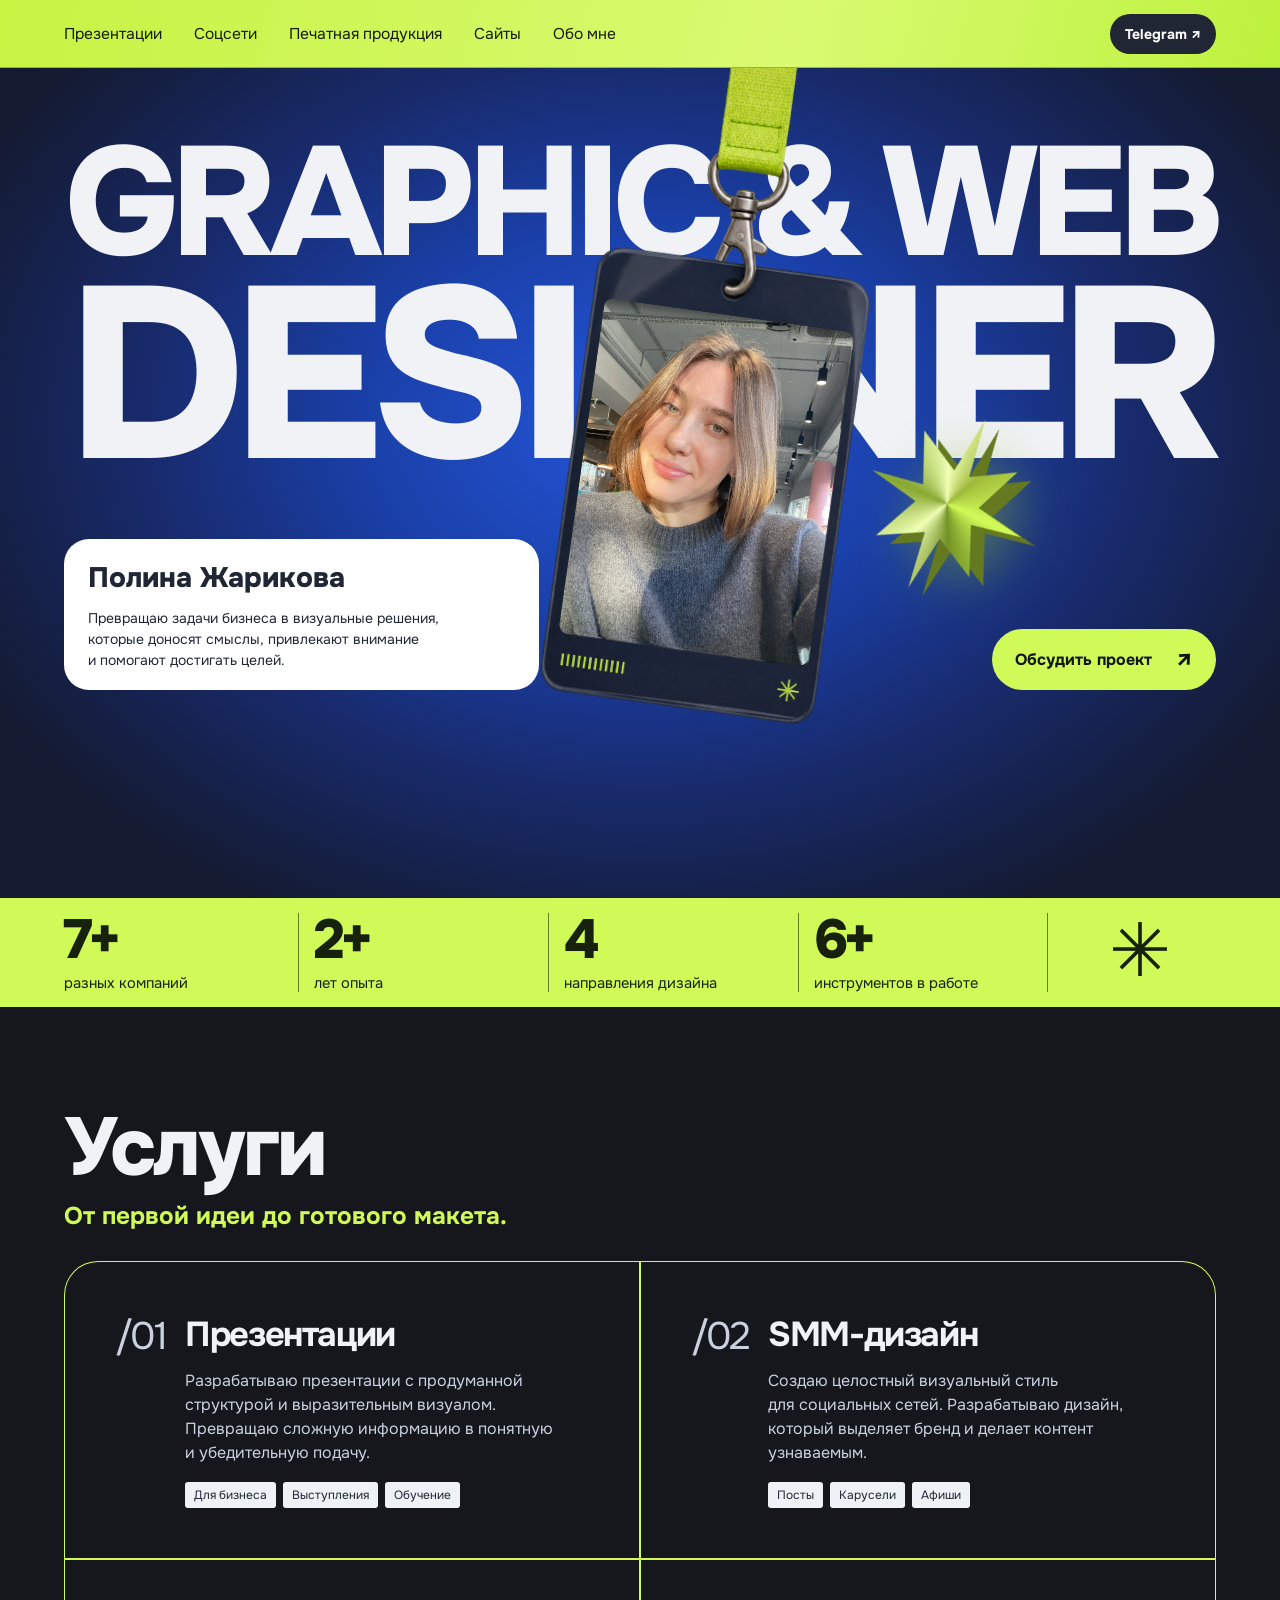
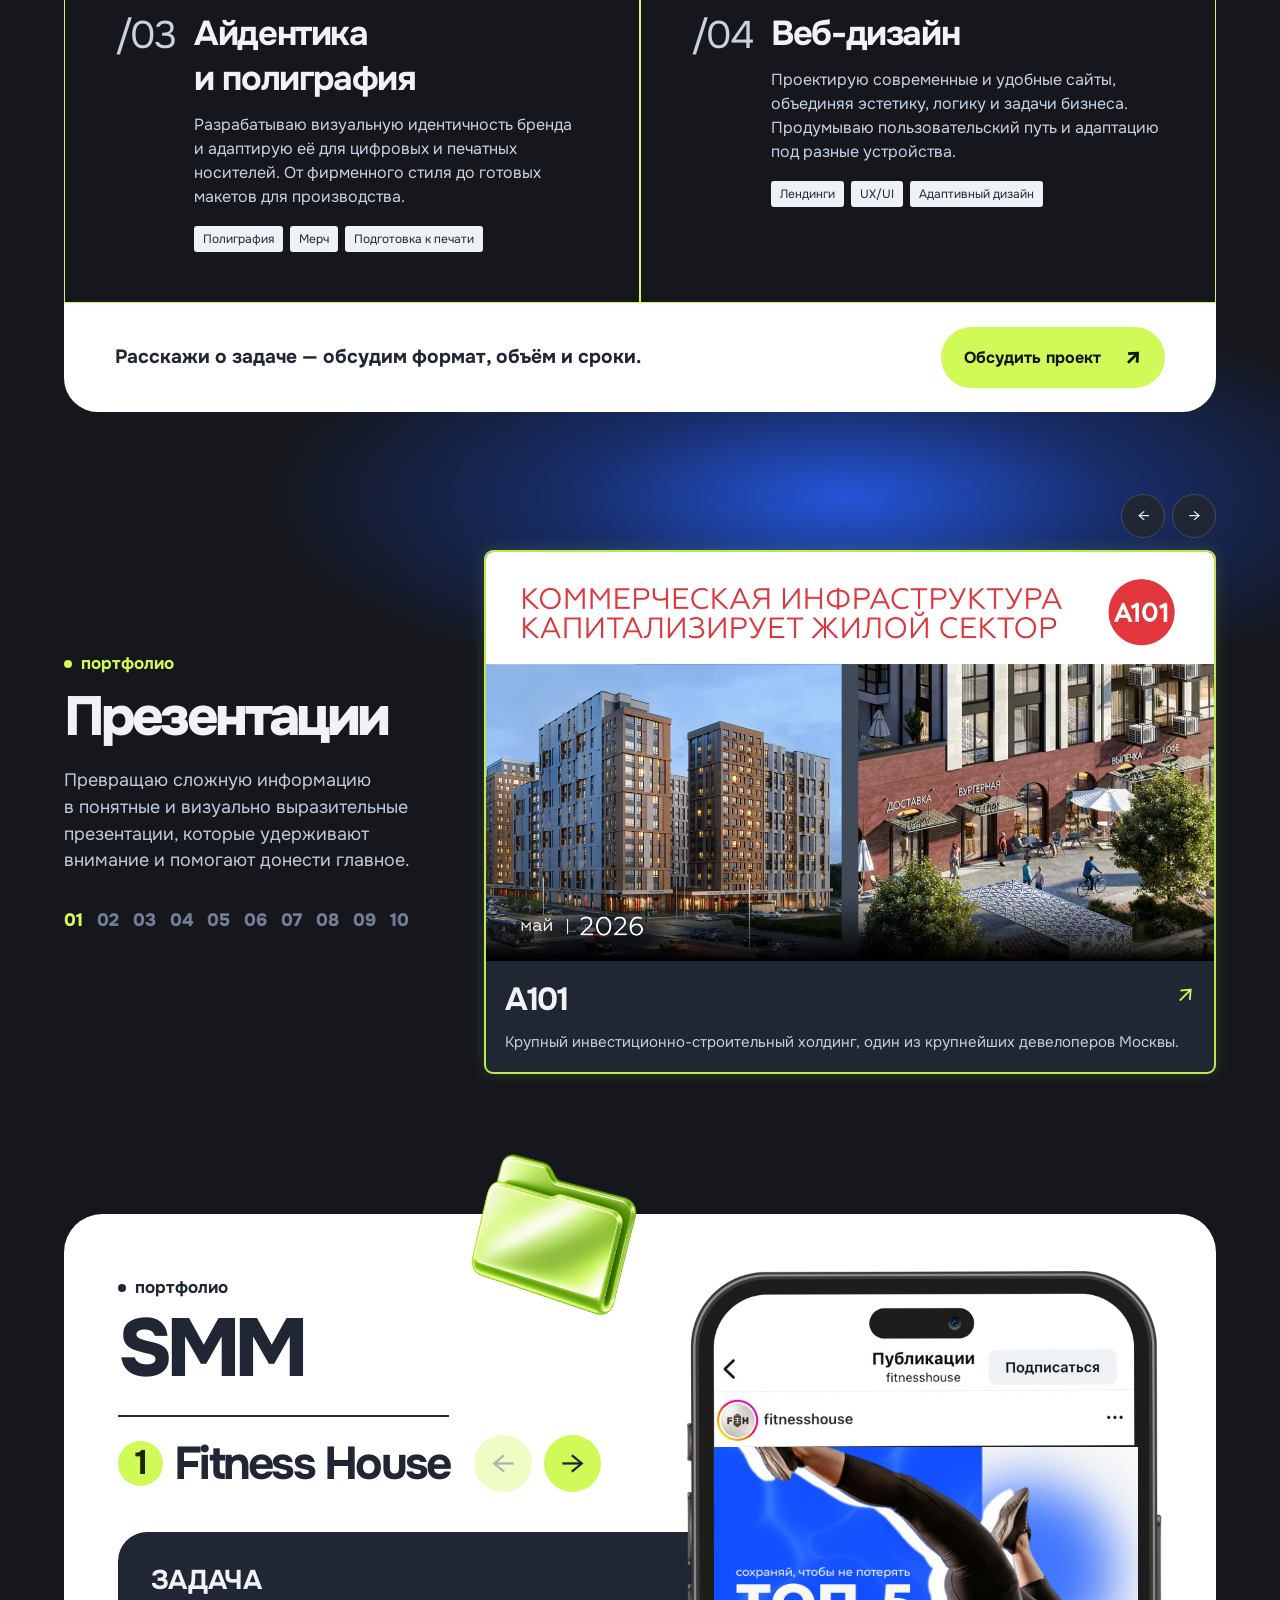
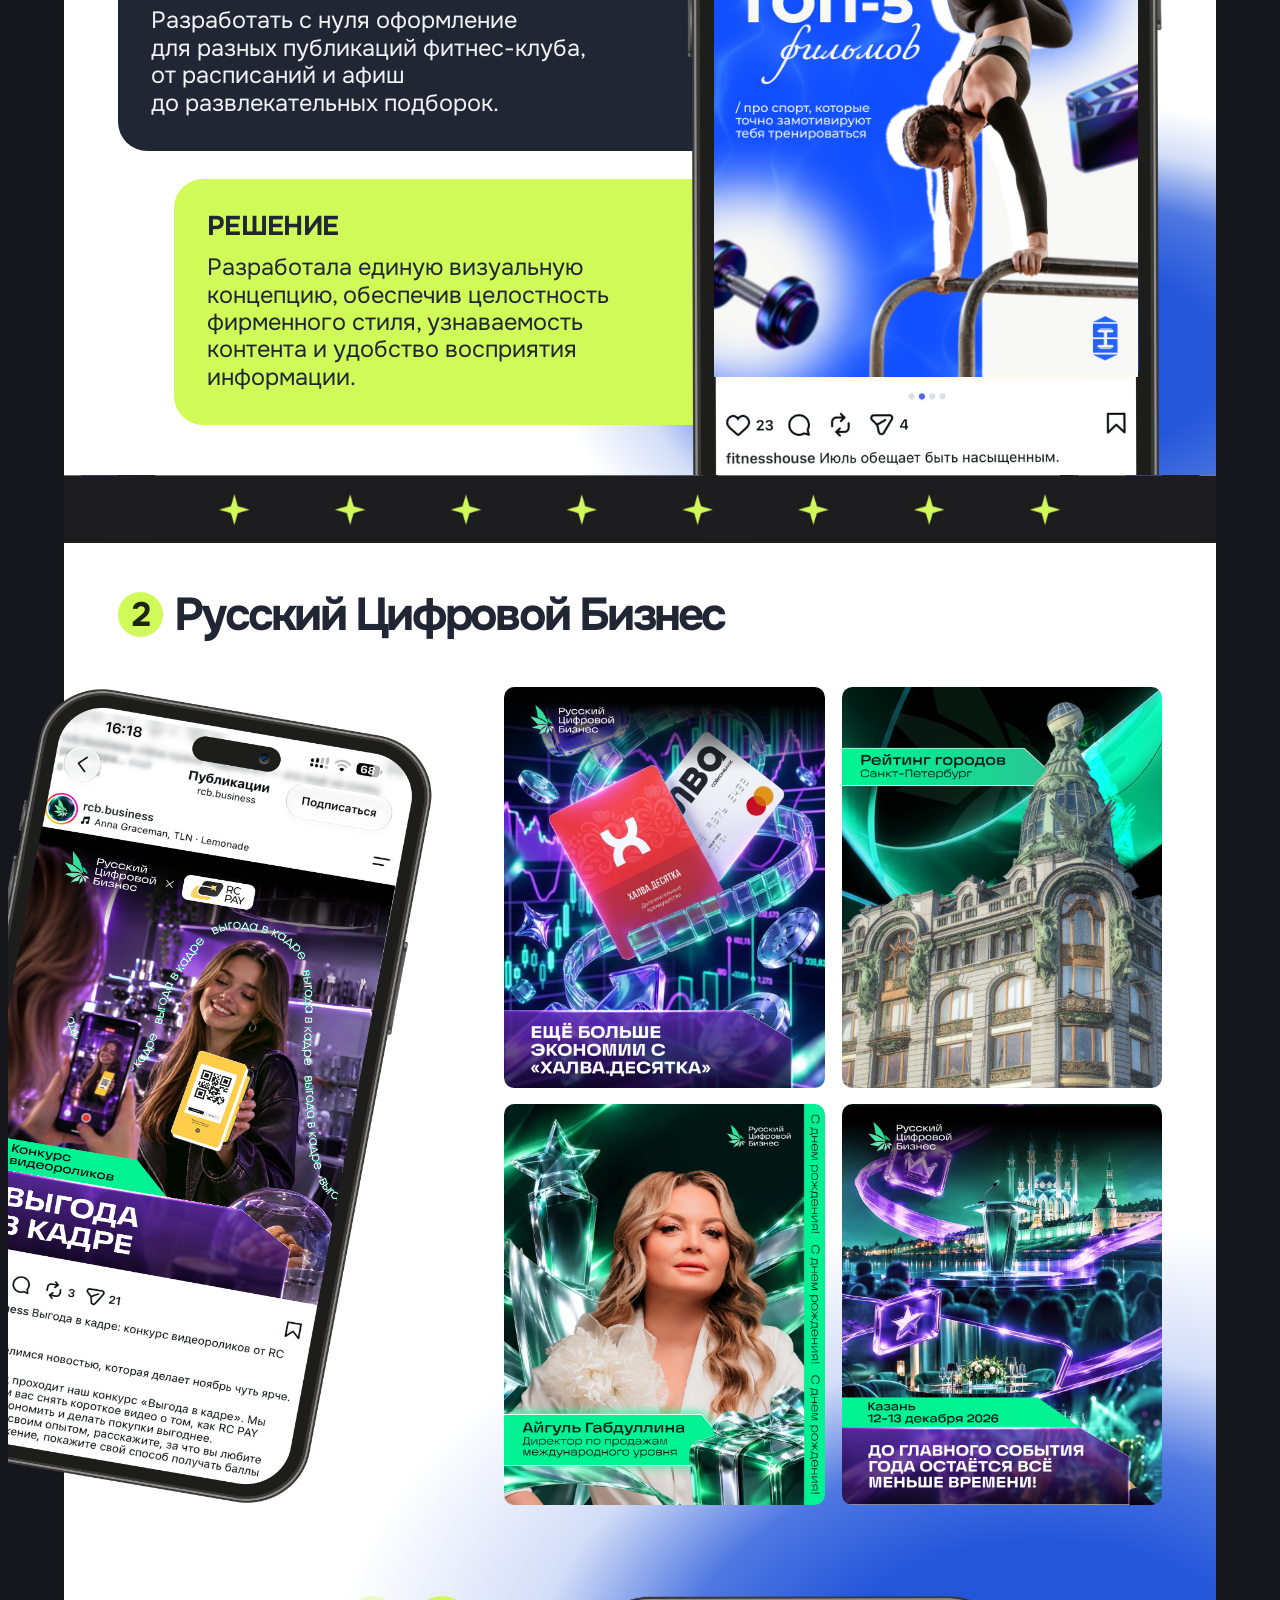
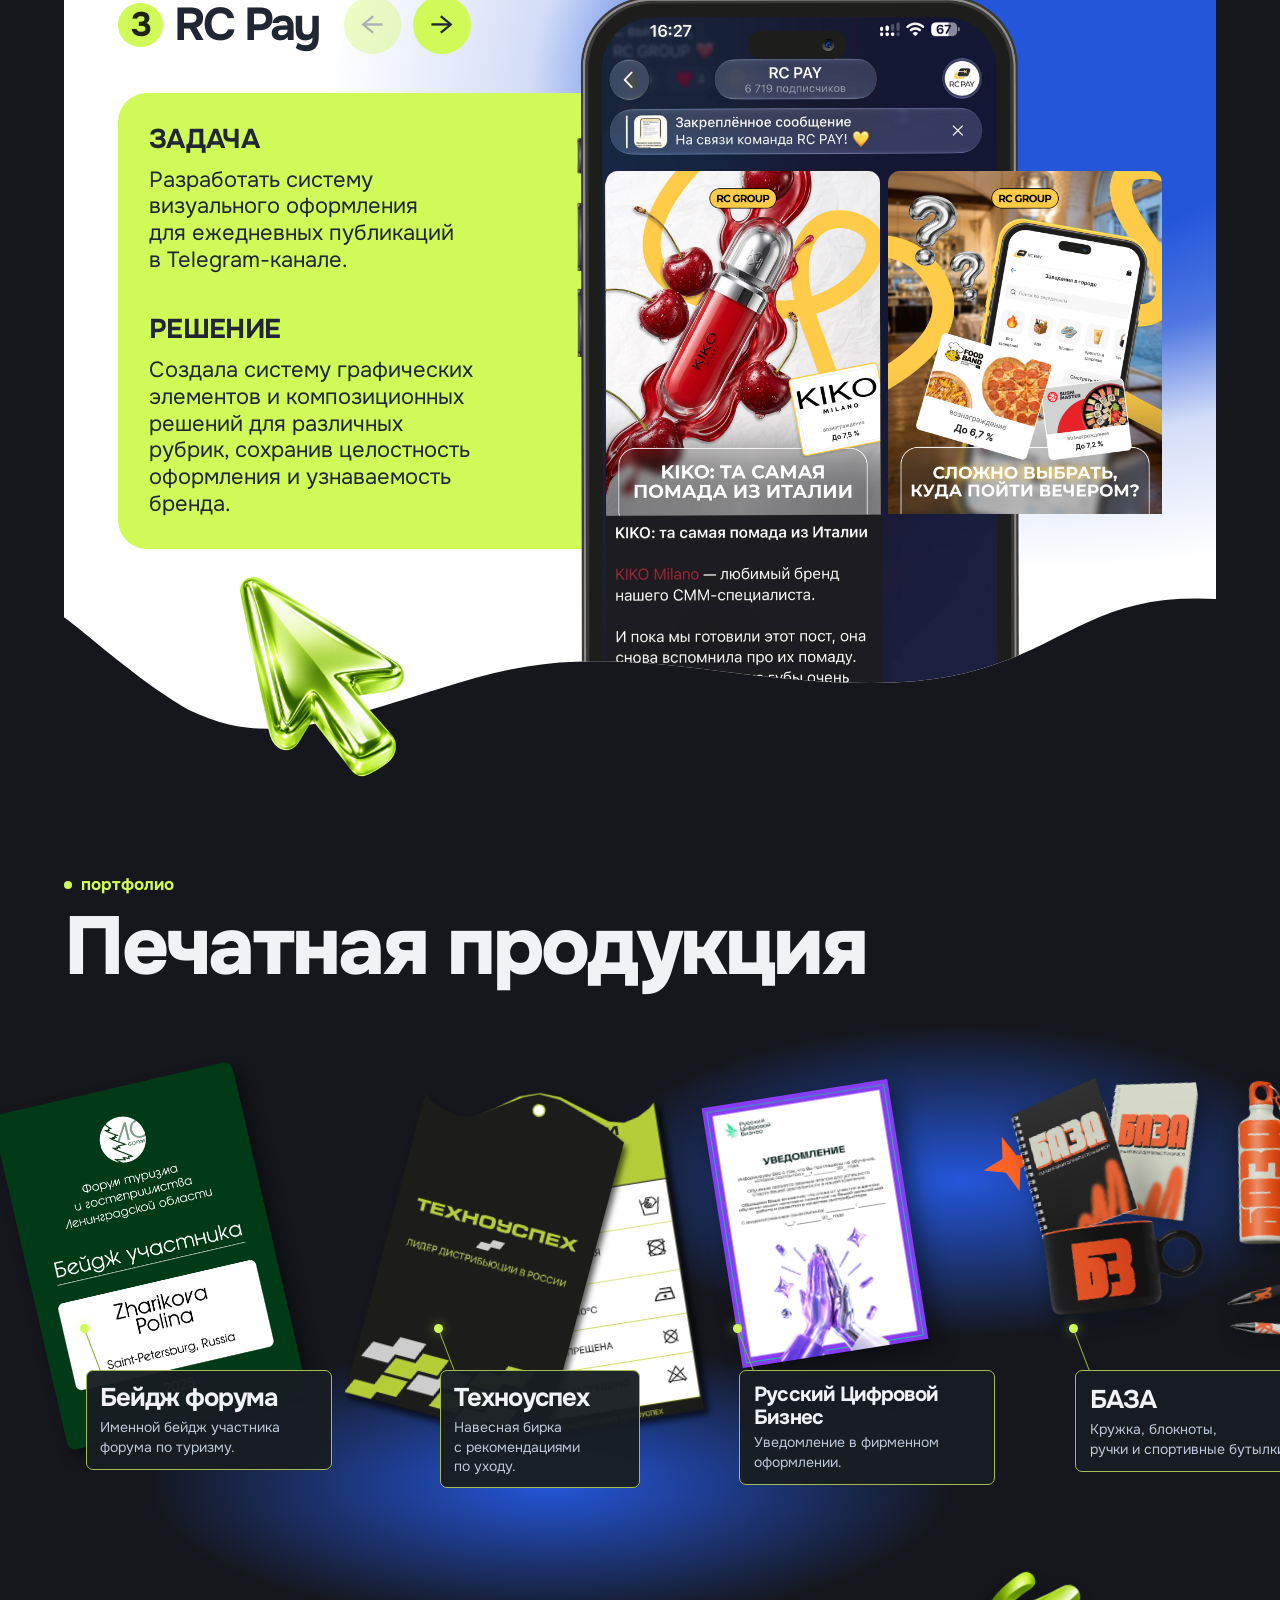
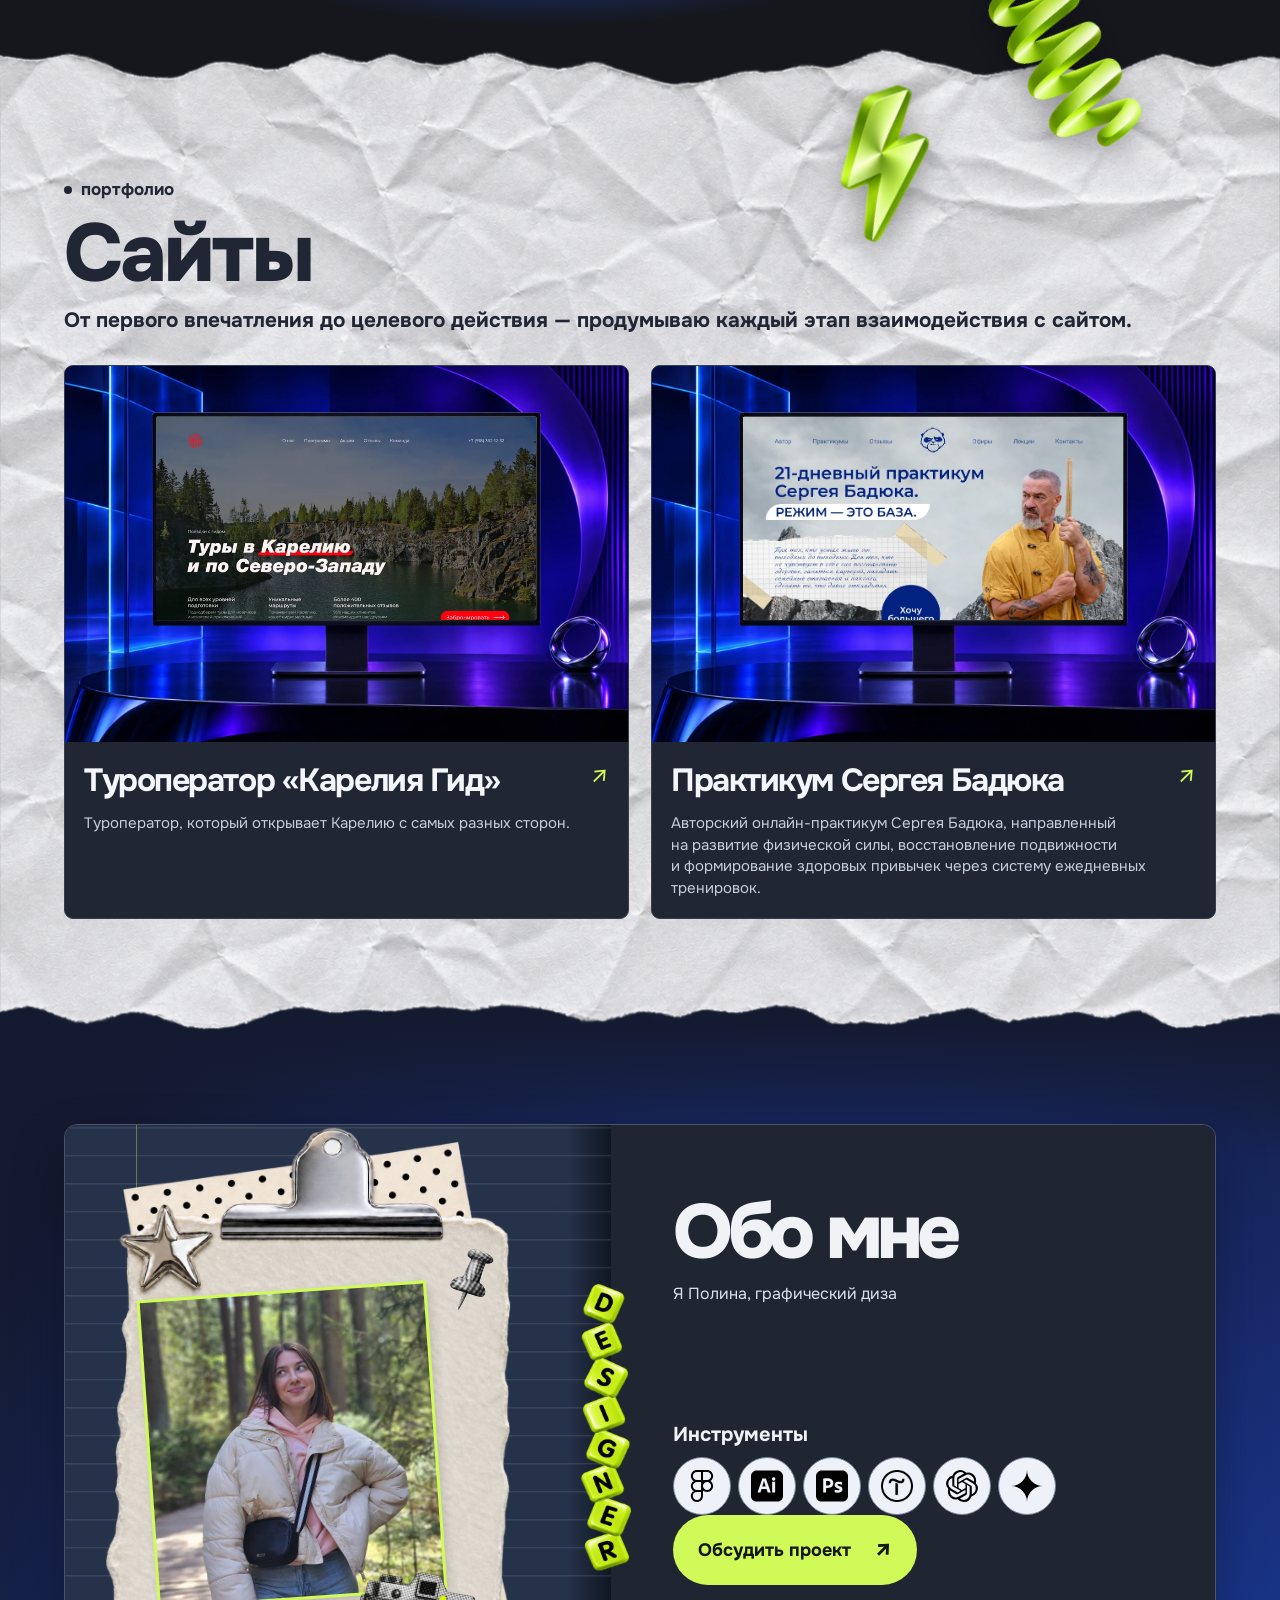
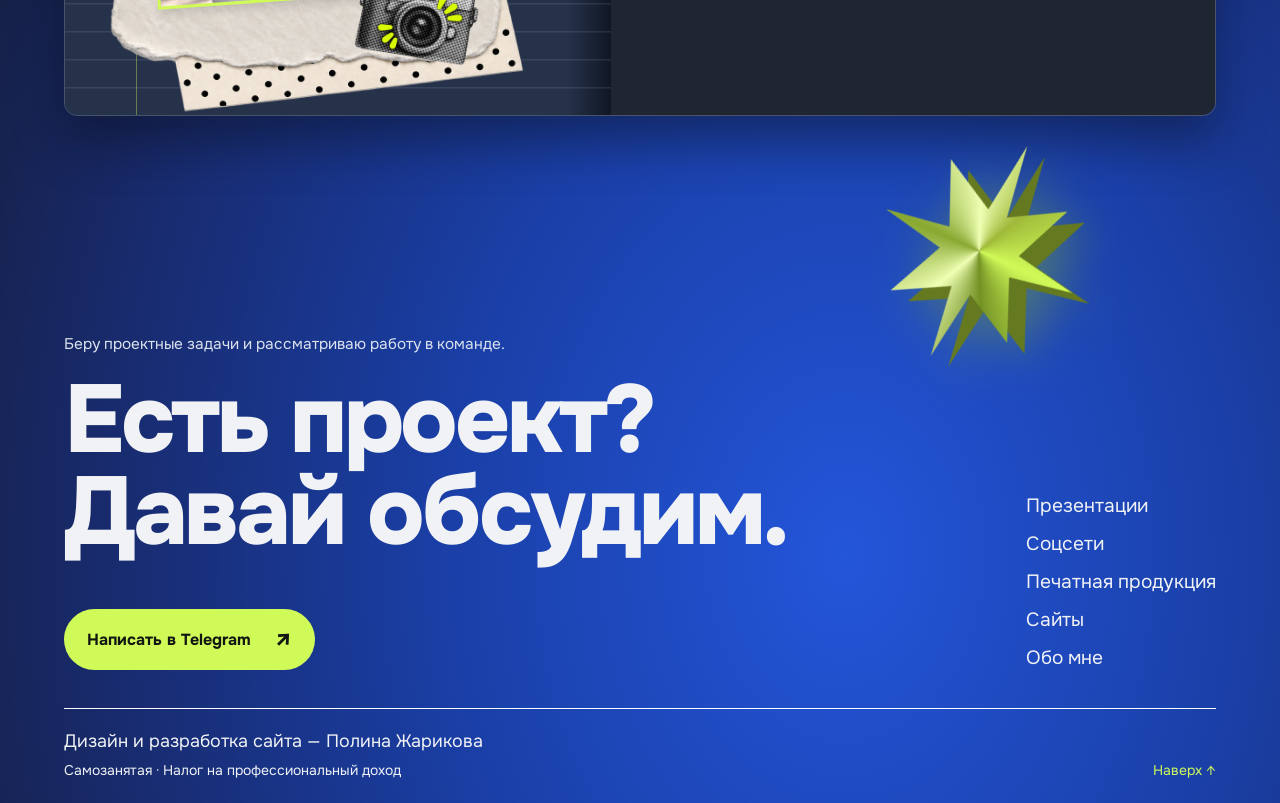
==== index.html @ cbea402a "Первая версия портфолио" ====
<!doctype html>
<html lang="ru">
<head>
<meta charset="utf-8">
<meta name="viewport" content="width=device-width, initial-scale=1">
<meta name="description" content="Полина Жарикова, графический дизайнер. Презентации, графика для соцсетей, печатная продукция и сайты.">
<title>Полина Жарикова — графический дизайнер</title>
<link rel="stylesheet" href="style.css?v=f4fd43a22270">
<script src="portfolio.js?v=bd6a888040c3" defer></script>
</head>
<body>
<header class="header">
  <details class="mobile-nav"><summary aria-label="Открыть меню">Меню</summary><nav aria-label="Разделы на мобильном"><a href="#presentations">Презентации</a><a href="#social">Соцсети</a><a href="#print">Печатная продукция</a><a href="#web">Сайты</a><a href="#about">Обо мне</a></nav></details>
  <nav class="desktop-nav" aria-label="Разделы портфолио"><a href="#presentations">Презентации</a><a href="#social">Соцсети</a><a href="#print">Печатная продукция</a><a href="#web">Сайты</a><a href="#about">Обо мне</a></nav>
  <a class="header-contact" href="https://t.me/pollyyzh">Telegram ↗</a>
</header>
<main id="top">
  <section class="hero" aria-labelledby="name">
    <span class="footer-star hero-star" aria-hidden="true"></span>
    <h1 id="name"><span>GRAPHIC &amp; WEB</span><span>DESIGNER</span></h1>
    <div class="badge-fall" aria-hidden="true"><div class="badge-hover"><div class="badge-swing">
      <div class="id-card id-card-photo"><div class="badge-photo-art"><img class="badge-photo" src="assets/hero-badge-photo-connected.png" alt="" width="977" height="1610" fetchpriority="high"><img class="badge-original-portrait" src="assets/badge-portrait-original.png" alt="" width="707" height="975" fetchpriority="high"></div></div>
    </div></div></div>
    <div class="hero-bottom">
      <div class="hero-description">
        <p class="eyebrow hero-name">Полина Жарикова</p>
        <p>Превращаю задачи бизнеса в визуальные решения,<br> которые доносят смыслы, привлекают внимание<br> и помогают достигать целей.</p>
      </div>
      <a class="contact" href="https://t.me/pollyyzh">Обсудить проект <span aria-hidden="true">↗</span></a>
    </div>
  </section>
  <section class="facts" aria-label="Опыт и направления">
    <div><strong data-count="7" data-suffix="+">7+</strong><span>разных компаний</span></div>
    <div><strong data-count="2" data-suffix="+">2+</strong><span>лет опыта</span></div>
    <div><strong data-count="4">4</strong><span>направления дизайна</span></div>
    <div><strong data-count="6" data-suffix="+">6+</strong><span>инструментов в работе</span></div>
    <span class="facts-star" aria-hidden="true">✳</span>
  </section>
  <div class="services-presentations">
  <section class="services work" id="services" aria-labelledby="services-title">
    <div class="section-heading"><h2 id="services-title">Услуги</h2><p>От первой идеи до готового макета.</p></div>
    <div class="services-grid">
      <a class="service-card" href="#presentations"><span class="service-number">/01</span><div><h3>Презентации</h3><p>Разрабатываю презентации с продуманной структурой и выразительным визуалом. Превращаю сложную информацию в понятную и убедительную подачу.</p><ul><li>Для бизнеса</li><li>Выступления</li><li>Обучение</li></ul></div></a>
      <a class="service-card" href="#social"><span class="service-number">/02</span><div><h3>SMM-дизайн</h3><p>Создаю целостный визуальный стиль для социальных сетей. Разрабатываю дизайн, который выделяет бренд и делает контент узнаваемым.</p><ul><li>Посты</li><li>Карусели</li><li>Афиши</li></ul></div></a>
      <a class="service-card" href="#print"><span class="service-number">/03</span><div><h3>Айдентика и полиграфия</h3><p>Разрабатываю визуальную идентичность бренда и адаптирую её для цифровых и печатных носителей. От фирменного стиля до готовых макетов для производства.</p><ul><li>Полиграфия</li><li>Мерч</li><li>Подготовка к печати</li></ul></div></a>
      <a class="service-card" href="#web"><span class="service-number">/04</span><div><h3>Веб-дизайн</h3><p>Проектирую современные и удобные сайты, объединяя эстетику, логику и задачи бизнеса. Продумываю пользовательский путь и адаптацию под разные устройства.</p><ul><li>Лендинги</li><li>UX/UI</li><li>Адаптивный дизайн</li></ul></div></a>
      <div class="services-contact"><p>Расскажи о задаче — обсудим формат, объём и сроки.</p><a class="contact" href="https://t.me/pollyyzh">Обсудить проект <span aria-hidden="true">↗</span></a></div>
    </div>
  </section>
  <section class="presentation-section" id="presentations" aria-labelledby="presentation-title">
    <div class="presentation-stage">
      <div class="presentation-intro">
        <p class="portfolio-label"><span></span>портфолио</p><h2 id="presentation-title">Презентации</h2>
        <p>Превращаю сложную информацию в понятные и визуально выразительные презентации, которые удерживают внимание и помогают донести главное.</p>
        <div class="presentation-numbers" aria-label="Выбор презентации"></div>
      </div>
      <div class="presentation-gallery">
        <div class="rail-buttons">
          <button type="button" data-direction="-1" aria-label="Предыдущая презентация">←</button>
          <button type="button" data-direction="1" aria-label="Следующая презентация">→</button>
        </div>
        <div class="presentation-viewport">
          <div class="presentation-rail" data-group="presentations"></div>
        </div>
      </div>
    </div>
  </section>
  </div>
  <section class="work" id="social"><div class="smm-sheet"><img class="smm-folder" src="assets/smm-folder-hq.png" alt="" width="1285" height="1224" loading="lazy"><div class="section-heading"><p class="portfolio-label"><span></span>портфолио</p><h2>SMM</h2></div><div class="social-projects" data-group="social"></div></div></section>
  <section class="work" id="print"><div class="section-heading"><p class="portfolio-label"><span></span>портфолио</p><h2>Печатная продукция</h2></div><div class="print-composition" data-group="print"></div></section>
  <section class="work" id="web"><div class="web-ornaments" aria-hidden="true"><img class="web-bolt" src="assets/lime-bolt.png" alt="" loading="lazy"><img class="web-ribbon" src="assets/lime-ribbon.png" alt="" loading="lazy"></div><div class="section-heading"><p class="portfolio-label"><span></span>портфолио</p><h2>Сайты</h2><p>От первого впечатления до целевого действия — продумываю каждый этап взаимодействия с сайтом.</p></div><div class="grid" data-group="web"></div></section>
  <div class="closing">
  <section class="about" id="about">
    <div class="about-spread">
      <div class="about-photo-page about-collage-page">
        <img class="about-collage-decor" src="assets/about-paper-no-pin.png" alt="" loading="lazy">
        <figure class="about-photo">
          <img src="assets/about-forest-original.png" alt="Полина Жарикова" loading="lazy">
        </figure>
        <img class="about-collage-camera" src="assets/about-camera-cutout.png" alt="" loading="lazy">
        <img class="about-collage-pin" src="assets/about-pin-cutout.png" alt="" loading="lazy">
        <img class="about-collage-beads" src="assets/about-collage-decor.png" alt="" loading="lazy">
      </div>
      <div class="about-text-page">
        <h2>Обо мне</h2>
        <p>Я Полина, графический дизайнер. Два года работала в штате и параллельно вела фриланс-проекты. Помогаю компаниям оформлять идеи для выступлений, общения с аудиторией и продвижения продуктов. Сама разрабатываю визуальную концепцию и довожу её до готовых материалов.</p>
        <h3>Инструменты</h3>
        <ul class="tools">
          <li title="Figma"><img src="assets/tools/figma.svg" alt="Figma"></li>
          <li title="Adobe Illustrator"><img src="assets/tools/illustrator.svg" alt="Adobe Illustrator"></li>
          <li title="Adobe Photoshop"><img src="assets/tools/photoshop.svg" alt="Adobe Photoshop"></li>
          <li title="Tilda"><img src="assets/tools/tilda.png" alt="Tilda"></li>
          <li title="ChatGPT"><img src="assets/tools/chatgpt.svg" alt="ChatGPT"></li>
          <li title="Gemini"><img src="assets/tools/gemini.svg" alt="Gemini"></li>
        </ul>
        <a class="contact" href="https://t.me/pollyyzh">Обсудить проект <span aria-hidden="true">↗</span></a>
      </div>
    </div>
  </section>
  <div class="footer-ornament" aria-hidden="true"><span class="footer-star"></span></div>
<footer class="site-footer">
  <div class="footer-main">
    <div>
      <p class="footer-intro">Беру проектные задачи<span class="mobile-newline"> и рассматриваю работу в команде.</span></p>
      <h2>Есть проект?<br>Давай обсудим.</h2>
      <a class="contact" href="https://t.me/pollyyzh">Написать в Telegram <span aria-hidden="true">↗</span></a>
    </div>
    <nav aria-label="Разделы в подвале">
      <a href="#presentations">Презентации</a><a href="#social">Соцсети</a><a href="#print">Печатная продукция</a><a href="#web">Сайты</a><a href="#about">Обо мне</a>
    </nav>
  </div>
  <div class="footer-bottom">
    <div class="footer-credits">
      <p class="footer-identity">Дизайн и разработка сайта —<span class="mobile-newline"> Полина Жарикова</span></p>
      <span>Самозанятая · Налог на профессиональный доход</span>
    </div>
    <a href="#top">Наверх ↑</a>
  </div>
</footer>
  </div>
</main>
<dialog id="project" aria-labelledby="project-title"><div class="dialog-bar"><button class="close" type="button" aria-label="Закрыть кейс" autofocus>×</button></div><article class="project-content"></article></dialog>
</body>
</html>
---- style.css ----
:root{color-scheme:dark;--paper:#15171d;--ink:#f0f2f5;--accent:#d0fa58;--line:#353d50;--edge:clamp(20px,5vw,90px);font-family:Onest,Arial,sans-serif;background:var(--paper);color:var(--ink)}
*{box-sizing:border-box}body{margin:0}a{color:inherit;text-decoration:none}button,summary{font:inherit}button{color:inherit}img{display:block;max-width:100%}html{scroll-behavior:smooth;scroll-padding-top:84px}a:focus-visible,button:focus-visible,summary:focus-visible{outline:3px solid var(--accent);outline-offset:5px}h1,h2,h3,p{margin:0}
.header{position:sticky;top:0;z-index:5;display:flex;align-items:center;justify-content:space-between;gap:20px;padding:12px var(--edge);background:#15171df5;border-bottom:1px solid var(--line);min-height:68px}nav{display:flex;gap:clamp(14px,2.5vw,40px);font-size:14px}nav a:hover,.header-contact:hover{color:var(--accent)}.header-contact{margin-left:auto;font-size:14px;font-weight:700}.mobile-nav{display:none}
.hero{position:relative;isolation:isolate;overflow:hidden;padding:clamp(38px,6vw,96px) var(--edge) 54px;min-height:min(790px,calc(100svh - 68px));display:flex;flex-direction:column;justify-content:center;background:radial-gradient(ellipse at 73% 41%,#293e6b 0%,#1d2b49 31%,transparent 65%),var(--paper)}
.eyebrow{display:flex;align-items:center;gap:9px;font-size:14px;font-weight:700;margin-bottom:20px}.eyebrow span{width:8px;height:8px;border-radius:50%;background:var(--accent)}
h1{font-size:clamp(68px,15.1vw,250px);line-height:.83;letter-spacing:-.095em;font-weight:900}h1 span{display:block}
.hero-bottom{position:relative;z-index:2;margin-top:32px;display:flex;align-items:center;gap:24px;flex-wrap:wrap}.hero-bottom p{font-size:clamp(15px,1.5vw,21px);line-height:1.45}.contact{display:inline-flex;align-items:center;justify-content:center;gap:24px;width:max-content;max-width:100%;padding:16px 23px;border-radius:100px;background:var(--accent);color:#121611;font-weight:750;min-height:54px;transition:background .2s,transform .2s}.contact span{font-size:23px;transition:transform .25s}.contact:hover{background:#e4ff8e;transform:translateY(-2px)}.contact:hover span{transform:translate(3px,-3px)}.down{position:absolute;bottom:24px;right:var(--edge);font-size:25px}
.badge-fall{position:absolute;z-index:1;top:0;left:65%;width:clamp(160px,23vw,320px);pointer-events:none;animation:drop 1.05s cubic-bezier(.3,.03,.7,1) both}.badge-swing{height:100%;transform-origin:53% 0;transform:rotate(8deg);animation:swing 2.4s .88s ease-out both}.strap{position:relative;margin:auto;width:16%;height:clamp(95px,16vw,235px);margin-top:-35px;background:repeating-linear-gradient(90deg,#abc83d 0 2px,#d0fa58 2px 4px);box-shadow:4px 6px 13px #05070d81}.clip{width:12%;height:28px;margin:-5px auto -11px;position:relative;z-index:1;border:5px solid #c2c8d3;border-radius:9px;background:#3a4151;box-shadow:inset 0 0 0 2px #697486}.id-card{background:#252f43;border:1px solid #55637a;border-radius:13px;padding:10px 11px 9px;box-shadow:0 22px 55px #05070da6}.id-card img{width:100%;height:auto;aspect-ratio:1/1.08;object-fit:cover;object-position:50% 39%;border-radius:5px}
@keyframes drop{0%{transform:translateY(-110%)}78%{transform:translateY(12px)}100%{transform:translateY(0)}}@keyframes swing{0%{transform:rotate(15deg)}26%{transform:rotate(-12deg)}51%{transform:rotate(13deg)}77%{transform:rotate(5deg)}100%{transform:rotate(8deg)}}
.work,.about{padding:clamp(47px,8vw,105px) var(--edge);border-top:1px solid var(--line)}.section-heading{display:flex;align-items:end;justify-content:space-between;gap:14px;margin-bottom:30px}.section-heading p{font-size:15px;color:#bdc7da;padding-bottom:5px}h2{font-size:clamp(36px,6.4vw,98px);line-height:.96;letter-spacing:-.075em}.grid{display:grid;grid-template-columns:repeat(2,minmax(0,1fr));gap:22px}.print-grid{grid-template-columns:repeat(3,minmax(0,1fr))}
.card{display:block;text-align:left;padding:0;overflow:hidden;background:#202632;border:1px solid var(--line);border-radius:9px;cursor:pointer;width:100%;transition:transform .22s,box-shadow .22s}.card:hover{transform:translateY(-5px);box-shadow:0 12px 24px #05070d70}.cover{height:auto;aspect-ratio:1.72;background:#29354a;display:grid;place-items:center;overflow:hidden}.cover>img{width:100%;height:100%;object-fit:cover}.card-copy{padding:18px 19px;display:grid;grid-template-columns:1fr auto;gap:9px}.card-copy strong{font-size:clamp(19px,2.5vw,34px);letter-spacing:-.045em}.card-copy p{grid-column:1/-1;line-height:1.45;font-size:15px;color:#c5cede}.arrow{font-size:25px;color:var(--accent)}
.cover.mock{position:relative;display:flex;justify-content:center;align-items:center;background:radial-gradient(ellipse at 60% 20%,#44516b,#252e40);gap:5%;padding:7%;isolation:isolate}.mock img{height:auto;min-height:0;box-shadow:1px 10px 18px #090e19a0}.cover.mock.badge img{width:32%;border-radius:7px;transform:rotate(-9deg)}.mock.badge::before{content:'';position:absolute;background:#173d34;width:5%;height:42%;left:48%;top:-8%;transform:rotate(17deg);box-shadow:3px 6px 11px #03070d80}.mock.cards img{width:48%;transform:rotate(-9deg)}.mock.cards img+img{transform:rotate(8deg) translateY(18%)}.mock.tag img{width:78%;transform:rotate(-5deg);border-radius:7px}
dialog{border:1px solid var(--line);border-radius:16px;width:min(1070px,calc(100% - 32px));max-height:calc(100dvh - 32px);padding:0;margin:auto;background:var(--paper);color:var(--ink);overscroll-behavior:contain}dialog::backdrop{background:#080a13cf;backdrop-filter:blur(6px)}body:has(dialog[open]){overflow:hidden}.dialog-bar{display:flex;justify-content:end;position:sticky;top:0;z-index:2;padding:9px 12px;pointer-events:none}.close{border:1px solid var(--line);background:#263045;border-radius:50%;width:46px;height:46px;font-size:29px;cursor:pointer;pointer-events:auto}.project-content{padding:0 clamp(17px,5vw,65px) 45px}.project-content h2{margin-bottom:20px}.project-content .type{font-size:14px;margin-bottom:12px;color:var(--accent);font-weight:bold}.project-content h3{margin:15px 0 6px}.project-content p{font-size:17px;line-height:1.55;max-width:68ch}.gallery{display:grid;grid-template-columns:1fr 1fr;gap:12px;margin:25px 0}.gallery img{width:100%;object-fit:contain;background:#1b2333}.gallery img:first-child:last-child{grid-column:1/-1}.gallery .mock,.gallery .device-stage{grid-column:1/-1}
@media(max-width:800px){.desktop-nav{display:none}.mobile-nav{display:block}.mobile-nav summary{cursor:pointer;padding:8px}.mobile-nav nav{position:absolute;inset:100% 0 auto;flex-direction:column;gap:0;background:var(--paper);border-bottom:1px solid var(--line);padding:8px var(--edge)}.mobile-nav a{padding:11px 0}.badge-fall{left:68%}.print-grid{grid-template-columns:repeat(2,minmax(0,1fr))}}
@media(max-width:560px){.hero{min-height:610px;justify-content:start;padding-top:48px}.eyebrow{margin-bottom:18px}h1{font-size:clamp(54px,14.8vw,83px);letter-spacing:-.082em}.badge-fall{top:70px;left:auto;right:3%;width:137px}.strap{height:130px}.hero-bottom{margin-top:165px;gap:12px}.down{bottom:13px}.section-heading{align-items:start;flex-direction:column}.grid,.print-grid{grid-template-columns:1fr}.gallery{grid-template-columns:1fr}.header{min-height:60px}dialog{width:100%;max-width:100%;max-height:100dvh;border-radius:0}}
@media(prefers-reduced-motion:reduce){*,*::before,*::after{animation:none!important;transition:none!important;scroll-behavior:auto!important}}



.case-brief {
  display: grid;
  grid-template-columns: 1fr 1.25fr;
  gap: 14px;
}
.case-panel {
  padding: clamp(16px, 3vw, 28px);
  background: #20283b;
  border: 1px solid #37435a;
  border-radius: 12px;
}
.case-panel.solution {
  background: #232b29;
  border-top-color: var(--accent);
}
.project-content .case-panel h3 {
  display: inline-block;
  margin: 0 0 12px;
  padding: 5px 10px;
  border-radius: 4px;
  background: #333f59;
  font-size: 14px;
}
.project-content .solution h3 {
  background: var(--accent);
  color: #121611;
}
.project-content .case-panel p {
  color: #e3e8f1;
}

/* Let each device reserve its own slot and clip only its own screen. */
.device-stage {
  display: grid;
  grid-template-columns: minmax(0, 3.8fr) minmax(0, 1fr);
  align-items: end;
  gap: 4%;
  padding: 8%;
  background: radial-gradient(ellipse at top left, #445778, #222b3f 75%);
}
.device-frame {
  position: relative;
  min-width: 0;
  overflow: hidden;
  padding: clamp(3px, .65vw, 8px);
  background: #10141c;
  border: 1px solid #7786a2;
  border-radius: clamp(5px, 1vw, 14px);
  box-shadow: 0 8px 22px #080b14a0;
}
.desktop-frame { aspect-ratio: 1.55; }
.phone-frame { aspect-ratio: .51; }
.device-frame img {
  display: block;
  width: 100%;
  height: 100%;
  object-fit: cover;
  object-position: top center;
  border-radius: 3px;
}

.about {
  background: radial-gradient(ellipse at center, #243047, #161a23 78%);
}
.about-spread {
  display: grid;
  grid-template-columns: minmax(0, .95fr) minmax(0, 1.05fr);
  max-width: 1120px;
  margin: auto;
  border: 1px solid #49536a;
  border-radius: 13px;
  overflow: hidden;
  box-shadow: 0 25px 50px #080b1470;
}
.about-photo-page {
  position: relative;
  display: grid;
  justify-items: center;
  align-content: center;
  gap: 24px;
  padding: clamp(25px, 7vw, 88px);
  background:
    repeating-linear-gradient(0deg, transparent 0 26px, #c1cce11f 27px 28px),
    linear-gradient(90deg, #26324a 92%, #101723);
}
.about-photo-page::before {
  position: absolute;
  content: '';
  inset: 0 auto 0 13%;
  border-left: 1px solid #d0fa5860;
}
.about-photo {
  position: relative;
  width: min(100%, 270px);
  margin: 0;
  padding: 9px 9px 13px;
  transform: rotate(-7deg);
  background: #e9edf1;
  color: #15171d;
  box-shadow: 8px 14px 25px #080b1470;
}
.about-photo::before {
  position: absolute;
  content: '';
  width: 32%;
  height: 19px;
  top: -8px;
  left: 34%;
  background: #d0fa58c9;
  transform: rotate(10deg);
}
.about-photo img {
  width: 100%;
  aspect-ratio: 1;
  object-fit: cover;
}
.about-photo figcaption {
  padding-top: 8px;
  font-weight: 700;
}
.about-note {
  z-index: 1;
  padding: 12px 20px;
  transform: rotate(4deg);
  background: var(--accent);
  color: #15171d;
  font: italic 700 clamp(14px, 2vw, 20px)/1.2 Georgia, serif;
}
.about-text-page {
  padding: clamp(26px, 5vw, 72px);
  background: #202532;
}
.about-text-page h2 {font-size:clamp(42px, 6vw, 87px)}
.about-text-page p {margin:16px 0;line-height:1.55;color:#dce3ef}
.about-text-page h3 {font-size:inherit}
.tools {
  display: flex;
  flex-wrap: wrap;
  gap: 7px;
  margin: 10px 0 0;
  padding: 0;
  list-style: none;
}
.tools li {
  padding: 5px 10px;
  border: 1px solid #525f76;
  border-radius: 4px;
  font-size: 14px;
}
@media(max-width:650px) {
  .about-spread,.case-brief {grid-template-columns:1fr}
  .about-photo-page {padding:27px;gap:18px}
  .about-photo {width:min(67%, 220px)}
}
.phone-frame img {
  object-fit: contain;
  object-position: top center;
}

.hero {
  --title-top: clamp(48px, 5.5vw, 90px);
  --title-size: clamp(54px, 17.2vw, 265px);
  min-height: max(560px, min(830px, calc(100svh - 68px)));
  justify-content: start;
  padding-top: var(--title-top);
  background: radial-gradient(ellipse at 50% 48%, #2c4169 0%, #1d2b49 36%, transparent 75%), var(--paper);
}
.hero .eyebrow { margin-bottom: 14px; }
.hero h1 {
  font: 900 var(--title-size)/.80 Onest, Arial, sans-serif;
  text-align: center;
  text-transform: uppercase;
  letter-spacing: -.09em;
}
.hero h1 span { display: block; }
.hero .badge-fall {
  left: 50%;
  right: auto;
  top: 0;
  translate: -50% 0;
  width: clamp(158px, 22.5vw, 325px);
}
.hero .strap { height: calc(var(--title-top) + var(--title-size) * .91); }
.id-card { padding: 13px 9px 6px; }
.id-details {
  display: flex;
  justify-content: space-between;
  align-items: center;
  gap: 10px;
  padding: 3px 4px;
  color: var(--accent);
}
.id-stripes {
  width: 26%;
  height: 10px;
  background: repeating-linear-gradient(90deg, currentColor 0 2px, transparent 2px 5px);
}
.id-spark { font-size: clamp(18px, 2.1vw, 30px); line-height: 1; }
.hero .hero-bottom {
  margin-top: clamp(42px, 5vw, 82px);
  justify-content: space-between;
}
.hero-bottom p { max-width: 34ch; }
@media(max-width:650px) {
  .hero { --title-top: 55px; --title-size: clamp(44px, 16.7vw, 106px); min-height: 540px; }
  .hero .strap { height: calc(var(--title-top) + var(--title-size) * 1.91); }
  .hero .hero-bottom { margin-top: 184px; gap: 16px; }
}

.cover.mock.cards,
.cover.mock.tag,
.cover.mock.badge {
  aspect-ratio: 1.5;
  background-position: center;
  background-size: cover;
}
.cover.mock.cards { background-image: url('assets/stationery-scene.webp'); }
.cover.mock.cards img {
  position: absolute;
  width: 43%;
  top: 27%;
  left: 13%;
  transform: rotate(-12deg) skewX(-4deg);
  box-shadow: 1px 2px 0 #d8cbd2, 6px 11px 14px #291c30aa;
}
.cover.mock.cards img+img {
  left: 42%;
  top: 50%;
  transform: rotate(11deg) skewX(-4deg);
}
.cover.mock.tag { background-image: url('assets/apparel-scene.webp'); }
.cover.mock.tag .tag-face {
  position: absolute;
  top: 48%;
  left: 47%;
  width: 13%;
  aspect-ratio: .6;
  transform: rotate(-7deg);
  filter: drop-shadow(4px 5px 3px #000a);
}
.cover.mock.tag img {
  width: 100%;
  height: 100%;
  max-width: none;
  object-fit: cover;
  object-position: left;
  transform: none;
  border-radius: 0;
  clip-path: polygon(0 7%, 4% 9%, 10% 11%, 18% 12%, 25% 11%, 32% 8%, 38% 5%, 45% 2%, 54% 0, 65% 0, 77% 2%, 90% 4%, 100% 7%, 100% 100%, 0 100%);
}
.cover.mock.badge { background-image: url('assets/attendee-scene.webp'); }
.mock.badge::before { content: none; }
.cover.mock.badge img {
  position: absolute;
  top: 59%;
  left: 43%;
  width: 14%;
  border-radius: 3%;
  transform: rotate(2deg);
  box-shadow: 3px 5px 10px #0008;
}

.presentation-section {
  position: relative;
  scroll-margin-top: 0;
  border-top: 1px solid var(--line);
  background: radial-gradient(ellipse at 25% 25%, #26344f, #171b25 75%);
}
.presentation-stage {
  display: grid;
  grid-template-columns: minmax(0, 40%) minmax(0, 60%);
  align-items: center;
  min-height: 520px;
  padding-left: var(--edge);
}
.rail-buttons { display: flex; gap: 7px; margin-top: 4px; }
.rail-buttons button {
  width: 44px;
  height: 44px;
  border: 1px solid #809b32;
  border-radius: 50%;
  background: var(--accent);
  color: #1b2310;
  cursor: pointer;
}
.rail-buttons button:hover { background: #e4ff8e; }
.presentation-viewport {
  overflow-x: auto;
  padding: 12px 0;
  scrollbar-width: thin;
  scrollbar-color: #63718d #1b2334;
}
.presentation-rail {
  display: flex;
  align-items: stretch;
  gap: 20px;
  width: max-content;
  padding-right: var(--edge);
}
.presentation-rail .card {
  flex: 0 0 clamp(280px, 38vw, 560px);
  width: clamp(280px, 38vw, 560px);
  scroll-snap-align: start;
}
@media(min-width:901px) and (min-height:650px) and (prefers-reduced-motion:no-preference) {
  .presentation-section { min-height: calc(100svh - var(--sticky-top, 68px) + var(--rail-travel, 0px)); }
  .presentation-stage {
    position: sticky;
    top: var(--sticky-top, 68px);
    min-height: calc(100svh - var(--sticky-top, 68px));
  }
  .presentation-viewport { overflow-x: hidden; }
}
@media(max-width:900px) {
  .presentation-stage { grid-template-columns: 1fr; gap: 28px; padding: 49px 0 32px var(--edge); }
  .presentation-rail .card { flex-basis: min(78vw, 440px); width: min(78vw, 440px); }
}

.social-project + .social-project {
  margin-top: clamp(45px, 7vw, 90px);
  padding-top: 30px;
  border-top: 1px solid var(--line);
}
.social-project h3 {
  margin-bottom: 12px;
  font-size: clamp(25px, 4vw, 56px);
  letter-spacing: -.06em;
}
.social-brief {margin: 0 0 20px}
.social-brief summary {width: max-content; padding: 7px 0; color: var(--accent); cursor: pointer}
.social-brief .case-brief {margin-top: 12px}
.social-brief h4 {margin: 0 0 8px}
.social-brief p {line-height: 1.5}
.social-wall {
  display: grid;
  grid-template-columns: repeat(4, minmax(0, 1fr));
  align-items: start;
  gap: clamp(8px, 1.4vw, 20px);
}
.social-wall img {
  width: 100%;
  height: auto;
  border-radius: 6px;
}
.site-footer {
  padding: clamp(33px, 7vw, 90px) var(--edge) 24px;
  border-top: 1px solid var(--line);
  background: radial-gradient(ellipse at bottom left, #273656, #171c29 72%);
}
.footer-main {
  display: flex;
  justify-content: space-between;
  align-items: end;
  gap: 28px;
  padding-bottom: 38px;
}
.footer-main h2 {font-size: clamp(39px, 7.5vw, 105px)}
.footer-main p {margin: 17px 0; color: #dce3ef}
.footer-main nav {flex-direction: column; gap: 13px}
.footer-bottom {
  display: flex;
  justify-content: space-between;
  gap: 15px;
  padding-top: 20px;
  border-top: 1px solid var(--line);
  font-size: 14px;
}
.footer-bottom a {white-space: nowrap; color: var(--accent)}
@media(max-width:720px) {
  .social-wall {grid-template-columns: repeat(2, minmax(0, 1fr))}
  .footer-main {flex-direction: column; align-items: start}
  .footer-main nav {flex-direction: row; flex-wrap: wrap}
}

.header nav {font-size: clamp(15px, 1.22vw, 18px)}
.header nav a, .footer-main nav a {
  transition: color .2s, text-shadow .2s;
}
.header nav a:is(:hover, :focus-visible),
.footer-main nav a:is(:hover, :focus-visible) {
  color: var(--accent);
  text-shadow: 0 0 12px #d0fa585c;
}
.presentation-section {
  background:
    radial-gradient(circle, #8093ab44 1px, transparent 1.4px) 0 0 / 12px 12px,
    radial-gradient(ellipse at 28% 35%, #222935, #15171d 77%);
}
.film-series {
  margin-top: 26px;
  padding: clamp(14px, 2vw, 27px);
  background: #1c2433;
  border: 1px solid var(--line);
  border-radius: 13px;
}
.film-heading {
  display: flex;
  justify-content: space-between;
  align-items: center;
  gap: 10px;
  margin-bottom: 15px;
}
.film-heading > div:first-child {display:flex;align-items:center;gap:12px}
.film-heading h4 {margin: 0; font-size: clamp(18px, 3vw, 32px)}
.dumbbell {
  position: relative;
  width: 28px;
  height: 3px;
  background: var(--accent);
  transform: rotate(-20deg);
}
.dumbbell::before,.dumbbell::after {
  content: '';
  position: absolute;
  top: -5px;
  width: 5px;
  height: 13px;
  border-radius: 2px;
  background: var(--accent);
}
.dumbbell::before {left: 4px}
.dumbbell::after {right: 4px}
.film-rail {
  position: relative;
  display: flex;
  gap: 13px;
  overflow-x: auto;
  scroll-snap-type: x mandatory;
  scrollbar-width: thin;
  scrollbar-color: #64734f #242d3f;
  padding-bottom: 8px;
}
.film-rail img {
  flex: 0 0 auto;
  width: clamp(166px, 22vw, 320px);
  height: auto;
  object-fit: contain;
  align-self: start;
  border-radius: 6px;
  scroll-snap-align: start;
}
.footer-main {position:relative; isolation:isolate}
.footer-star {
  --silhouette: polygon(50% 0%,61% 32%,90% 10%,69% 40%,100% 50%,69% 61%,90% 90%,61% 69%,50% 100%,39% 69%,10% 90%,31% 61%,0% 50%,31% 40%,10% 10%,39% 32%);
  position: absolute;
  z-index: -1;
  top: 10%;
  right: 24%;
  width: clamp(90px, 15vw, 210px);
  aspect-ratio: 1;
  transform: rotate(-17deg) skewY(-7deg);
  filter: drop-shadow(8px 13px 22px #8cb52765);
  pointer-events: none;
}
.footer-star::before,.footer-star::after {
  content: '';
  position: absolute;
  inset: 0;
  clip-path: var(--silhouette);
}
.footer-star::before {background:#657a20;transform:translate(7%,9%)}
.footer-star::after {
  background: conic-gradient(from 20deg, #efffb4, #9fb939 15%, #d0fa58 32%, #739124 49%, #efffb4 65%, #88a831 82%, #efffb4);
}
@media(max-width:900px) {
}
@media(max-width:720px) {
  .footer-star {top: 5%; right: 3%; opacity: .66}
}

.header {
  color: #151b0b;
  background: linear-gradient(105deg, #c1ee3e, #e1ff86 58%, #b9ef39);
  border-bottom-color: #91b930;
}
.header nav a:is(:hover, :focus-visible), .header-contact:is(:hover, :focus-visible) {
  color: #263b0b;
  text-shadow: 0 0 12px #f8ffd5, 0 0 5px #f8ffd5;
  text-decoration: underline;
  text-underline-offset: 5px;
}
.header a:focus-visible, .header summary:focus-visible {outline-color: #334f0e}
.mobile-nav nav {background: #d8fa78}
.badge-hover {transform-origin: 50% 0}
@media (hover:hover) and (prefers-reduced-motion: no-preference) {
  .badge-fall.settled .id-card {pointer-events: auto}
  .badge-fall.settled:has(.id-card:hover) .badge-hover {
    animation: badge-hover-swing 1.65s ease-in-out both;
  }
}
@keyframes badge-hover-swing {
  0%, 100% {transform:rotate(0)}
  22% {transform:rotate(-5deg)}
  52% {transform:rotate(4deg)}
  77% {transform:rotate(-2deg)}
}
.presentation-rail .card {
  border: 2px solid #b8eb4b;
  box-shadow: 0 0 16px #b8eb4b29;
}
.presentation-viewport {padding-block: 16px}
.footer-main nav {font-size: clamp(16px, 1.5vw, 22px)}
.footer-star {top: -4%; right: 19%; width: clamp(103px, 17vw, 245px)}
@media(max-width:900px) {
}
@media(max-width:720px) {
  .footer-star {top:-3%;right:1%}
}

.header .header-contact {
  display: inline-flex;
  align-items: center;
  min-height: 40px;
  padding: 7px 15px;
  border-radius: 6px;
  background: #1744ed;
  color: #fff;
}
.header .header-contact:is(:hover,:focus-visible) {
  background: #102db9;
  color: #fff;
  text-shadow: none;
  text-decoration: none;
}
.hero-description {display: grid; gap: 8px}
.hero .hero-description .eyebrow {
  margin-bottom: 0;
  color: var(--accent);
  font-size: 14px;
}
.presentation-rail .card {
  display: flex;
  flex-direction: column;
  justify-content: start;
}
.presentation-rail .card .cover {
  display: block;
  flex: none;
  width: 100%;
  aspect-ratio: 16 / 9;
}
.presentation-rail .card .cover img {display: block; object-position: center top}
.presentation-rail .card .card-copy {width: 100%}

#social {
  color: #1d260c;
  background: radial-gradient(ellipse at 75% 15%, #efffc1, transparent 55%), #d0fa58;
}
#social .social-project + .social-project {border-color: #8aab31}
#social .social-brief summary {
  padding: 12px 20px;
  min-height: 48px;
  border-radius: 7px;
  color: #f6ffe5;
  background: #26331a;
  font-weight: 750;
}
#social .social-brief summary:hover {background: #40552b}
#social .case-panel {color: #eef5e9}
#social .film-series {
  color: #f6ffe5;
  background: #202a22;
  border-color: #596b43;
}

.print-composition {
  display: grid;
  grid-template-columns: 1fr 1.34fr .83fr;
  align-items: start;
  gap: clamp(12px, 4vw, 70px);
  padding: 12px 0 38px;
}
.print-piece {
  min-width: 0;
  width: 100%;
  display: block;
  padding: 0;
  text-align: left;
  border: 0;
  background: transparent;
  cursor: pointer;
}
.print-cards {margin-top: 65px}
.print-tag {margin-top: 20px}
.print-piece .cover.mock{
  display: block;
  aspect-ratio: 1.25;
  width: 100%;
  padding: 0;
  overflow: visible;
  background: none;
}
.print-piece .mock img{background: none}
.print-piece .mock.badge img{
  top: 8%;
  left: 25%;
  width: 49%;
  transform: rotate(-13deg);
  box-shadow: 6px 10px 15px #0007;
}
.print-piece .mock.cards img{left: 6%;top: 19%;width: 59%}
.print-piece .mock.cards img+img{left: 39%;top: 43%}
.print-piece .mock.tag .tag-face{
  top: 11%;
  left: 29%;
  width: 44%;
  transform: rotate(15deg);
}
.print-callout {
  position: relative;
  margin: 11px 0 0 14%;
  padding-left: 18px;
  border-left: 1px solid #8bad41;
}
.print-callout::before {
  position: absolute;
  content: '';
  bottom: 100%;
  left: -1px;
  height: 24px;
  border-left: 1px solid #8bad41;
}
.print-callout::after {
  position: absolute;
  content: '';
  bottom: calc(100% + 20px);
  left: -5px;
  width: 9px;
  height: 9px;
  border-radius: 50%;
  background: var(--accent);
  box-shadow: 0 0 12px #d0fa587c;
}
.print-callout strong {font-size: clamp(18px, 2.2vw, 32px);letter-spacing: -.045em}
.print-callout p {margin-top: 7px; font-size: 14px; line-height: 1.4; color: #bdc7da}
.print-piece:hover .print-callout strong {color: var(--accent)}
.device-stage {
  background:
    radial-gradient(ellipse at 20% 6%, #b7e54a, transparent 55%),
    radial-gradient(ellipse at 83% 72%, #4b8b5e, transparent 60%),
    linear-gradient(135deg, #4b7944, #173b2f 62%, #80b744);
}
.closing {
  background: radial-gradient(ellipse at 75% 58%, #3c5d42, transparent 44%),
    linear-gradient(160deg, #151a24 5%, #293d38 59%, #182330 100%);
}
.closing .about,
.closing .site-footer {background: transparent}
.closing .site-footer {border-top: none;padding-top: 14px}
.closing .about {padding-bottom: clamp(30px, 4vw, 62px)}
.footer-ornament {
  position: relative;
  min-height: clamp(88px, 12vw, 178px);
}
.footer-ornament .footer-star {
  z-index: 0;
  top: -8%;
  right: 16%;
  width: clamp(94px, 15vw, 213px);
}
@media(max-width:700px) {
  .print-composition {grid-template-columns: 1fr 1fr; gap: 23px 13px}
  .print-cards {margin-top: 32px}
  .print-tag {grid-column: 1 / -1; width: 54%; margin: 0 auto}
  .print-callout {margin-left: 6%; padding-left: 10px}
  .print-callout p {font-size: 13px}
}

.header {
  background: linear-gradient(105deg, #c7f343, #d9fa71 62%, #bdf23d);
}
.header .header-contact {
  border-radius: 100px;
  background: #181f17;
}
.header .header-contact:is(:hover,:focus-visible) {background: #303c26}
.header nav a {position: relative}
.header nav a:is(:hover,:focus-visible) {
  color: #263b0b;
  text-shadow: none;
  text-decoration: none;
}
.header nav a::after {
  position: absolute;
  inset: auto 0 -5px;
  height: 2px;
  background: #243714;
  content: '';
  transform: scaleX(0);
  transform-origin: left;
  transition: transform .18s ease;
}
.header nav a:is(:hover,:focus-visible)::after {transform: scaleX(1)}
.mobile-nav a::after {bottom: 5px}
.hero {
  background:
    radial-gradient(ellipse at 50% 43%, #2456da 0%, #1a3fa7 31%, #182a6b 55%, #141a30 83%);
}
.presentation-section {
  background:
    radial-gradient(circle, #6e8cdb42 1px, transparent 1.4px) 0 0 / 12px 12px,
    linear-gradient(125deg, #1b2a55, #171a2c 80%);
}
.presentation-stage {padding-block: 25px}
#social {background: #fff;color: #191f17}
#social .social-project + .social-project {border-color: #ceddc6}
#social .case-panel,
#social .film-series {
  color: #17301f;
  background: #e5f4df;
  border-color: #bddbb4;
}
#social .case-panel.solution {background: #d1edc7}
#social .case-panel p {color: #233923}
#social .film-rail {scrollbar-color: #658f59 #e5f4df}
#social .dumbbell, #social .dumbbell::before, #social .dumbbell::after {background: #36723f}
.device-stage {background: linear-gradient(142deg, #ddfa94, #98ce49 47%, #489565 92%)}
.closing {
  background: radial-gradient(ellipse at 78% 54%, #23456e, transparent 59%),
    linear-gradient(160deg, #171f38 5%, #172d4c 61%, #17223b 100%);
}
.print-composition {row-gap: clamp(25px, 5vw, 84px)}
.print-piece:nth-child(3n+2) {margin-top: clamp(24px, 5vw, 65px)}
.print-piece:nth-child(3n+3) {margin-top: clamp(8px, 2vw, 28px)}
.print-piece .mock.tag .tag-face{top: 3%}
.mock.paper img {
  position: absolute;
  top: 2%;
  left: 28%;
  width: 46%;
  height: 91%;
  object-fit: contain;
  border-radius: 2px;
  transform: rotate(-9deg);
  filter: drop-shadow(7px 9px 11px #0007);
  box-shadow: none;
}
.print-piece:nth-child(even) .mock.paper img {transform: rotate(8deg)}
.mock.merch img {
  position: absolute;
  top: 0;
  left: 0;
  width: 100%;
  height: auto;
  transform: translateY(-41%);
}
@media(max-width:700px) {
  .hero {background: radial-gradient(ellipse at 53% 40%, #2459db, #1a3a98 46%, #151e40 89%)}
  .print-tag {grid-column: auto; width: 100%; margin-inline: 0}
}


#social {position: relative; isolation: isolate;}
#social .section-heading {padding-right: clamp(65px, 18vw, 275px)}
.project-index {
  display: inline-grid;
  place-items: center;
  width: 1.32em;
  height: 1.32em;
  margin-right: .12em;
  border-radius: 50%;
  background: var(--accent);
  color: #1d260c;
  font-size: .74em;
  vertical-align: .125em;
}
#social .case-brief {
  grid-template-columns: minmax(0, 1fr);
  gap: 32px;
  max-width: 770px;
  margin-bottom: 28px;
}
#social .case-panel {
  position: relative;
  color: #1c290b;
  background: linear-gradient(105deg, #c7f343, #d9fa71 62%, #bdf23d);
  border-color: #a8d136;
}
#social .case-panel.solution {background: #d0fa58}
#social .case-panel h4 {
  font-size: clamp(22px, 2.5vw, 36px);
  font-weight: 850;
  letter-spacing: -.035em;
}
#social .film-series {background: #d0fa58; border-color:#abd738; color:#1c290b}
#social .social-project + .social-project {border-color:#bce74a}
#social .film-rail {scrollbar-color: #536f1f #e5fcaa}
#social .dumbbell, #social .dumbbell::before, #social .dumbbell::after {background:#354911}
.print-composition {
  grid-template-columns: 1fr 1.12fr 1fr;
  gap: clamp(16px, 2.8vw, 42px) clamp(10px, 1.5vw, 23px);
}
.print-piece {position: relative}
.print-piece .cover.mock {aspect-ratio: 1.45}
.print-piece .mock.badge img {width: 64%; left: 19%; top: 2%}
.print-piece .mock.cards img {width: 72%; left: 0; top: 9%}
.print-piece .mock.cards img+img {left: 30%; top: 39%}
.print-piece .mock.tag .tag-face {width: 55%;top: 0%;left: 23%}
.print-piece .mock.paper img {width: 62%; height: 112%; left: 18%; top: -4%}
.print-piece .mock.merch img {
  width: 116%;
  max-width: none;
  left: -8%;
  transform: translateY(-45%);
}
.print-piece:nth-child(3n+2) {margin-top: clamp(12px, 2.3vw, 40px)}
.print-piece:nth-child(3n+3) {margin-top: clamp(4px, 1.3vw, 24px)}
.print-callout {
  z-index: 1;
  width: max-content;
  max-width: 92%;
  margin: -13px 0 0 5%;
  padding: 10px 13px;
  border: 1px solid #a3bb53;
  border-radius: 7px;
  background: #181e23f5;
}
.print-callout::before {left: 13px}
.print-callout::after {left: 9px}
.print-callout strong {font-size: clamp(16px, 2vw, 29px)}
.print-callout p {margin-top: 4px}
.device-stage {
  position: relative;
  display: block;
  padding: 0;
  overflow: hidden;
  background: #b5c9b2;
}
.desk-photo {width: 100%; height: auto; display: block}
.desk-screen {
  position: absolute;
  top: var(--screen-top);
  left: var(--screen-left);
  width: var(--screen-width);
  height: var(--screen-height);
  overflow: hidden;
  background: #191c22;
}
.desk-screen img {
  width: 100%;
  height: 100%;
  object-fit: cover;
  object-position: center top;
  display: block;
}
@media(max-width:900px) {
}
@media(max-width:700px) {
  .print-composition {grid-template-columns: repeat(2,minmax(0,1fr));gap:26px 8px}
  .print-callout {max-width:98%;margin-left:1%;padding:8px}
  .print-callout p {font-size:12px}
}

.device-stage { --screen-left: 16.21094%; --screen-top: 13.47656%; --screen-width: 67.51302%; --screen-height: 54.10156%; }


.presentation-sticker {
  position: relative;
  width: min(100%, 465px);
  margin: 0;
  padding-right: clamp(16px, 3vw, 48px);
}
.presentation-sticker img {
  width: 100%;
  height: auto;
  filter: drop-shadow(0 18px 22px #080f246e);
}
.presentation-sticker h2 {
  position: absolute;
  inset: 27% 15% auto 14%;
  color: #172754;
  font: italic 400 clamp(22px, 3.5vw, 56px)/1.04 "Comic Sans MS", cursive;
  letter-spacing: -.07em;
  transform: rotate(-8deg);
}
.presentation-gallery {min-width: 0}
.presentation-gallery > .rail-buttons {
  margin: 0 var(--edge) 0 0;
  justify-content: end;
}
#social .social-brief {
  position: relative;
  margin-bottom: 28px;
}
#social .case-brief {
  width: 62%;
  max-width: none;
  grid-auto-rows: 1fr;
  margin-bottom: 0;
}
#social .case-panel,
#social .case-panel.solution {
  background: #202634;
  color: #f4f6fc;
  border-color: #3d4760;
}
#social .case-panel p {color: #e1e6f2}
.case-route {
  position: absolute;
  top: -16px;
  left: calc(62% - 4px);
  width: 38%;
  height: calc(100% + 32px);
  overflow: visible;
  pointer-events: none;
}
.fitness-promo {
  display: grid;
  grid-template-columns: minmax(0, 3fr) minmax(0, 1.4fr);
  align-items: center;
  gap: 12px;
}
.fitness-promo .film-series {margin-top: 0}
.fitness-promo .film-rail img {width: clamp(158px, 37vw, 560px)}
.fitness-props {
  position: relative;
  align-self: stretch;
  min-height: 200px;
}
.fitness-props img {
  position: absolute;
  width: 66%;
  height: auto;
  filter: drop-shadow(0 10px 18px #2b50d141);
}
.fitness-props img:first-child {
  left: 4%;
  top: 39%;
  transform: rotate(-10deg);
}
.fitness-props img:last-child {
  right: 0;
  top: 15%;
  width: 55%;
  transform: rotate(13deg);
}
.print-piece .print-callout {margin-top: 16px}
.print-callout::before,
.print-callout::after {
  transform: rotate(32deg);
}
.print-callout::before {
  left: 13px;
  height: 24px;
  rotate: -32deg;
  transform: none;
  transform-origin: bottom center;
}
.print-callout::after {
  left: -4px;
  bottom: calc(100% + 17px);
  transform: none;
}
.closing {
  background: radial-gradient(ellipse at 66% 82%, #2456da 0%, #1a3fa7 33%, #182a6b 63%, #141a30 89%);
}
@media(max-width:900px) {
  .presentation-sticker {width: min(370px, 86%); padding-right: 0}
  .presentation-sticker h2 {font-size:clamp(24px, 6.8vw, 45px)}
}
@media(max-width:700px) {
  #social .case-brief {width: 78%; gap: 26px}
  .case-route {left: calc(78% - 2px); width: 22%; top: -13px; height: calc(100% + 26px)}
  .fitness-promo {grid-template-columns: minmax(0,1fr) minmax(50px, 22%);gap:8px}
  .fitness-props img {width: 100%}
  .fitness-props img:last-child {width: 85%; top: 22%}
}

.presentation-sticker {
  width: min(100%, 550px);
  padding-right: clamp(8px, 1.5vw, 24px);
}
.presentation-sticker h2 {font-size: clamp(22px, 3.8vw, 64px)}
.presentation-gallery .rail-buttons button,
#social .rail-buttons button {
  border-color: #414c5d;
  background: #202634;
  color: #f4f6fc;
}
.presentation-gallery .rail-buttons button:hover,
#social .rail-buttons button:hover {background: #384458}

#social .social-brief .case-brief {
  width: 100%;
  display: grid;
  grid-template-columns: minmax(0,1fr) minmax(70px,.48fr) minmax(0,1fr);
  gap: 0;
  grid-auto-rows: auto;
  align-items: start;
}
#social .case-panel {z-index: 1}
#social .case-panel.solution {grid-column: 3; margin-top: clamp(24px, 5vw, 68px)}
.case-route {
  top: 0;
  left: 37%;
  width: 26%;
  height: 100%;
}
#social .social-project + .social-project {
  border-top: 4px solid #b9e83a;
  padding-top: clamp(30px, 4vw, 52px);
}
.fitness-promo {
  position: relative;
  display: block;
}
.fitness-promo h4 {margin: 0 0 15px; font-size: clamp(18px, 3vw, 32px)}
.fitness-promo-images {display:flex; gap:13px; align-items:start}
.fitness-promo-images img {
  width: clamp(120px, 22vw, 320px);
  max-width: 41%;
  height: auto;
  border-radius: 6px;
}
.fitness-props {
  position: absolute;
  inset: 17% 3% 8% auto;
  width: min(34%, 380px);
  min-height: 0;
  pointer-events: none;
}
.fitness-props img:first-child {top: 44%}
.fitness-props img:last-child {top: 6%}

.print-business {
  display: grid;
  grid-template-columns: repeat(3,minmax(0,1fr));
  align-items: start;
  grid-column: 1/-1;
  gap: clamp(10px, 2vw, 29px);
}
.print-composition .print-business .print-piece {margin: 0}
.print-piece .print-callout {--callout-stem: 45px}
.print-piece .print-callout::before {height: var(--callout-stem); rotate: -21deg}
.print-piece .print-callout::after {
  left: calc(9px - var(--callout-stem) * .36);
  bottom: calc(100% + var(--callout-stem) * .93 - 4px);
}
.print-piece .print-callout {margin-left: 20%}
.print-piece .mock.merch img{
  width: 42%;
  height: auto;
  max-width: 100%;
  left: auto;
  top: auto;
  transform: none;
  filter: drop-shadow(3px 7px 9px #0005);
  box-shadow: none;
}
.footer-ornament {min-height:clamp(120px, 16vw, 224px)}
.footer-ornament .footer-star {right: auto; left: 27%; width: clamp(138px, 21vw, 300px)}

.tools li {
  display: grid;
  place-items: center;
  width: 52px;
  height: 52px;
  padding: 12px;
  border: 1px solid #77869d;
  border-radius: 50%;
  background: #eef2f8;
}
.tools img {width: 100%; height: 100%; object-fit: contain}

@media(max-width:900px) {
  .presentation-sticker {width:min(425px, calc(100% - var(--edge)));padding-right:0}
  .presentation-sticker h2 {font-size:clamp(25px, 7.3vw, 51px)}
}
@media(max-width:700px) {
  #social .social-brief .case-brief {
    grid-template-columns: minmax(0,1fr) minmax(0, .2fr) minmax(0,1fr);
  }
  #social .case-panel {padding:12px}
  #social .case-panel p {font-size:14px;line-height:1.4}
  #social .case-panel h4 {font-size:clamp(16px,5vw,24px)}
  .case-route {left: 40%;width:20%}
  .fitness-props {right:1%;width:27%}
  .print-business {gap:8px}
  .print-business .print-callout {margin-left:3%;max-width:100%}
  .print-business .print-callout strong {font-size:14px}
  .print-business .print-callout p {font-size:11px}
  .print-piece .print-callout {--callout-stem: 30px}
  .footer-ornament .footer-star {left: 13%}
}
.print-piece .cover.mock.merch img:nth-child(n){position:absolute}
.print-piece .cover.mock.merch img:nth-child(1){top:0;left:5%;width:49%;transform:rotate(-9deg)}
.print-piece .cover.mock.merch img:nth-child(2){top:52%;left:11%;width:42%;transform:rotate(4deg)}
.print-piece .cover.mock.merch img:nth-child(3){top:70%;right:0;width:40%;transform:rotate(-7deg)}
.print-piece .cover.mock.merch img:nth-child(4){top:4%;right:2%;width:37%;transform:rotate(8deg)}
.print-tag .print-callout,
.print-paper .print-callout {margin-left: 35%;max-width: 65%}
@media(max-width:700px) {
  .print-tag .print-callout,
  .print-paper .print-callout {margin-left: 25%;max-width: 75%}
}
@media(max-width:700px) {
  .print-business .print-callout {width:auto; overflow-wrap:anywhere}
  .fitness-promo .fitness-props {overflow: hidden}
}
.print-piece .print-callout {
  max-width: 80%;
  overflow-wrap: anywhere;
}
.print-tag .print-callout, .print-paper .print-callout {max-width: 65%}
@media(max-width:700px) {
  .print-tag .print-callout, .print-paper .print-callout {max-width: 75%}
  .print-business .print-callout {max-width: 97%}
}

:root {--heading-gap: 12px}
.section-heading {
  flex-direction: column;
  align-items: start;
  gap: var(--heading-gap);
}
.section-heading p {padding-bottom: 0}
.project-content .type,
#social .case-panel h4 {margin-bottom: var(--heading-gap)}
.card-copy {row-gap: var(--heading-gap)}
.about-text-page p, .footer-main p {margin-top: var(--heading-gap)}
.print-piece {
  margin-inline: 0;
  margin-bottom: 0;
  cursor: default;
}
.print-piece .print-callout {
  transition: background .2s, color .2s, border-color .2s;
}
.print-piece:hover .print-callout strong {color: inherit}
.print-piece .print-callout:hover {
  background: var(--accent);
  border-color: var(--accent);
  color: #18200e;
}
.print-piece .print-callout:hover p {color: #293318}
.header .header-contact {background: #202634}
.header .header-contact:is(:hover, :focus-visible) {
  background: #fff;
  color: #202634;
}
.presentation-sticker {
  margin-left: calc(-1 * var(--edge) - 18px);
}
.footer-ornament {min-height: clamp(88px, 12vw, 178px)}
.footer-ornament .footer-star {
  left: auto;
  right: 16%;
  top: -8%;
  width: clamp(94px, 15vw, 213px);
}
@media(max-width:700px) {
  .presentation-sticker {margin-left: calc(-1 * var(--edge) - 7px)}
  .presentation-sticker h2 {inset-inline-start: 19%}
}

@font-face {
  font-family: Caveat;
  src: url("assets/caveat.ttf") format("truetype");
  font-style: normal;
  font-weight: 400 700;
  font-display: swap;
}
.hero h1 {
  width: max-content;
  max-width: 100%;
  margin-inline: auto;
  text-align: left;
}
.hero .badge-fall {left: 57%}
.presentation-sticker img {
  filter: grayscale(1) brightness(1.29) drop-shadow(0 18px 22px #080f246e);
}
.sticker-ruling {
  position: absolute;
  inset: 20% 14% 17% 9%;
  transform: rotate(-7deg);
  background: repeating-linear-gradient(transparent 0 24px, #7083a347 24px 25px);
  pointer-events: none;
}
.presentation-sticker h2 {
  font-family: Caveat, "Comic Sans MS", cursive;
  font-style: normal;
  font-weight: 650;
  font-size: clamp(28px, 4.45vw, 72px);
  letter-spacing: -.045em;
}
.social-title {
  position: relative;
  display: flex;
  align-items: center;
  gap: .22em;
  min-height: 1.25em;
}
.fitness-title-icon {
  position: absolute;
  top: 46%;
  left: 73%;
  width: clamp(53px, 8vw, 112px);
  transform: translateY(-65%) rotate(15deg);
  filter: drop-shadow(0 8px 12px #2857c14d);
}
.case-route defs path {vector-effect: non-scaling-stroke}
.case-route use {
  fill: none;
  stroke-linecap: round;
  vector-effect: non-scaling-stroke;
}
.case-route .route-depth {
  stroke: #192962;
  stroke-width: 11px;
  transform: translateY(1.4px);
  filter: drop-shadow(0 3px 4px #1f337971);
}
.case-route .route-tube {stroke-width: 9px}
.case-route .route-shine {
  stroke: #d7f6ff;
  stroke-width: 1.6px;
  transform: translateY(-1.5px);
  opacity: .78;
}
.presentation-gallery .rail-buttons button:is(:hover,:focus-visible),
#social .rail-buttons button:is(:hover,:focus-visible) {
  background: #fff;
  color: #202634;
}
.print-merch::before,
.print-cyber::after {
  content: '';
  position: absolute;
  display: block;
  pointer-events: none;
}
.print-merch::before {
  top: 15%;
  left: -4%;
  width: 15%;
  aspect-ratio: 1;
  background: #ff6326;
  clip-path: polygon(47% 0,62% 38%,100% 49%,62% 62%,49% 100%,36% 62%,0 47%,37% 37%);
  transform: rotate(-17deg);
}
.print-cyber::after {
  top: 12%;
  right: 0;
  width: 17%;
  aspect-ratio: 1;
  border: 2px solid #e254e9;
  box-shadow: inset 0 0 9px #d449df77, 0 0 16px #d449df72;
  transform: rotate(24deg) skew(-9deg);
}
#web .section-heading p {
  color: var(--accent);
  font-size: clamp(17px, 1.65vw, 25px);
  font-weight: 650;
}
@media(min-width:701px) {
  .print-composition {grid-template-columns: repeat(6, minmax(0, 1fr))}
  .print-composition > .print-piece {grid-column: span 2}
  .print-composition > .print-merch {grid-column: 2 / span 2}
  .print-composition > .print-cyber {grid-column: 4 / span 2}
}
@media(max-width:700px) {
  .presentation-sticker h2 {font-size: clamp(29px, 8.6vw, 54px)}
  .fitness-title-icon {left: 80%; top: 20%}
  .case-route .route-depth {stroke-width: 7px}
  .case-route .route-tube {stroke-width: 5px}
  .case-route .route-shine {stroke-width: 1px}
  .print-merch::before {left: 0}
}

.hero h1 {position: relative; z-index: 0}
.hero h1 span:first-child {transform:translateX(-.06em)}
.hero .hero-star {
  z-index: 0;
  top: calc(var(--title-top) + var(--title-size) * .19);
  right: clamp(22px, 7vw, 120px);
  width: clamp(81px, 14.2vw, 207px);
  opacity: 1;
}
.presentation-sticker {z-index: 2; pointer-events: none}
.fitness-title-icon {
  top: 33%;
  width: clamp(85px, 13.2vw, 185px);
}
.print-piece .mock.tag .tag-back {
  top: 1%;
  left: 46%;
  transform: rotate(-9deg);
}
.mock.tag .tag-back img {
  object-position: right;
  clip-path: polygon(0 7%,10% 4%,23% 2%,35% 0,46% 0,55% 2%,62% 5%,68% 8%,75% 11%,82% 12%,90% 11%,96% 9%,100% 7%,100% 100%,0 100%);
}
@media(min-width:901px) {
  .presentation-gallery {--sticker-overlap: clamp(105px, 15vw, 241px)}
  .presentation-viewport {margin-left: calc(-1 * var(--sticker-overlap))}
  .presentation-rail {padding-left: var(--sticker-overlap)}
}
@media(max-width:900px) {
  .presentation-stage {gap: 4px}
  .presentation-gallery > .rail-buttons {margin-bottom: 14px}
}
@media(max-width:700px) {
  .hero .hero-star {
    top: calc(var(--title-top) - 10px);
    right: 7%;
    width: clamp(43px, 13vw, 83px);
  }
  .fitness-title-icon {
    left: auto;
    right: 0;
    top: 0;
    width: clamp(66px, 16vw, 112px);
  }
  .print-piece .mock.tag .tag-back {left: 42%}
}

.hero {--title-size: clamp(44px, 12.5vw, 190px)}
.hero h1 {width:100%;margin:0;font-size:var(--title-size);letter-spacing:-.07em}
.hero h1 span:first-child {transform:none}
.hero h1 span:last-child {font-size:1.42em}
.hero .strap {height:calc(var(--title-top) + var(--title-size) * 1.04)}
.hero .badge-fall {left:62%;width:clamp(155px,23vw,325px)}
.hero .hero-bottom {margin-top:clamp(70px,9vw,138px)}
.hero .hero-description .hero-name {font-size:clamp(21px,2.5vw,36px);font-weight:800;color:#f5f7ff}
.hero .hero-star {right:5%;top:35%;width:clamp(70px,13vw,185px)}

.facts {display:grid;grid-template-columns:repeat(4,minmax(0,1fr)) .65fr;padding:28px var(--edge);background:#d0fa58;color:#18200e;gap:20px;align-items:center}
.facts>div {display:grid;gap:6px;border-right:1px solid #628029;padding-right:12px}
.facts strong {font-size:clamp(38px,6vw,88px);letter-spacing:-.08em;line-height:1}
.facts span {font-size:clamp(12px,1.3vw,18px)}
.facts .facts-star {font-size:clamp(55px,8vw,119px);line-height:1;justify-self:center}
.services {background:#15171d}
.services-grid {display:grid;grid-template-columns:1fr 1fr;border:1px solid #3c4352}
.services-grid article {display:flex;gap:20px;padding:clamp(22px,4vw,55px);border-bottom:1px solid #3c4352}
.services-grid article:nth-child(odd) {border-right:1px solid #3c4352}
.service-number {font-size:clamp(25px,3vw,46px);letter-spacing:-.07em;color:#8f9aae}
.services h3 {font-size:clamp(22px,2.7vw,38px);letter-spacing:-.04em;margin-bottom:12px}
.services article p {line-height:1.5;max-width:38ch;color:#c9d1df}
.services ul {display:flex;flex-wrap:wrap;gap:7px;list-style:none;padding:0;margin:17px 0 0}
.services li {padding:5px 9px;background:#eef2f7;color:#202634;font-size:12px;border-radius:3px}
.services-contact {grid-column:1/-1;display:flex;justify-content:space-between;align-items:center;gap:20px;padding:24px clamp(22px,4vw,55px)}
.services-contact p {max-width:38ch;line-height:1.5}

.presentation-section {min-height:0;background:#11151e}
.presentation-stage {grid-template-columns:minmax(0,.73fr) minmax(0,1.5fr);gap:clamp(25px,5vw,78px);padding:70px var(--edge);min-height:600px}
.presentation-intro h2 {font-size:clamp(32px,4.8vw,76px);line-height:.98;letter-spacing:-.065em}
.presentation-intro p {font-size:clamp(14px,1.4vw,20px);color:#c2cad8;line-height:1.5;margin:22px 0 28px;max-width:30ch}
.presentation-numbers {display:flex;gap:8px 14px;flex-wrap:wrap}
.presentation-numbers button {border:0;padding:7px 0;background:none;color:#727e95;font-size:18px;font-weight:750;cursor:pointer}
.presentation-numbers button[aria-pressed="true"] {color:#d0fa58}
.presentation-gallery {min-width:0}
.presentation-gallery>.rail-buttons {margin:0 0 12px;justify-content:end}
.presentation-viewport {overflow:visible!important;margin:0!important;padding:0}
.presentation-rail {display:grid;width:100%;padding:0;gap:0;isolation:isolate}
.presentation-rail .card {grid-area:1/1;width:100%;max-width:100%;opacity:0;visibility:hidden;pointer-events:none;transition:opacity .36s ease,visibility .36s;align-self:start}
.presentation-rail .card.is-active {opacity:1;visibility:visible;pointer-events:auto}
.presentation-rail .card:hover {transform:none}
@media(min-width:901px) and (min-height:650px) and (prefers-reduced-motion:no-preference) {
 .presentation-section {min-height:calc(100svh - var(--sticky-top,68px) + var(--presentation-distance,2870px))}
 .presentation-stage {position:sticky;top:var(--sticky-top,68px);min-height:calc(100svh - var(--sticky-top,68px))}
}
#web {position:relative;isolation:isolate;background:transparent;color:#202634;margin-block:25px}
#web::before {content:'';position:absolute;inset:0 8px;z-index:-1;background-color:#f0f0ec;background-image:linear-gradient(31deg,transparent 47%,#a7aaa329 49%,#fff9 50%,transparent 53%),linear-gradient(137deg,transparent 43%,#969b9530 48%,#fff9 50%,transparent 54%),linear-gradient(79deg,transparent 65%,#a1a49c33 69%,#fff9 70%,transparent 73%);background-size:290px 370px,430px 390px,370px 460px;clip-path:polygon(0 1%,8% 0,19% 1%,28% .2%,40% 1%,51% .1%,62% 1%,76% 0,90% 1%,100% .3%,99.5% 98.5%,87% 99.4%,75% 98.8%,62% 100%,49% 99%,36% 99.9%,22% 99%,10% 100%,0 99%);box-shadow:0 10px 24px #0004}
#web .section-heading p {color:#354e13}
@media(max-width:900px) {
 .presentation-stage {grid-template-columns:1fr;gap:26px;padding:50px var(--edge)}
 .presentation-intro p {max-width:49ch;margin:15px 0}
 .presentation-intro h2 {font-size:clamp(36px,7vw,65px)}
}
@media(max-width:600px) {
 .hero {--title-size:clamp(30px,11.5vw,69px);min-height:600px}
 .hero .hero-bottom {margin-top:205px}
 .hero .strap {height:calc(var(--title-top) + var(--title-size) * 1.55)}
 .hero .badge-fall {left:64%;width:155px}
 .hero .hero-star {top:23%;right:6%;width:58px}
 .facts {grid-template-columns:1fr 1fr;gap:22px;padding-block:28px}
 .facts .facts-star {display:none}
 .services-grid {grid-template-columns:1fr}
 .services-grid article:nth-child(odd) {border-right:0}
 .services-contact {flex-direction:column;align-items:start}
 .services-grid article {gap:16px}
}
@media(min-width:601px) {
 .hero {--title-size:clamp(55px,10.8vw,170px)}
 .hero h1 span {white-space:nowrap}
 .hero .hero-bottom {margin-top:clamp(65px,7vw,106px)}
}
@media(max-width:600px) {
 .hero h1 span:first-child {font-size:.91em;white-space:nowrap}
}

.hero h1 {display:grid;gap:2px;width:100%;text-align:center;letter-spacing:-.055em;line-height:.82}
.hero h1 > span, .hero h1 > span:first-child, .hero h1 > span:last-child {
 display:block;width:100%;font-size:inherit;transform:none;white-space:nowrap;
}
.hero h1 > span > span {display:inline-block;width:max-content;font-size:100px;line-height:.86;white-space:nowrap;letter-spacing:-.055em}
.hero-bottom {align-items:center}
.hero-description {background:#fff;border-radius:12px;padding:17px 22px;gap:9px;color:#202634;max-width:470px}
.hero .hero-description .hero-name {color:#5e8218;font-size:clamp(21px,2.2vw,32px);font-weight:800}
.hero .hero-description .hero-name span {background:#9bc92c;flex-shrink:0}
.hero-bottom .hero-description > p:last-child {font-size:15px;line-height:1.5;max-width:44ch}
.facts {padding-block:15px;gap:15px}
.facts strong {font-size:clamp(31px,4.3vw,65px)}
.facts .facts-star {font-size:clamp(42px,5.8vw,82px)}
.facts span {font-size:clamp(12px,1.15vw,16px)}
.services .section-heading p {font-size:clamp(18px,1.9vw,27px);font-weight:650;color:var(--accent)}
.services-grid article {transition:background .22s,color .22s}
.services-grid article:hover {background:var(--accent);color:#202634}
.services-grid article:hover p,.services-grid article:hover .service-number {color:#34451b}
.services-grid article:hover li {background:#202634;color:#fff}
.presentation-section {min-height:0!important}
.presentation-stage {position:relative!important;top:auto!important;min-height:0!important;padding-block:70px}
#web {color:#f2f4fa}
#web::before {
 background:#17191c url('assets/dark-paper.png') center / cover;
 background-blend-mode:normal;
}
#web .section-heading p {color:var(--accent)}
#web .card-copy {background:#202634;color:#f4f6fc}
#web .card-copy strong {color:#f4f6fc}
#web .card-copy p {color:#c5cede}
@media(max-width:600px) {
 .hero-description {padding:15px 17px}
 .hero .hero-bottom {gap:18px;margin-top:195px;align-items:start}
 .facts {padding-block:17px;gap:17px}
 .presentation-stage {padding-block:45px}
}

.hero .hero-star {
  top: calc(var(--title-top) + var(--title-size) * 2.42);
  right: 22%;
  z-index: 0;
  width: clamp(85px, 12vw, 175px);
}
.hero .hero-bottom {align-items:flex-start}
.hero .hero-description .hero-name,
.hero .hero-description .hero-name span {color:var(--accent)}
.hero .hero-description .hero-name span {background:var(--accent)}
.hero .hero-description .hero-name {
  text-shadow: 0 1px 0 #38550955;
  background:#202634;
  border-radius:6px;
  padding:7px 10px;
  width:max-content;
  max-width:100%;
}
#services h2,#print h2,#web h2,.footer-main h2 {letter-spacing:-.035em}
#web {z-index:1;margin-block:35px}
#web::before {
  inset:-26px -3px;
  background-size: 610px auto;
  background-repeat:repeat;
  clip-path:polygon(0 1%,2% 2%,4% 0,6% 1.7%,9% .5%,12% 2%,15% .3%,19% 1.6%,23% 0,27% 1%,31% .2%,35% 2%,39% .6%,43% 1.8%,48% .3%,52% 1.4%,57% 0,62% 1.6%,67% .3%,72% 2%,78% .4%,83% 1.5%,89% .2%,94% 1.7%,98% .4%,100% 1.2%,100% 98.6%,97% 99.5%,93% 98%,89% 100%,84% 98.6%,79% 99.8%,73% 98.1%,68% 99.5%,62% 98%,56% 99.8%,50% 98.5%,44% 100%,38% 98.2%,32% 99.7%,26% 98.5%,20% 100%,14% 98.4%,8% 99.7%,3% 98%,0 99.5%);
}
#web .section-heading p {max-width:58ch;line-height:1.45}
.print-notice .print-callout {
  width:max-content;
  max-width:none;
  margin-left:13%;
  padding:12px 15px;
}
.print-notice .print-callout strong {display:block;font-size:clamp(17px,2.1vw,30px);line-height:1.12}
.print-notice .print-callout p {white-space:nowrap;font-size:clamp(11px,1.04vw,15px)}
.services-contact p {color:var(--accent);font-size:clamp(19px,1.9vw,28px);font-weight:650}
.contact:hover {background:var(--accent);transform:none}
.contact:hover span {transform:translateY(-5px)}
@media(max-width:700px) {
 .hero .hero-star {top:calc(var(--title-top) + var(--title-size) * 4.3);right:20%;width:73px}
 .print-notice .print-callout {margin-left:0;max-width:100%}
 .print-notice .print-callout strong {font-size:16px}
 .print-notice .print-callout p {font-size:10px;white-space:normal}
 #web::before {background-size:420px auto}
}
.hero .hero-description .hero-name {background:transparent;padding:0;text-shadow:0 1px 1px #61832188}
#web::before {inset-inline:0}

.hero .hero-bottom {align-items:flex-end}
.hero-description {border-radius:25px}
.hero .hero-description .hero-name {color:#202634;text-shadow:none}
.hero .hero-star {right:32%;top:calc(var(--title-top) + var(--title-size) * 2.5)}
.services-grid {border:2px solid var(--accent)}
.services-grid .service-card {
 display:flex;gap:20px;padding:clamp(22px,4vw,55px);
 border-bottom:2px solid var(--accent);
 transition:background .22s,color .22s;
}
.services-grid .service-card:nth-child(odd) {border-right:2px solid var(--accent)}
.services-grid .service-card:hover {background:var(--accent);color:#202634}
.services-grid .service-card p {line-height:1.5;max-width:38ch;color:#c9d1df}
.services-grid .service-card:hover p,.services-grid .service-card:hover .service-number {color:#34451b}
.services-grid .service-card:hover li {background:#202634;color:#fff}
.services-contact {align-items:center}
.services-contact p {font-size:clamp(16px,1.5vw,23px);max-width:none;white-space:nowrap}
#web {margin-bottom:0;padding-bottom:clamp(60px,8vw,115px)}
#web::before {inset-block:-8px -39px}
.closing {position:relative}
.web-gallery {grid-template-columns:minmax(0,1fr);gap:25px}
.web-gallery img {height:auto;max-height:none;width:100%}
.print-business {grid-template-columns:repeat(4,minmax(0,1fr))}
@media(min-width:701px) {
 .print-composition > .print-merch {grid-column:1 / span 2}
 .print-composition > .print-paper:not(.print-notice) {grid-column:3 / span 2}
}
.print-piece .mock.paper img.giveaway {
 width:55%;height:96%;left:53%;top:8%;
 transform:rotate(12deg);z-index:1;
}
.print-piece .mock.paper:has(.giveaway) img:first-child {left:2%;width:55%;transform:rotate(-9deg)}
@media(max-width:900px) {
 .services-contact p {white-space:normal}
 .print-business {grid-template-columns:repeat(2,minmax(0,1fr));gap:32px 15px}
}
@media(max-width:600px) {
 .hero .hero-bottom {align-items:flex-start}
 .hero .hero-star {right:30%;top:calc(var(--title-top) + var(--title-size) * 4.2)}
 .services-grid .service-card:nth-child(odd) {border-right:0}
 .services-grid .service-card {gap:16px}
 .services-contact {align-items:start}
}

.hero .hero-star {top:calc(var(--title-top) + var(--title-size) * 2.92)}
.hero .hero-bottom {margin-top:clamp(35px,4.4vw,68px)}
.services-contact {background:#fff;color:#202634}
.services-contact p {color:#202634}
.portfolio-label {
 display:flex;align-items:center;gap:8px;
 font-size:14px!important;font-weight:700;letter-spacing:0!important;
 color:var(--accent);line-height:1.2;
}
.portfolio-label span {width:7px;height:7px;border-radius:50%;background:currentColor;flex-shrink:0}
.presentation-intro .portfolio-label {margin:0 0 14px;color:var(--accent)}
#social .portfolio-label {color:#202634}
#web .section-heading .portfolio-label {color:#202634;background:#d0fa58;padding:5px 9px;border-radius:4px;width:max-content}
.presentation-intro h2 {font-size:clamp(32px,4.3vw,66px)}
.print-business {grid-template-columns:repeat(3,minmax(0,1fr))}
.print-composition > .print-zhdo {grid-column:5 / span 2}
.print-composition > .print-zhdo .cover {aspect-ratio:1.45}
.print-composition > .print-zhdo {margin-top:20px}
.print-piece .badge-lanyard {
 position:absolute;top:3%;left:17%;width:64%;aspect-ratio:.714;
 transform:rotate(-13deg);
}
.print-piece .mock.badge .badge-lanyard img {position:relative;top:0;left:0;width:100%;height:auto;transform:none}
.folded-lanyard {
 position:absolute;z-index:2;bottom:calc(100% - 9px);left:45%;
 width:30%;height:32%;
 border:7px solid #71869b;border-radius:60% 42% 15% 45%;
 transform:rotate(26deg);box-shadow:inset 1px 1px 2px #fff8,2px 3px 3px #0005;
}
.folded-lanyard::after {content:'';position:absolute;width:45%;height:54%;border:5px solid #a4b4c6;border-radius:50%;top:11%;left:-32%;transform:rotate(-32deg)}
.badge-hole {position:absolute;top:5px;left:45%;width:17%;height:5px;background:#101b17;border-radius:4px;z-index:1;box-shadow:0 0 0 1px #d0dbd599}
#web {border-top:0}
#web::before {inset-block:-12px -20px;box-shadow:none}
.phone-flow {
 position:relative;
 width:min(330px,72%);
 margin:28px auto 0;
 padding:19px 12px 0;
}
.phone-flow > img {position:relative;z-index:1;display:block;width:100%;height:auto;border-radius:15px 15px 0 0}
.phone-outline {
 position:absolute;top:0;left:0;right:0;
 aspect-ratio:.49;
 background:#151a22;
 border:2px solid #9aa5b9;
 border-radius:35px;
 box-shadow:0 15px 35px #0007;
}
.phone-outline::before {
 content:'';position:absolute;left:34%;top:5px;width:32%;height:12px;background:#05080c;border-radius:0 0 12px 12px;z-index:3;
}
@media(max-width:900px) {
 .print-business {grid-template-columns:repeat(3,minmax(0,1fr));gap:18px 10px}
}
@media(max-width:700px) {
 .hero .hero-star {top:calc(var(--title-top) + var(--title-size) * 4.8)}
 .hero .hero-bottom {margin-top:160px}
 .print-composition > .print-zhdo {grid-column:auto}
 .print-business {grid-template-columns:repeat(3,minmax(0,1fr))}
 .print-business .print-callout {padding:6px}
 .print-business .print-callout p {font-size:10px}
 .phone-flow {width:min(290px,85%);padding-inline:10px}
}

.hero .hero-description .hero-name span {background:#202634}
.hero-description {max-width:420px;padding:16px 20px}
.hero-bottom .hero-description > p:last-child {max-width:none;font-size:14px;line-height:1.5}
.hero h1 > span > span {position:relative}
.hero h1 > span > span::after {
 content:attr(data-glow-text);
 position:absolute;inset:0;
 color:transparent;
 background:linear-gradient(105deg,transparent 39%,#f3fbff 47%,#fff 49%,#a3dcff 51%,transparent 59%);
 background-size:380% 100%;
 background-position:115% 0;
 background-clip:text;
 -webkit-background-clip:text;
 filter:drop-shadow(0 0 7px #b9deff);
 pointer-events:none;
 animation:title-glint 8s ease-in-out infinite;
}
.hero h1 > span:last-child > span::after {animation-delay:2.1s}
@keyframes title-glint {
 0%,64% {opacity:0;background-position:115% 0}
 68% {opacity:1}
 86% {opacity:1;background-position:-15% 0}
 91%,100% {opacity:0;background-position:-15% 0}
}
.portfolio-label {font-size:17px!important;gap:9px}
.portfolio-label span {width:8px;height:8px}
#print .section-heading .portfolio-label {color:var(--accent)}
#web .section-heading .portfolio-label {background:none;padding:0;color:var(--accent);border-radius:0}
.services-grid {border:0}
.services-grid .service-card {border:2px solid var(--accent)}
.services-grid .service-card:nth-child(even) {border-left:0}
.services-grid .service-card:nth-child(n+3) {border-top:0}
.services-contact {border:0}
.services-presentations {
 background:radial-gradient(ellipse 60% 270px at 66% 62%,#2456da 0%,#1a3fa78a 36%,transparent 75%),#15171d;
}
.services-presentations .services,
.services-presentations .presentation-section {background:transparent;border:0}
.services-presentations .presentation-stage {padding-top:42px}
.services-presentations .services {padding-bottom:40px}
.print-piece .badge-lanyard {top:3%}
.badge-hole {top:5%;left:46%;width:8%;height:7px;border-radius:50%;background:#111c17;box-shadow:0 0 0 2px #e4e9d87a}
@media(max-width:600px) {
 .services-grid .service-card:nth-child(even) {border-left:2px solid var(--accent)}
 .services-grid .service-card:not(:first-child) {border-top:0}
 .hero-description {padding:15px 16px}
 .hero-bottom .hero-description > p:last-child {font-size:12px}
 .services-presentations {background:radial-gradient(ellipse 95% 220px at 55% 74%,#2456da88,transparent 80%),#15171d}
}
@media(prefers-reduced-motion:reduce) {
 .hero h1 > span > span::after {animation:none;opacity:0}
}

.hero-description {width:475px;max-width:100%;padding:19px 24px}
.hero-bottom .hero-description > p:last-child {max-width:46ch;font-size:14px}
.services-grid {border-radius:34px;overflow:hidden}
.hero h1 > span > span::after {content:none;animation:none}
.letter-flare {
 position:absolute;top:0;
 font:inherit;letter-spacing:inherit;
 color:transparent;
 background:radial-gradient(ellipse at 45% 38%,#fff 0%,#bcefff 17%,#71caffb0 33%,transparent 58%);
 background-clip:text;-webkit-background-clip:text;
 filter:drop-shadow(0 0 5px #85dfff);
 pointer-events:none;
 opacity:0;
 animation:local-flare 9.5s ease-in-out infinite;
 animation-delay:var(--flare-delay);
}
@keyframes local-flare {
 0%,57%,83%,100% {opacity:0}
 64% {opacity:.9}
 71% {opacity:.28}
 76% {opacity:1}
}
#print {
 background:
  radial-gradient(ellipse 32% 20% at 75% 47%,#2456da,transparent 90%),
  radial-gradient(ellipse 35% 18% at 43% 82%,#2456da,transparent 90%),
  #15171d;
}
.print-piece .mock.tag img {
 clip-path:polygon(1.5% 11%,6% 13%,12% 14%,19% 15%,26% 14%,33% 11%,40% 8%,47% 5%,54% 3%,64% 3%,76% 5%,88% 7%,98.5% 10%,98.5% 99%,1.5% 99%);
}
.print-piece .mock.tag .tag-back img {
 clip-path:polygon(1.5% 10%,11% 7%,24% 5%,35% 3%,45% 3%,54% 5%,61% 8%,68% 11%,75% 14%,82% 15%,89% 14%,95% 12%,98.5% 10%,98.5% 99%,1.5% 99%);
}
@media(max-width:600px) {
 .hero-description {padding:17px 20px}
}
@media(prefers-reduced-motion:reduce) {
 .letter-flare {animation:none;opacity:0}
}

@font-face {font-family:Gogol;src:url('assets/gogol.ttf') format('truetype');font-weight:400;font-style:normal;font-display:swap}
.services-grid {border:0;border-radius:34px;overflow:visible}
.services-grid .service-card {border:0;outline:none;box-shadow:inset 0 0 0 1px var(--accent)}
.services-grid .service-card:nth-child(odd),
.services-grid .service-card:nth-child(even),
.services-grid .service-card:nth-child(n+3) {border:0}
.services-grid .service-card:nth-child(1) {border-top-left-radius:34px}
.services-grid .service-card:nth-child(2) {border-top-right-radius:34px}
.services-grid .service-card:nth-child(3) {border-bottom-left-radius:0}
.services-grid .service-card:nth-child(2),
.services-grid .service-card:nth-child(3) {background:var(--accent);color:#202634}
.services-grid .service-card:nth-child(2) p,
.services-grid .service-card:nth-child(3) p,
.services-grid .service-card:nth-child(2) .service-number,
.services-grid .service-card:nth-child(3) .service-number {color:#34451b}
.services-grid .service-card:nth-child(2):hover,
.services-grid .service-card:nth-child(3):hover {background:#202634;color:#fff}
.services-grid .service-card:nth-child(2):hover p,
.services-grid .service-card:nth-child(3):hover p,
.services-grid .service-card:nth-child(2):hover .service-number,
.services-grid .service-card:nth-child(3):hover .service-number {color:#d5dce8}
.services-contact {border-radius:0 0 34px 34px}
#web .card {display:flex;flex-direction:column;justify-content:start}
#web .device-stage {width:100%;flex:none}
#web .desk-photo {display:block;width:100%;height:auto}
#web .card-copy {width:100%}
#web .section-heading > p:not(.portfolio-label) {max-width:none;font-size:clamp(16px,1.62vw,24px);white-space:nowrap}
.about-photo {width:min(100%,305px)}
.about-photo-page {padding:clamp(25px,5vw,65px)}
.about-note {font:400 clamp(24px,3vw,42px)/1.08 Gogol,Caveat,cursive}
.about-photo::before {transform:translateY(-23px) rotate(10deg) scale(.8);opacity:0;transform-origin:left;transition:transform .8s ease,opacity .35s}
.about-entered .about-photo::before {opacity:1;transform:translateY(0) rotate(10deg) scale(1)}
.typing-paragraph {position:relative}
.typing-space {visibility:hidden}
.typing-visible {position:absolute;inset:0}
.footer-identity {padding:0 0 24px}
.footer-identity strong {font-size:clamp(22px,2.2vw,33px)}
.footer-identity p {margin-top:10px;color:#c5cede;font-size:clamp(17px,1.6vw,24px)}
.web-ornaments {position:absolute;top:-100px;right:10%;width:330px;height:260px;pointer-events:none;z-index:2}
.web-ornaments img {position:absolute;object-fit:contain;filter:drop-shadow(0 10px 15px #0005)}
.web-bolt {width:125px;left:0;top:90px;transform:rotate(-9deg)}
.web-ribbon {width:175px;right:0;top:0;transform:rotate(12deg)}
@media(max-width:700px) {
 #web .section-heading > p:not(.portfolio-label) {white-space:normal}
 .web-ornaments {width:160px;height:140px;right:7%;top:-65px}
 .web-bolt {width:62px;top:55px}
 .web-ribbon {width:92px}
 .services-grid .service-card:nth-child(1) {border-radius:34px 34px 0 0}
 .services-grid .service-card:nth-child(2) {border-radius:0}
}
@media(prefers-reduced-motion:reduce) {.about-photo::before {opacity:1;transform:rotate(10deg)}}

.services-grid .service-card:nth-child(n) {
  background:#15171d;
  color:#f0f2f5;
}
.services-grid .service-card:nth-child(n) p,
.services-grid .service-card:nth-child(n) .service-number {
  color:#c9d1df;
}
.services-grid .service-card:nth-child(n):hover,
.services-grid .service-card:nth-child(n):focus-visible {
  background:var(--accent);
  color:#202634;
}
.services-grid .service-card:nth-child(n):hover p,
.services-grid .service-card:nth-child(n):hover .service-number,
.services-grid .service-card:nth-child(n):focus-visible p,
.services-grid .service-card:nth-child(n):focus-visible .service-number {
  color:#34451b;
}
.about-note {
  font:500 clamp(18px,1.9vw,27px)/1.35 Onest,Arial,sans-serif;
  letter-spacing:-.015em;
  padding:13px 18px;
}
.footer-identity {padding-bottom:16px}
.footer-identity strong {
  font-size:clamp(18px,1.8vw,27px);
  font-weight:650;
}

/* SMM: an inset white sheet on the existing dark page. */
#social {
  color:#202634;
  background:var(--paper);
  overflow-x:clip;
  overflow-y:visible;
  border-top:0;
  padding-bottom:clamp(20px,2vw,32px);
}
.smm-sheet {
  --smm-wave-height:clamp(90px,13vw,180px);
  --smm-inset:clamp(20px,4.2vw,70px);
  --smm-sheet-outline:polygon(0 0,100% 0,100.0000% calc(100% - var(--smm-wave-height) * 0.89091),98.4138% calc(100% - var(--smm-wave-height) * 0.89462),96.9457% calc(100% - var(--smm-wave-height) * 0.89244),95.5838% calc(100% - var(--smm-wave-height) * 0.88489),94.3158% calc(100% - var(--smm-wave-height) * 0.87247),93.1299% calc(100% - var(--smm-wave-height) * 0.85570),92.0139% calc(100% - var(--smm-wave-height) * 0.83509),90.9557% calc(100% - var(--smm-wave-height) * 0.81113),89.9434% calc(100% - var(--smm-wave-height) * 0.78434),88.9648% calc(100% - var(--smm-wave-height) * 0.75524),88.0080% calc(100% - var(--smm-wave-height) * 0.72432),87.0607% calc(100% - var(--smm-wave-height) * 0.69210),86.1111% calc(100% - var(--smm-wave-height) * 0.65909),85.1470% calc(100% - var(--smm-wave-height) * 0.62580),84.1564% calc(100% - var(--smm-wave-height) * 0.59272),83.1272% calc(100% - var(--smm-wave-height) * 0.56039),82.0473% calc(100% - var(--smm-wave-height) * 0.52929),80.9048% calc(100% - var(--smm-wave-height) * 0.49995),79.6875% calc(100% - var(--smm-wave-height) * 0.47287),78.3834% calc(100% - var(--smm-wave-height) * 0.44856),76.9805% calc(100% - var(--smm-wave-height) * 0.42753),75.4666% calc(100% - var(--smm-wave-height) * 0.41028),73.8297% calc(100% - var(--smm-wave-height) * 0.39733),72.0579% calc(100% - var(--smm-wave-height) * 0.38919),70.1389% calc(100% - var(--smm-wave-height) * 0.38636),68.5108% calc(100% - var(--smm-wave-height) * 0.38773),66.9229% calc(100% - var(--smm-wave-height) * 0.39159),65.3720% calc(100% - var(--smm-wave-height) * 0.39761),63.8551% calc(100% - var(--smm-wave-height) * 0.40545),62.3690% calc(100% - var(--smm-wave-height) * 0.41476),60.9104% calc(100% - var(--smm-wave-height) * 0.42521),59.4762% calc(100% - var(--smm-wave-height) * 0.43645),58.0633% calc(100% - var(--smm-wave-height) * 0.44815),56.6684% calc(100% - var(--smm-wave-height) * 0.45995),55.2885% calc(100% - var(--smm-wave-height) * 0.47153),53.9203% calc(100% - var(--smm-wave-height) * 0.48253),52.5608% calc(100% - var(--smm-wave-height) * 0.49261),51.2066% calc(100% - var(--smm-wave-height) * 0.50145),49.8547% calc(100% - var(--smm-wave-height) * 0.50868),48.5019% calc(100% - var(--smm-wave-height) * 0.51398),47.1451% calc(100% - var(--smm-wave-height) * 0.51700),45.7810% calc(100% - var(--smm-wave-height) * 0.51740),44.4065% calc(100% - var(--smm-wave-height) * 0.51484),43.0184% calc(100% - var(--smm-wave-height) * 0.50898),41.6136% calc(100% - var(--smm-wave-height) * 0.49947),40.1889% calc(100% - var(--smm-wave-height) * 0.48598),38.7412% calc(100% - var(--smm-wave-height) * 0.46816),37.2672% calc(100% - var(--smm-wave-height) * 0.44568),35.7639% calc(100% - var(--smm-wave-height) * 0.41818),34.2785% calc(100% - var(--smm-wave-height) * 0.38779),32.8583% calc(100% - var(--smm-wave-height) * 0.35809),31.4996% calc(100% - var(--smm-wave-height) * 0.32925),30.1987% calc(100% - var(--smm-wave-height) * 0.30145),28.9521% calc(100% - var(--smm-wave-height) * 0.27486),27.7561% calc(100% - var(--smm-wave-height) * 0.24964),26.6071% calc(100% - var(--smm-wave-height) * 0.22598),25.5015% calc(100% - var(--smm-wave-height) * 0.20404),24.4358% calc(100% - var(--smm-wave-height) * 0.18399),23.4062% calc(100% - var(--smm-wave-height) * 0.16601),22.4091% calc(100% - var(--smm-wave-height) * 0.15027),21.4410% calc(100% - var(--smm-wave-height) * 0.13693),20.4982% calc(100% - var(--smm-wave-height) * 0.12618),19.5771% calc(100% - var(--smm-wave-height) * 0.11817),18.6740% calc(100% - var(--smm-wave-height) * 0.11309),17.7855% calc(100% - var(--smm-wave-height) * 0.11111),16.9078% calc(100% - var(--smm-wave-height) * 0.11239),16.0373% calc(100% - var(--smm-wave-height) * 0.11712),15.1705% calc(100% - var(--smm-wave-height) * 0.12545),14.3036% calc(100% - var(--smm-wave-height) * 0.13756),13.4332% calc(100% - var(--smm-wave-height) * 0.15363),12.5555% calc(100% - var(--smm-wave-height) * 0.17382),11.6669% calc(100% - var(--smm-wave-height) * 0.19831),10.7639% calc(100% - var(--smm-wave-height) * 0.22727),10.2033% calc(100% - var(--smm-wave-height) * 0.25034),9.6503% calc(100% - var(--smm-wave-height) * 0.27403),9.1051% calc(100% - var(--smm-wave-height) * 0.29827),8.5680% calc(100% - var(--smm-wave-height) * 0.32296),8.0394% calc(100% - var(--smm-wave-height) * 0.34802),7.5195% calc(100% - var(--smm-wave-height) * 0.37337),7.0087% calc(100% - var(--smm-wave-height) * 0.39891),6.5072% calc(100% - var(--smm-wave-height) * 0.42458),6.0154% calc(100% - var(--smm-wave-height) * 0.45028),5.5335% calc(100% - var(--smm-wave-height) * 0.47592),5.0618% calc(100% - var(--smm-wave-height) * 0.50142),4.6007% calc(100% - var(--smm-wave-height) * 0.52670),4.1504% calc(100% - var(--smm-wave-height) * 0.55168),3.7113% calc(100% - var(--smm-wave-height) * 0.57626),3.2837% calc(100% - var(--smm-wave-height) * 0.60036),2.8678% calc(100% - var(--smm-wave-height) * 0.62391),2.4640% calc(100% - var(--smm-wave-height) * 0.64680),2.0725% calc(100% - var(--smm-wave-height) * 0.66896),1.6937% calc(100% - var(--smm-wave-height) * 0.69031),1.3278% calc(100% - var(--smm-wave-height) * 0.71075),0.9752% calc(100% - var(--smm-wave-height) * 0.73021),0.6362% calc(100% - var(--smm-wave-height) * 0.74860),0.3110% calc(100% - var(--smm-wave-height) * 0.76583),0.0000% calc(100% - var(--smm-wave-height) * 0.78182));
  position:relative;
  container-type:inline-size;
  padding:clamp(32px,5vw,70px) var(--smm-inset) 0;
  background:transparent;
  isolation:isolate;
  overflow:visible;
  -webkit-mask-image:none;
  mask-image:none;
}
/* CSS clipping also works when index.html is opened directly from disk. */
.smm-sheet::before {
  content:'';position:absolute;inset:0;z-index:-1;background:#fff;
  border-radius:clamp(22px,3vw,42px) clamp(22px,3vw,42px) 0 0;
  clip-path:var(--smm-sheet-outline);
  pointer-events:none;
}
#social .section-heading {padding-right:0;margin-bottom:clamp(36px,4.4cqi,56px)}
#social .social-projects,#social .smm-case {position:relative}
#social .smm-title {
  display:flex;align-items:center;gap:.25em;
  font-size:clamp(26px,4.4cqi,56px);letter-spacing:-.06em;line-height:1.08;
  margin:0 0 clamp(28px,5cqi,68px);
}
#social .smm-title .project-index {flex:none;margin:0;vertical-align:baseline}
.smm-controls {display:flex;gap:12px;justify-content:flex-end}
.smm-controls button {
  display:grid;place-items:center;flex:none;
  width:clamp(44px,5.5cqi,68px);height:clamp(44px,5.5cqi,68px);
  padding:0;border:0;border-radius:50%;background:var(--accent);color:#202634;
  font-size:clamp(24px,3cqi,38px);cursor:pointer;
  transition:background .2s,opacity .2s;
}
.smm-controls button:is(:hover,:focus-visible):not(:disabled) {background:#202634;color:#fff}
.smm-controls button:disabled {opacity:.35;cursor:default}
.smm-folder {position:absolute;z-index:3;top:-6cqi;left:35%;width:clamp(90px,17cqi,200px);height:auto;pointer-events:none}
.smm-case-heading {display:flex;align-items:center;gap:clamp(18px,2.4cqi,30px);margin-bottom:clamp(28px,3.8cqi,48px)}
#social .smm-case-heading .smm-title {margin:0;flex:none}
.smm-case-heading .smm-controls {position:static;flex:none}
.smm-fitness .smm-case-heading {max-width:54%}
.smm-fitness::before {
  content:'';position:absolute;top:-24px;left:0;width:35.5%;height:2px;background:#202634;
}
.smm-fitness-composition {position:relative;aspect-ratio:1/.52;isolation:isolate;clip-path:inset(-40cqi calc(-1 * var(--smm-inset)) 0)}
.smm-fitness-composition::before {
  content:'';position:absolute;inset:20% -10% -4% 20%;z-index:-1;
  background:radial-gradient(ellipse 62% 70% at 75% 70%,#2456da 0%,#2456da 32%,#2456dacc 52%,#2456da33 68%,transparent 82%);
}
.smm-brief {position:relative;z-index:1}
.smm-brief h4 {font-size:clamp(20px,2.6cqi,34px);line-height:1.1;margin:0 0 12px;letter-spacing:-.025em}
.smm-brief p {font-size:clamp(16px,2.25cqi,29px);line-height:1.17;margin:0}
.smm-fitness .smm-brief {width:67%;padding-top:0}
.smm-fitness .smm-brief section {padding:clamp(22px,3.2cqi,44px);border-radius:clamp(20px,2.8cqi,38px)}
.smm-fitness .smm-task {background:#202634;color:#f0f2f5;padding-right:29%!important}
.smm-fitness .smm-solution {margin:28px 0 0 8%;background:var(--accent);color:#202634;padding-right:22%!important}
.smm-fitness-phone {position:absolute;right:0;top:-25cqi;width:45.5%;z-index:2}
.smm-phone-source {width:100%;height:auto}
.smm-fitness-screen {position:absolute;top:21.65%;left:5.6%;width:89.2%;aspect-ratio:4/5;overflow:hidden;background:#fff}
.smm-fitness-screen img {display:block;width:100%;height:100%;object-fit:contain;background:#fff}
.smm-digital {padding-top:clamp(82px,11cqi,150px);margin-top:0}
.smm-digital::before {
  content:'';display:block;position:absolute;top:0;
  left:calc(-1 * clamp(20px,4.2vw,70px));right:calc(-1 * clamp(20px,4.2vw,70px));
  height:clamp(44px,6.5cqi,88px);
  background:#202634 url('assets/smm-separator.png') center / auto 100% repeat-x;
}
.smm-digital-composition {display:grid;grid-template-columns:34% minmax(0,1fr);align-items:center;gap:3%;position:relative}
.smm-digital-phone {display:block;aspect-ratio:648/1236;position:relative;z-index:2;width:calc(105% + var(--edge));max-width:none;height:auto;margin-left:calc(8px - var(--edge) - var(--smm-inset))}
.smm-digital-frame {position:absolute;inset:0;display:block;width:100%;height:100%}
.smm-digital-grid {display:grid;grid-template-columns:repeat(2,minmax(0,1fr));gap:clamp(12px,1.6cqi,24px);align-self:center}
.smm-digital-grid img {
  display:block;width:100%;height:auto;aspect-ratio:4/5;object-fit:contain;
  border-radius:clamp(8px,1cqi,15px);transition:transform .22s,box-shadow .22s;
}
@media(hover:hover) {.smm-digital-grid img:hover {transform:translateY(-5px);box-shadow:0 12px 24px #05070d40}}
.smm-rc {
  margin-top:clamp(50px,8cqi,110px);
  margin-inline:calc(-1 * var(--smm-inset));
  padding-inline:var(--smm-inset);
  clip-path:var(--smm-sheet-outline);
}
.smm-rc-composition {
  position:relative;display:grid;grid-template-columns:44% 56%;grid-template-rows:auto 1fr;row-gap:clamp(28px,3.8cqi,48px);align-items:start;isolation:isolate;
}

.smm-rc .smm-brief {
  grid-column:1;grid-row:2;width:116%;
  padding:clamp(22px,3cqi,44px);padding-right:calc(19% + clamp(50px,7.2cqi,90px));
  background:var(--accent);border-radius:clamp(20px,2.8cqi,38px);
}
.smm-rc .smm-brief p {font-size:clamp(16px,2.1cqi,27px);line-height:1.22}
.smm-rc .smm-solution {margin-top:clamp(26px,4cqi,55px)}
.smm-rc .smm-case-heading {grid-column:1;grid-row:1;margin-bottom:0}
.smm-rc-arrow {position:absolute;left:15%;bottom:-35px;width:clamp(100px,17cqi,210px);height:auto;z-index:3;pointer-events:none}
.smm-rc-slider {
  position:relative;grid-column:2;grid-row:1 / span 2;container-type:inline-size;z-index:2;
  width:100%;aspect-ratio:1/1.284;
}

.smm-rc-phone {position:absolute;left:0;top:0;width:76%}
.smm-rc-device {display:block;width:100%;height:auto}
/* These coordinates match the post in the supplied 1583 × 2674 phone PNG. */
.smm-rc-original-cover {
  position:absolute;top:23.34%;left:6.45%;width:61.7%;aspect-ratio:4/5;
  background:#181d36;border-radius:clamp(8px,2cqi,20px) clamp(8px,2cqi,20px) 0 0;
}
.smm-rc-window {
  position:absolute;top:29.965cqi;left:4.902cqi;width:95.098cqi;
  overflow:hidden;
}
.smm-rc-track {
  display:flex;gap:1.314cqi;align-items:start;
  transform:translateX(calc(var(--smm-index,0) * -48.206cqi));
  transition:transform .45s cubic-bezier(.22,.68,.25,1);
}
.smm-rc-track img {
  display:block;flex:0 0 46.892cqi;width:46.892cqi;max-width:none;height:auto;
  aspect-ratio:4/5;object-fit:contain;
  border-radius:clamp(8px,2cqi,20px) clamp(8px,2cqi,20px) 0 0;
}
.smm-status {position:absolute;width:1px;height:1px;overflow:hidden;clip-path:inset(50%);white-space:nowrap}
#social + #print {border-top:0}
@media(max-width:900px) {
 .smm-sheet {--smm-wave-height:clamp(85px,18vw,135px)}
 #social .section-heading {margin-bottom:44px}
 .smm-folder {top:-35px;left:42%;width:90px}
 .smm-case-heading {flex-wrap:wrap;gap:14px}
 .smm-fitness .smm-case-heading {max-width:100%}
 #social .smm-title {font-size:clamp(24px,6vw,38px);gap:8px;margin-bottom:28px}
 .smm-fitness::before {top:-24px;width:55%}
 .smm-fitness-composition {display:flex;flex-direction:column;align-items:center;aspect-ratio:auto}
 .smm-fitness .smm-brief {width:100%;padding-top:0}
 .smm-fitness .smm-task {padding:23px!important;margin-right:5%}
 .smm-fitness .smm-solution {padding:23px!important;margin-top:18px}
 .smm-brief p {font-size:clamp(16px,2.8vw,20px);line-height:1.3}
 .smm-brief h4 {font-size:23px}
 .smm-fitness-phone {position:relative;top:auto;right:auto;width:min(88%,340px);margin-top:28px;margin-bottom:-12px}
 .smm-fitness-composition::before {inset:30% -25% 0}
 .smm-digital-composition {grid-template-columns:31% minmax(0,1fr);gap:3%}
 .smm-digital-phone {width:calc(125% + var(--edge));margin-left:calc(8px - var(--edge) - var(--smm-inset))}
 .smm-digital-grid {gap:9px}
 #social .smm-digital .smm-case-heading .smm-title {flex:1;min-width:0}
 .smm-rc {margin-top:48px}
 .smm-rc-composition {display:flex;flex-direction:column;gap:28px;align-items:stretch}
 .smm-rc .smm-brief {width:100%;padding:23px}
 .smm-rc .smm-brief p {font-size:clamp(16px,2.8vw,20px);line-height:1.3}
 .smm-rc .smm-solution {margin-top:25px}
 .smm-rc-arrow {left:12%;bottom:0;width:85px}
 .smm-rc-slider {width:100%;margin-top:0;aspect-ratio:1/1.284}
 .smm-rc-phone {top:0}
 .smm-rc-window {top:29.965cqi}
}
@media(prefers-reduced-motion:reduce) {
 .smm-digital-grid img,.smm-rc-track,.smm-controls button {transition:none}
}

/* Footer arrangement from the supplied reference. */
.site-footer .footer-intro {margin:0 0 clamp(14px,1.4vw,22px);font-size:clamp(15px,1.2vw,18px);line-height:1.4}
.site-footer .footer-main h2 {margin-bottom:clamp(28px,4vw,60px)}
.site-footer .footer-bottom {align-items:end}
.site-footer .footer-identity {margin:0 0 8px;padding:0;font-size:clamp(16px,1.4vw,22px);font-weight:300;line-height:1.35}
.footer-credits {min-width:0}
@media(max-width:720px) {
 .site-footer .footer-main {gap:28px}
 .site-footer .footer-bottom {align-items:end;font-size:12px}
 .site-footer .footer-identity {font-size:16px}
 .site-footer .footer-main h2 {margin-bottom:28px}
}

/* Keep the RC Pay glow on the continuous sheet, beneath every case. */
.smm-sheet::before {
 background:radial-gradient(ellipse 62% clamp(315px,37cqi,495px) at 85% calc(100% - clamp(434px,51cqi,683px)),#2456da 0%,#2456da 32%,#2456dacc 52%,#2456da33 72%,transparent 100%),#fff;
}
.site-footer .footer-bottom {border-top-color:#fff}

/* Preserve the crumpled paper texture and silhouette with a light surface. */
#web {color:#202634}
#web::before {filter:invert(1) grayscale(1) brightness(1.08)}
#web .section-heading p,#web .section-heading .portfolio-label {color:#202634}
#web .section-heading .portfolio-label span {background:#202634}

/* Hero badge: vertical pass, woven lime strap and metal swivel clasp. */
.hero .badge-fall {width:clamp(145px,20vw,285px)}
.hero .strap {
 width:24%;height:calc(var(--title-top) + var(--title-size) * 1.04 - 55px);
 z-index:2;border-inline:1px solid #a9c747;
 background:repeating-linear-gradient(25deg,#ffffff16 0 1px,transparent 1px 3px),repeating-linear-gradient(95deg,#94b42d 0 1px,#d0fa58 1px 3px,#b6dc45 3px 4px);
 box-shadow:inset 3px 0 4px #f0ff9b66,inset -3px 0 4px #657b2866,4px 7px 12px #03070e70;
}
.hero .strap::after {content:'';position:absolute;inset:auto 3px 12px;height:23px;border-block:2px solid #8da935;box-shadow:0 1px 0 #e6ff8877}
.badge-clasp {position:relative;z-index:3;display:block;width:30%;height:auto;margin:-7px auto -30px;filter:drop-shadow(2px 3px 2px #0008)}
.hero .id-card {
 position:relative;padding:clamp(32px,3.8vw,52px) 10px 12px;border-radius:clamp(14px,1.8vw,25px);
 background:linear-gradient(125deg,#ffffff18,transparent 40%,#101b4140),#242d42;
 border:1px solid #9ba8c16b;box-shadow:inset 1px 1px 2px #ffffff55,inset -2px -2px 3px #0c122877,0 18px 32px #060b204d;
}
.hero .id-card::before {content:'';position:absolute;top:16px;left:calc(50% - 9px);width:18px;height:18px;border-radius:50%;background:#101722;box-shadow:0 0 0 2px #a5afb44d,inset 1px 2px 3px #0009}
.hero .id-card img {aspect-ratio:3/4.1;object-fit:cover;object-position:50% 39%;border-radius:8px}
.hero .id-details {padding:12px 5px 2px}
@media(max-width:700px) {
 .hero .badge-fall {width:145px}
 .hero .strap {height:calc(var(--title-top) + var(--title-size) * 1.55 - 65px)}
 .badge-clasp {margin-bottom:-20px}
 .hero .id-card {padding:30px 7px 8px}
 .hero .id-card::before {top:10px;width:12px;height:12px;left:calc(50% - 6px)}
 .hero .id-details {padding:8px 3px 0}
}

/* The complete pass, textile strap and hardware are one photographic PNG. */
.hero .id-card-photo {padding:0;border:0;border-radius:0;background:none;box-shadow:none}
.hero .id-card-photo::before {content:none}
.hero .id-card-photo .badge-photo {display:block;width:157%;max-width:none;height:auto;aspect-ratio:auto;margin-left:-28.5%;object-fit:contain;border-radius:0}
@media(max-width:700px) {
 .hero .id-card-photo {transform:translateY(-30px)}
}

/* Original portrait stays a separate, unaltered image over the printed area. */
.hero .badge-fall {top:-32px}
.hero .hero-star {right:20%;top:calc(var(--title-top) + var(--title-size) * 2.92 - 115px)}
.hero .badge-photo-art {position:relative;display:block;width:157%;margin-left:-28.5%}
.hero .id-card-photo .badge-photo {width:100%;margin-left:0}
.hero .id-card-photo .badge-original-portrait {
 position:absolute;left:21.1%;top:39.81%;width:58.25%;height:47.4%;max-width:none;
 aspect-ratio:auto;object-fit:cover;object-position:center;border-radius:3.3% / 2.5%;
}
@media(max-width:700px) {
 .hero .badge-fall {top:-14px}
 .hero .hero-star {right:12%;top:calc(var(--title-top) + var(--title-size) * 4.8 - 35px)}
}

/* Hero composition refinements: foreground star and a slightly larger pass. */
.hero .hero-star {z-index:3;pointer-events:none}
.hero .badge-fall {left:60%;width:clamp(155px,21.5vw,305px)}
@media(max-width:700px) {
 .hero .badge-fall {left:61%;width:153px;top:-30px}
}

/* User-supplied POLINA badge with a photographic lime strap. */
.hero .neon-badge-lanyard {position:relative;z-index:2;width:24%;height:clamp(115px,12vw,170px);margin:0 auto -4px;background:url('assets/hero-badge-photo-connected.png') center top / 651% 520% no-repeat}
.hero .id-card-neon .badge-neon-image {display:block;width:133%;max-width:none;height:auto;aspect-ratio:auto;margin-left:-16.5%;border-radius:0}
@media(max-width:700px) {
 .hero .neon-badge-lanyard {height:70px}
 .hero .id-card-neon {transform:translateY(0)}
}

/* Onest: the three requested weights, served locally. */
@font-face {font-family:Onest;src:url('assets/fonts/Onest-Regular.ttf') format('truetype');font-style:normal;font-weight:400;font-display:swap}
@font-face {font-family:Onest;src:url('assets/fonts/Onest-Bold.ttf') format('truetype');font-style:normal;font-weight:700;font-display:swap}
@font-face {font-family:Onest;src:url('assets/fonts/Onest-ExtraBold.ttf') format('truetype');font-style:normal;font-weight:800;font-display:swap}
:root {font-family:Onest,Arial,sans-serif;font-weight:400}
.hero h1,h2,.facts strong {font-weight:800}
h3,h4,.card-copy strong,.print-callout strong,.hero .hero-name {font-weight:700}
p,li,nav,.site-footer .footer-identity,.about-note {font-weight:400}
.portfolio-label,.eyebrow,.contact,.header-contact,
.services .section-heading p,.services-contact p {font-weight:700}

/* Match the SMM rule to the complete Fitness House heading width. */
.smm-fitness::before {content:none}
.smm-fitness .smm-title {position:relative}
.smm-fitness .smm-title::before {content:'';position:absolute;left:0;top:-24px;width:100%;height:2px;background:#202634}

/* About collage: original portrait over tactile paper, editable handwriting. */
.about-collage-page {display:block;aspect-ratio:1199/1312;padding:0;align-self:center;isolation:isolate}
.about-collage-decor,.about-collage-camera {position:absolute;inset:0;width:100%;height:100%;object-fit:fill;pointer-events:none}
.about-collage-decor {z-index:0}
.about-collage-camera {z-index:3;clip-path:polygon(55% 20%,81% 20%,81% 38%,55% 38%)}
.about-collage-page .about-photo {position:absolute;z-index:1;left:9%;top:32%;width:56%;height:42%;padding:3px;margin:0;background:var(--accent);transform:rotate(-4deg);box-shadow:3px 5px 10px #15171d25}
.about-collage-page .about-photo::before {content:none}
.about-collage-page .about-photo img {display:block;width:100%;height:100%;aspect-ratio:auto;object-fit:cover}
.about-collage-page .about-note {position:absolute;z-index:2;left:20%;top:77%;width:56%;margin:0;padding:0;transform:rotate(-4deg);background:none;color:#202634;font:600 clamp(20px,2.3vw,34px)/1.02 Caveat,cursive;letter-spacing:-.025em}
@media(max-width:650px) {
 .about-collage-page {width:100%;padding:0}
 .about-collage-page .about-note {font-size:clamp(20px,5.5vw,32px)}
}

/* Full notebook pages and independent overlapping collage pieces. */
.about-spread {overflow:visible}
.about-collage-page {align-self:stretch;border-radius:13px 0 0 13px;min-height:590px}
.about-text-page {border-radius:0 13px 13px 0}
.about-collage-decor {clip-path:polygon(0 0,100% 0,100% 20%,82% 20%,82% 84%,100% 84%,100% 100%,0 100%)}
.about-collage-beads {position:absolute;inset:0;width:100%;height:100%;object-fit:fill;clip-path:polygon(82% 20%,100% 20%,100% 84%,82% 84%);transform:translateX(11%);z-index:5;pointer-events:none}
.about-collage-camera {inset:auto;left:53%;top:19%;width:30%;height:20%;object-fit:contain;clip-path:none;z-index:3}
.about-collage-page .about-photo {top:26%;width:52%;height:auto;aspect-ratio:614/658}
.about-collage-page .about-photo img {height:auto;aspect-ratio:614/658;object-fit:contain}
.about-collage-page .about-note {top:76%;font-size:clamp(20px,2.15vw,31px);line-height:1}
@media(max-width:650px) {
 .about-collage-page {min-height:0;aspect-ratio:1199/1312;border-radius:13px 13px 0 0}
 .about-text-page {border-radius:0 0 13px 13px}
 .about-collage-beads {transform:none}
 .about-collage-page .about-note {top:76%;font-size:clamp(19px,5.3vw,29px)}
}

/* Wider right notebook page; letter beads stay centered over the fold. */
.about-spread {grid-template-columns:minmax(0,.86fr) minmax(0,1.14fr)}
.about-text-page {padding-left:clamp(46px,6vw,82px)}
@media(max-width:650px) {
 .about-spread {grid-template-columns:1fr}
 .about-text-page {padding-left:clamp(26px,5vw,72px)}
}

/* Match the final notebook reference composition. */
.about-spread {max-width:1254px;grid-template-columns:minmax(0,.95fr) minmax(0,1.05fr)}
.about-collage-page {min-height:clamp(590px,44.6vw,720px);aspect-ratio:auto}
.about-collage-page .about-photo {left:15%;top:28%;width:53%}
.about-collage-camera {left:50%;top:74%;width:29%;height:19%}
.about-collage-pin {position:absolute;inset:0;width:100%;height:100%;object-fit:fill;clip-path:polygon(66% 68%,79% 68%,79% 83%,66% 83%);transform:translateY(-50%);pointer-events:none;z-index:3}
.about-collage-beads {inset:10% auto auto 28%;width:80%;height:80%;transform:none}
.about-text-page {padding:clamp(58px,5.6vw,90px) clamp(40px,4.8vw,78px)}
.about-text-page h2 {font-size:clamp(42px,6vw,98px)}
.about-text-page p {font-size:clamp(16px,1.15vw,18px);line-height:1.55}
@media(max-width:650px) {
 .about-spread {grid-template-columns:1fr}
 .about-collage-page {min-height:0;aspect-ratio:1199/1312}
 .about-collage-beads {left:18%}
 .about-text-page {padding:32px 26px}
}

.about-collage-camera {left:48%;width:33%}
.about-text-page h3 {margin-top:8px;font-size:20px}
.about-text-page .tools li {width:58px;height:58px}
.about-text-page .contact {min-height:70px;padding:20px 25px;font-size:18px}
@media(max-width:650px) {
 .about-text-page h3 {font-size:18px}
 .about-text-page .tools li {width:46px;height:46px;padding:10px}
 .about-text-page .contact {min-height:58px;font-size:16px;padding:16px 23px}
}

.about-collage-pin {inset:auto;left:67%;top:18%;width:14%;height:16%;object-fit:contain;clip-path:none;transform:none}

/* A single photographic torn sheet, in the existing background bounds. */
#web::before {background:transparent url('assets/web-torn-paper.png') center / 100% 100% no-repeat;filter:none;clip-path:none}

/* Thin crumpled office paper; uninterrupted background below its torn edge. */
#web {background:linear-gradient(to bottom,#15171d 0%,#15171d 78%,#141a30 100%)}
#web::before {top:-48px;background-image:url('assets/web-office-paper-crumpled.png')}
.closing .about {border-top:0}

.closing {background:linear-gradient(to bottom,#141a30 0px,#141a3000 140px),radial-gradient(ellipse at 66% 82%,#2456da 0%,#1a3fa7 33%,#182a6b 63%,#141a30 89%)}

/* First three print projects stay in place; remaining work loops as one row. */
.print-loop {grid-column:1/-1;min-width:0;margin-inline:calc(-1 * var(--edge));width:calc(100% + 2 * var(--edge));overflow:hidden;padding-block:20px 12px}
.print-loop-track {display:flex;width:max-content;animation:print-loop-left var(--print-loop-duration,100s) linear infinite;will-change:transform}
.print-loop-set {display:flex;align-items:start;gap:clamp(24px,3vw,48px);padding-right:clamp(24px,3vw,48px);flex-shrink:0}
.print-loop .print-piece {flex:0 0 clamp(285px,30vw,460px);width:clamp(285px,30vw,460px);margin:0;min-width:0}
.print-loop .print-piece:nth-child(n) {margin-top:0}
.print-loop .print-piece .cover {aspect-ratio:1.4}
.print-loop .print-callout {margin-top:20px;min-height:100px}

@keyframes print-loop-left {to {transform:translateX(-50%)}}
@media(prefers-reduced-motion:reduce) {
 .print-loop {overflow-x:auto}
 .print-loop-track {animation:none}
 .print-loop-set[aria-hidden] {display:none}
}

#web::before {background-image:url('assets/web-office-paper-sharp.png')}

/* Tighter first projects, with artwork size retained and no clipped notice. */
.print-loop-set {gap:clamp(20px,2vw,32px);padding-right:clamp(20px,2vw,32px)}
.print-loop .print-badge,.print-loop .print-tag,.print-loop .print-notice {flex-basis:clamp(245px,24vw,370px);width:clamp(245px,24vw,370px)}
.print-loop .print-badge .cover,.print-loop .print-tag .cover,.print-loop .print-notice .cover {position:relative;width:clamp(285px,30vw,460px);margin-left:calc((100% - clamp(285px,30vw,460px)) / 2);overflow:visible}
.print-loop {padding-top:48px}
.print-loop .print-notice .mock.paper img {top:6%;height:96%}

/* Compact print captions and a notice leader pointing to its own artwork. */
.print-loop .print-merch .print-callout,.print-loop .print-zhdo .print-callout,.print-loop .print-notice .print-callout {
 width:clamp(240px,20vw,280px);max-width:calc(100% - 12px);min-height:0;padding:12px 14px;
}
.print-loop .print-notice .print-callout strong {font-size:clamp(17px,1.6vw,23px);line-height:1.12}
.print-loop .print-notice .print-callout p {white-space:normal;font-size:14px}
.print-loop .print-notice .print-callout::before {left:55%;height:40px;rotate:0deg}
.print-loop .print-notice .print-callout::after {left:calc(55% - 3px);bottom:calc(100% + 37px)}

.print-loop {cursor:grab;touch-action:pan-y;user-select:none}
.print-loop.is-dragging {cursor:grabbing}
.print-loop .print-badge .print-callout {margin-left:28%}
.print-loop .print-notice .print-callout {margin-left:24%}
.print-loop .print-notice .print-callout::before {left:13px;height:45px;rotate:-21deg}
.print-loop .print-notice .print-callout::after {left:calc(9px - 45px * .36);bottom:calc(100% + 45px * .93 - 4px)}
.hero .hero-name {padding-left:0;gap:0}

/* Mobile refinement: desktop layout remains unchanged. */
.case-disclosure {all:unset;font:inherit;color:inherit}
.mobile-swipe-hint {display:none}
@media(max-width:700px) {
 .mobile-nav summary {list-style:none;font-size:0;width:44px;height:44px;display:grid;place-items:center;cursor:pointer}
 .mobile-nav summary::-webkit-details-marker {display:none}
 .mobile-nav summary::marker {content:''}
 .mobile-nav summary::before {content:'';display:block;width:23px;height:2px;background:#202634;box-shadow:0 -7px 0 #202634,0 7px 0 #202634}
 .mobile-nav summary::after {content:none}
 .facts>div:nth-child(even) {border-right:0}
 .presentation-gallery > .rail-buttons {display:none}
 .presentation-viewport,.mobile-swipe-surface {touch-action:pan-y;user-select:none}
 .case-panel .case-disclosure {display:flex;justify-content:space-between;align-items:center;gap:16px;width:100%;cursor:pointer}
 .case-disclosure::after {content:'⌄';font-size:24px;line-height:1;transition:transform .2s}
 .case-disclosure[aria-expanded="true"]::after {transform:rotate(180deg)}
 .case-panel.is-collapsed > p {display:none}
 .case-panel:has(.case-disclosure) h3 {margin:0}
 .case-panel:not(.is-collapsed):has(.case-disclosure) h3 {margin-bottom:12px}
 .smm-folder {left:auto;right:4%;top:-45px;width:125px}
 .smm-fitness .smm-controls,.smm-rc .smm-controls {display:none}
 .mobile-swipe-hint {position:absolute;display:block;z-index:4;left:50%;bottom:16px;transform:translateX(-50%);padding:7px 12px;border-radius:20px;background:#202634e8;color:#fff;font-size:12px;white-space:nowrap;pointer-events:none;box-shadow:0 2px 8px #0002}
 .smm-fitness-phone .mobile-swipe-hint {bottom:18px}
 .smm-rc-slider .mobile-swipe-hint {top:65%;bottom:auto}
 .smm-rc-arrow {left:auto;right:6%;bottom:-24px;width:76px}
 .smm-fitness .smm-task,.smm-fitness .smm-solution {position:relative;isolation:isolate;background:transparent!important;box-shadow:none}
 .smm-fitness .smm-task::before,.smm-fitness .smm-solution::before {content:'';position:absolute;inset:0 -100vw 0 0;z-index:-1;border-radius:22px 0 0 22px;pointer-events:none}
 .smm-fitness .smm-task::before {background:#202634}
 .smm-fitness .smm-solution::before {background:var(--accent)}
 .smm-fitness-composition {clip-path:inset(-40cqi calc(-1 * var(--smm-inset)) 0)}
 .smm-rc .smm-brief {position:relative;isolation:isolate;background:transparent}
 .smm-rc .smm-brief::before {content:'';position:absolute;inset:0 -100vw 0 0;background:var(--accent);border-radius:22px 0 0 22px;z-index:-1;pointer-events:none}
 #web::before {mask-image:linear-gradient(to bottom,transparent,#000 36px,#000 calc(100% - 36px),transparent);-webkit-mask-image:linear-gradient(to bottom,transparent,#000 36px,#000 calc(100% - 36px),transparent)}
 .footer-ornament .footer-star {opacity:1;filter:brightness(1.18) saturate(1.35)}
}

.presentation-swipe-hint {display:none}
@media(max-width:700px) {
 .header {height:48px;min-height:48px;padding:2px var(--edge);justify-content:flex-end}
 .header > .header-contact {display:none}
 .header .mobile-nav {margin-left:auto}
 .mobile-nav summary {height:40px;width:40px;margin:0}
 .presentation-swipe-hint {display:block;text-align:center;color:var(--accent);font-size:12px;line-height:1.4;margin:0 0 12px}
 .project-content .case-panel h3 {display:block;width:100%}
 .project-content .case-panel .case-disclosure {display:flex;flex-flow:row nowrap;align-items:center;justify-content:space-between;width:100%;box-sizing:border-box;line-height:1.25;vertical-align:middle;padding:0;background:none;border:0;border-radius:0}
 .project-content .case-disclosure::after {content:'';display:block;flex:0 0 8px;width:8px;height:8px;border-right:2px solid currentColor;border-bottom:2px solid currentColor;transform:rotate(45deg);margin:-4px 3px 0 0}
 .project-content .case-disclosure[aria-expanded="true"]::after {transform:rotate(225deg);margin-top:4px}
 #web::before {left:-40px;right:-40px;background-size:auto 100%;-webkit-mask-image:linear-gradient(to bottom,transparent,#000 48px,#000 calc(100% - 48px),transparent);mask-image:linear-gradient(to bottom,transparent,#000 48px,#000 calc(100% - 48px),transparent)}
 #web {overflow-x:clip;overflow-y:visible}
 #web .card-copy {align-items:center;column-gap:14px}
 #web .card-copy strong {font-size:clamp(23px,6.2vw,29px);line-height:1.12}
 #web .card-copy .arrow {align-self:center;justify-self:end;font-size:28px;line-height:1;grid-column:2;grid-row:1}
 .site-footer .mobile-newline {display:block}
}

@media(max-width:700px) {
 .header {align-items:center}
 .header .mobile-nav {display:block;align-self:center;line-height:0}
 .mobile-nav summary {display:block;position:relative;padding:0;line-height:0}
 .mobile-nav summary::before {position:absolute;left:50%;top:50%;transform:translate(-50%,-50%);margin:0}
 .presentation-viewport {position:relative}
 .presentation-swipe-hint {position:absolute;left:50%;bottom:14px;z-index:4;transform:translateX(-50%);display:block;margin:0;padding:7px 12px;background:#202634e8;color:#fff;border-radius:20px;font-size:12px;line-height:1.4;white-space:nowrap;pointer-events:none;box-shadow:0 2px 8px #0002}
 .presentation-rail .card-copy strong {font-size:27px;line-height:1.12}
 .presentation-case h2 {font-size:42px;line-height:1.05}
 .presentation-case .case-panel h3 {font-size:20px}
 #web .mobile-title-line {display:block}
 .about-text-page > .contact {display:none}
 #print {background:radial-gradient(ellipse 75% 58% at 50% 65%,#2456da 0%,#2456dab3 28%,#2456da3d 58%,transparent 88%),#15171d}
 .facts {grid-template-columns:repeat(4,minmax(0,1fr));gap:8px;padding:20px var(--edge)}
 .facts>div {padding-right:5px;border-right:1px solid #628029}
 .facts>div:nth-child(even) {border-right:1px solid #628029}
 .facts>div:last-of-type {border-right:0}
 .facts strong {font-size:clamp(29px,8vw,42px);line-height:1}
 .facts div span {font-size:clamp(9px,2.55vw,12px);line-height:1.25}
 .hero .hero-bottom {align-items:stretch}
 .hero .hero-description,.hero .hero-bottom > .contact {width:100%;max-width:100%;border-radius:25px;box-sizing:border-box}
 .hero .hero-bottom > .contact {justify-content:space-between;padding-inline:20px}
}

@media(max-width:700px) { .facts {align-items:stretch} }

@media(max-width:700px) { .presentation-rail .cover {position:relative} }

/* Mobile hero composition based on the supplied prototype. */
@media(max-width:700px) {
 .hero {min-height:0;justify-content:flex-start;padding:28px var(--edge) 36px;overflow:hidden;background:radial-gradient(ellipse at 54% 49%,#2456da 0%,#1a3fa7 31%,#182a6b 63%,#141a30 100%)}
 .hero h1 {position:absolute;top:28px;left:var(--edge);right:var(--edge);width:auto;gap:3px;z-index:1;text-align:left;line-height:.9}
 .hero h1 > span > span {line-height:.9;letter-spacing:-.055em}
 .hero .hero-bottom {position:relative;z-index:2;display:flex;flex-direction:column;align-items:stretch;width:100%;gap:16px;margin-top:110vw}
 .hero .hero-description {padding:18px 20px;border-radius:25px}
 .hero .hero-description .hero-name {font-size:22px;line-height:1.2;margin-bottom:8px;font-weight:700}
 .hero-bottom .hero-description > p:last-child {font-size:13px;line-height:1.35;max-width:none}
 .hero-description br {display:none}
 .hero .hero-bottom > .contact {min-height:60px;font-size:clamp(18px,5.64vw,24px);font-weight:500;line-height:1.1;padding:17px 20px;border-radius:25px;gap:16px}
 .hero .hero-bottom > .contact span {font-size:29px}
 .hero .badge-fall {left:80%;top:-45px;width:54vw;z-index:3;animation:mobile-badge-drop 1.15s cubic-bezier(.22,.8,.35,1) both}
 .hero .badge-swing {transform-origin:53% 0;transform:rotate(5deg);animation:mobile-badge-swing 2.1s .85s ease-out both}
 .hero .id-card-photo {transform:none}
 .hero .hero-star {left:8%;right:auto;top:78vw;width:28vw;z-index:2;opacity:1}
 @keyframes mobile-badge-drop {0%{transform:translateY(-115%)}80%{transform:translateY(7px)}100%{transform:translateY(0)}}
 @keyframes mobile-badge-swing {0%{transform:rotate(8deg)}25%{transform:rotate(1deg)}50%{transform:rotate(7deg)}75%{transform:rotate(3.5deg)}100%{transform:rotate(5deg)}}
}
@media(max-width:700px) and (prefers-reduced-motion:reduce) {
 .hero .badge-fall {animation:none;transform:none}
 .hero .badge-swing {animation:none;transform:rotate(5deg)}
}

/* Mobile refinements: lighter badge overlap, readable controls, continuous blue transition. */
@media(max-width:700px) {
 .hero {padding-bottom:76px}
 .hero .badge-fall {width:51vw;top:calc(-45px + 5vw)}
 .hero .hero-description .hero-name {font-size:24px}
 .hero-bottom .hero-description > p:last-child {font-size:15px;line-height:1.4}
 .hero .hero-bottom > .contact {font-weight:700}
 .mobile-nav nav {padding:12px var(--edge) 18px;gap:2px}
 .mobile-nav nav a {font-size:21px;font-weight:700;line-height:1.3;padding:14px 0}
 #print {background:radial-gradient(ellipse 90% 70% at 50% 65%,#2456da 0%,#2456dab3 28%,#2456da3d 58%,transparent 95%),linear-gradient(to bottom,#15171d 35%,#183784 100%)}
 #web {background:linear-gradient(to bottom,#183784 0,#15171d 240px,#15171d 78%,#141a30 100%);margin-top:0;padding-top:35px}
}

@media(max-width:700px) {
 .project-content.presentation-case .case-panel h3 {font-size:14px}
 .project-content .mobile-title-line {display:block}
 .hero .hero-description {padding-top:25px}
 .about-text-page .about-availability {display:none}
 .services-presentations {background:radial-gradient(ellipse 110% 360px at 55% 83%,#2456da 0%,#2456dac9 28%,#2456da55 60%,transparent 90%),#15171d}
 .presentation-intro > p:not(.portfolio-label) {color:#fff}
 #print {background:linear-gradient(to bottom,transparent calc(100% - 100px),#183784 100%),radial-gradient(ellipse 90% 70% at 50% 65%,#2456da 0%,#2456dab3 28%,#2456da3d 58%,transparent 95%),linear-gradient(to bottom,#15171d 35%,#183784 100%)}
}

/* Responsive audit: keep the approved endpoints; bridge tablet breakpoints. */
@media(max-width:900px) {
 #web .section-heading > p:not(.portfolio-label) {white-space:normal;max-width:100%;min-width:0}
}
@media(min-width:701px) and (max-width:800px) {
 .header {height:48px;min-height:48px;padding:2px var(--edge);justify-content:flex-end;align-items:center}
 .header > .header-contact {display:none}
 .header .mobile-nav {display:block;margin-left:auto;align-self:center;line-height:0}
 .mobile-nav summary {display:block;position:relative;list-style:none;font-size:0;height:40px;width:40px;margin:0;padding:0;line-height:0;cursor:pointer}
 .mobile-nav summary::-webkit-details-marker {display:none}
 .mobile-nav summary::marker {content:''}
 .mobile-nav summary::before {content:'';position:absolute;left:50%;top:50%;transform:translate(-50%,-50%);width:23px;height:2px;background:#202634;box-shadow:0 -7px 0 #202634,0 7px 0 #202634}
 .mobile-nav summary::after {content:none}
 .mobile-nav nav {padding:12px var(--edge) 18px;gap:2px}
 .mobile-nav nav a {font-size:21px;font-weight:700;line-height:1.3;padding:14px 0}
}
@media(max-width:800px) {
 .mobile-nav nav {max-height:calc(100dvh - 48px);overflow-y:auto;overscroll-behavior:contain}
}

@media(min-width:651px) and (max-width:900px) {
 /* Reuse the phone notebook arrangement rather than squeezing two pages. */
 .about-spread {grid-template-columns:1fr}
 .about-collage-page {min-height:0;aspect-ratio:1199/1312;border-radius:13px 13px 0 0}
 .about-text-page {padding:32px 26px;border-radius:0 0 13px 13px}
 .about-collage-beads {left:18%;transform:none}
 .about-text-page h3 {font-size:18px}
 .about-text-page .tools li {width:46px;height:46px;padding:10px}
 .about-text-page > .contact,.about-text-page .about-availability {display:none}
}
@media(min-width:901px) and (max-width:1180px) {
 .about-text-page .tools li {width:clamp(40px,4.4vw,52px);height:clamp(40px,4.4vw,52px)}
}

@media(max-width:319px) {
 .services-grid {grid-template-columns:minmax(0,1fr)}
 .services-grid .service-card {min-width:0;padding:18px 16px;gap:10px}
 .service-card > div {min-width:0;overflow-wrap:anywhere}
 .services .service-number {font-size:22px}
 .services h3 {font-size:20px}
 .services-contact {min-width:0;padding:20px 16px}
 .smm-brief p,.smm-rc .smm-brief p {font-size:14px;overflow-wrap:anywhere}
 .smm-fitness .smm-task,.smm-fitness .smm-solution {padding:18px!important}
 .smm-rc .smm-brief {padding:18px}
 .footer-main > div {min-width:0;max-width:100%}
 .site-footer .footer-main h2 {font-size:32px}
 .site-footer .contact,.services-contact .contact {font-size:14px;padding-inline:16px;gap:12px}
}

@media(max-width:319px) {
 .hero .hero-description .hero-name {font-size:20px;overflow-wrap:anywhere}
 .hero-bottom .hero-description > p:last-child {font-size:14px;overflow-wrap:anywhere}
}

/* Keep the photographic badge above the plaque; reserve readable tablet text space. */
.hero .badge-fall {z-index:3}
@media(min-width:701px) and (max-width:1279px) {
 .hero .badge-fall {left:64%}
 .hero .hero-description {width:min(475px,38vw)}
 .hero .hero-star {right:14%}
}
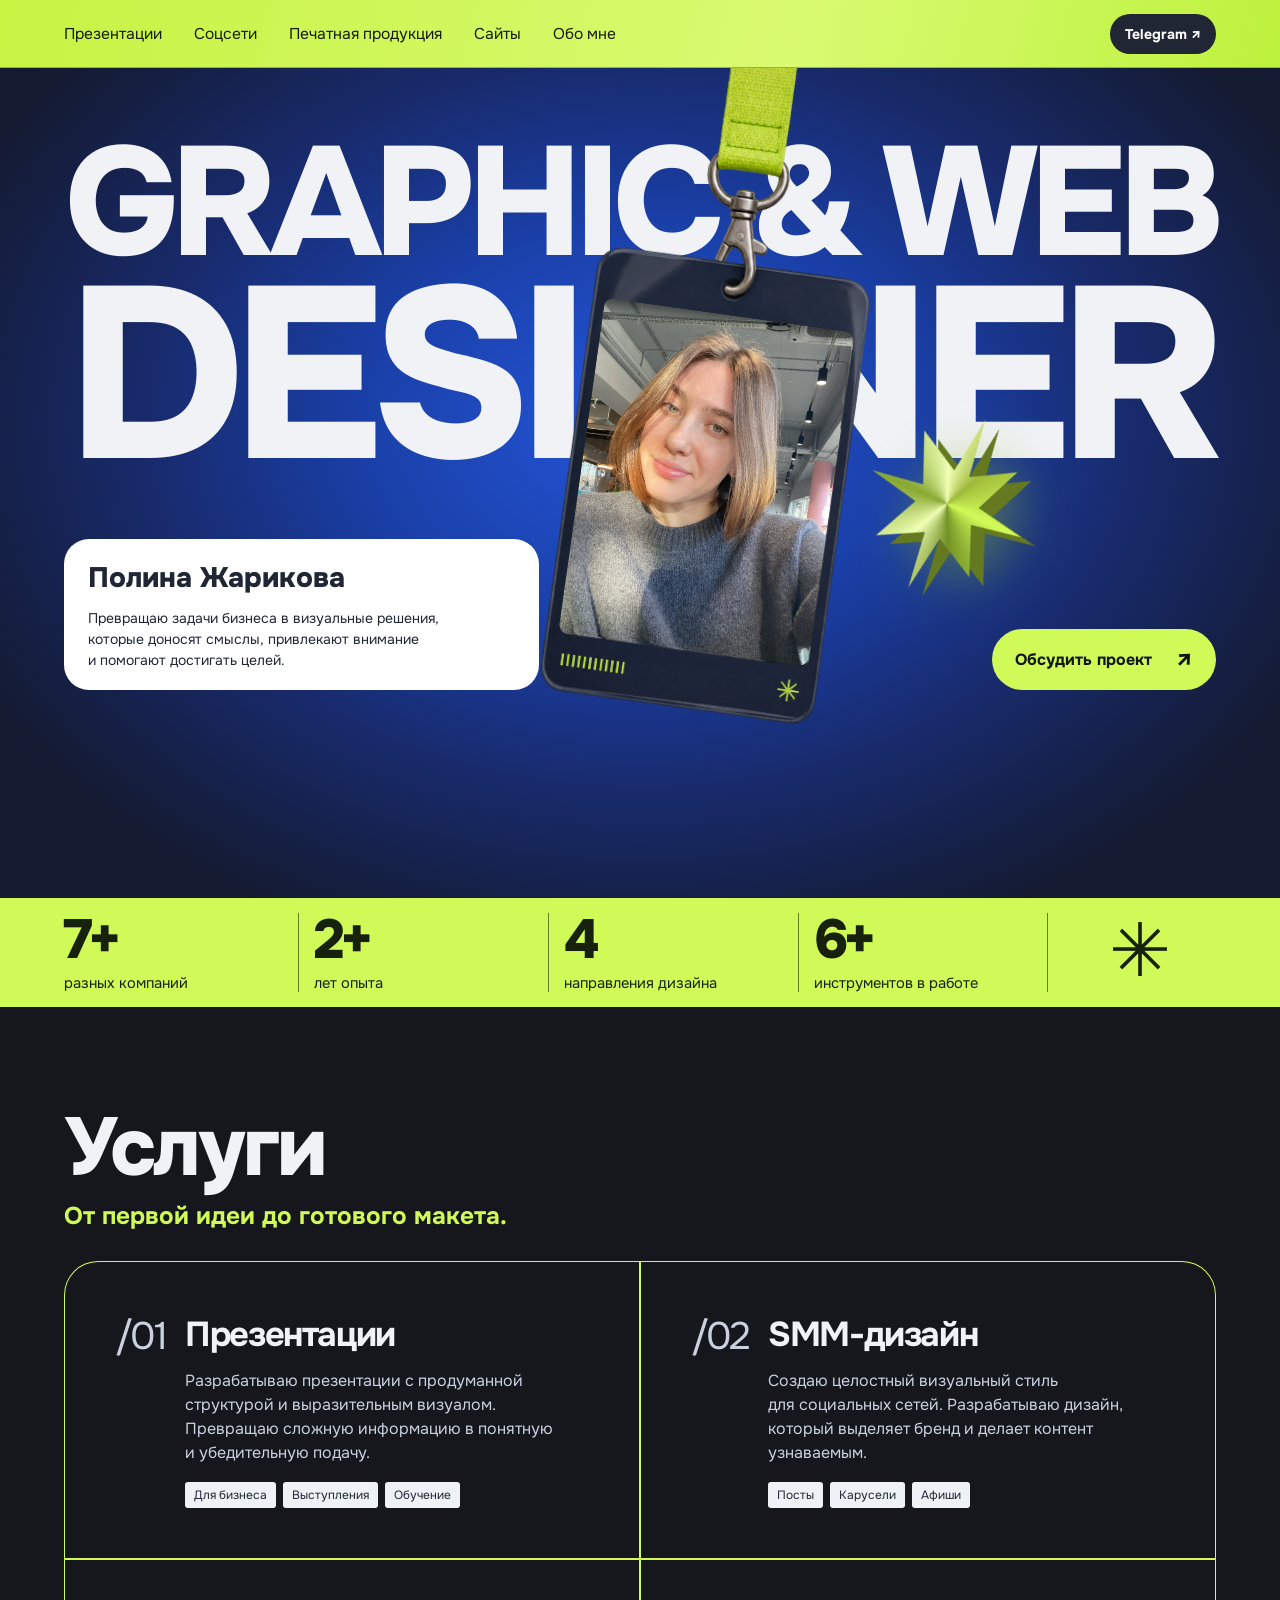
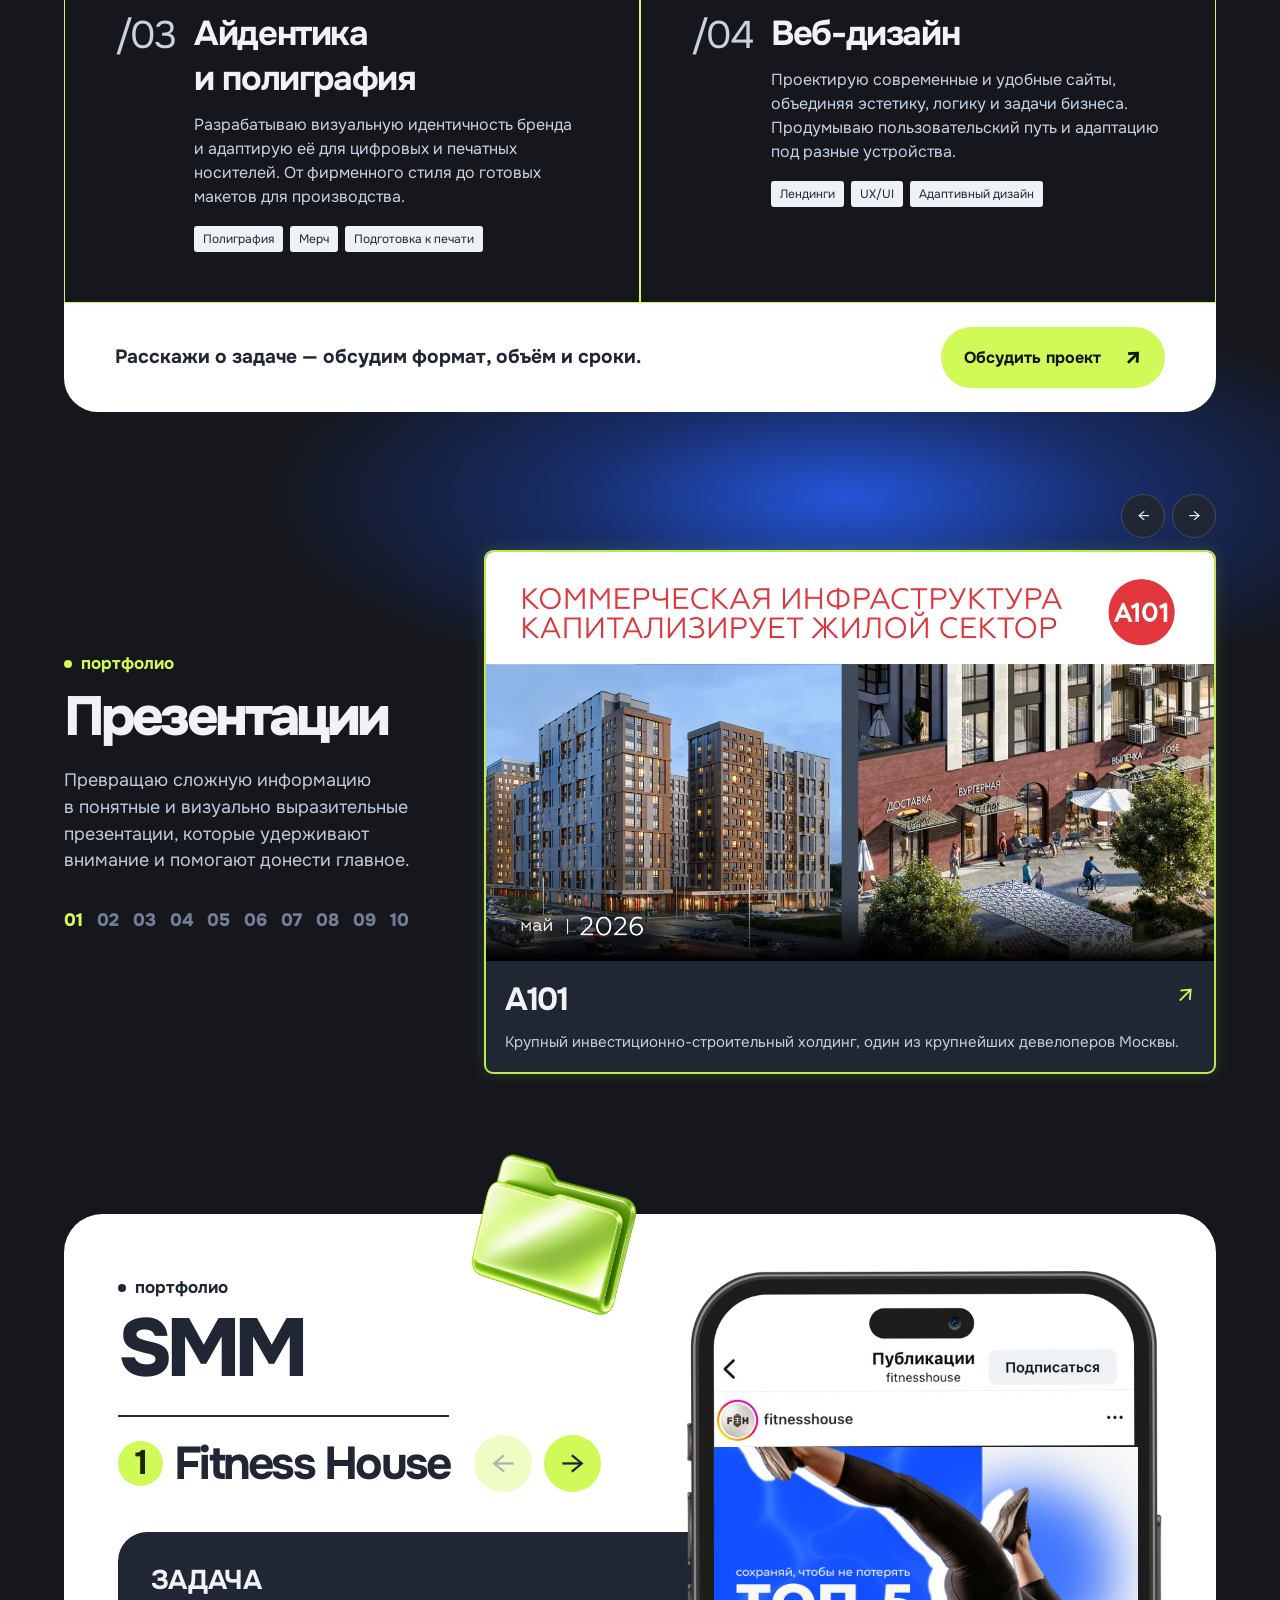
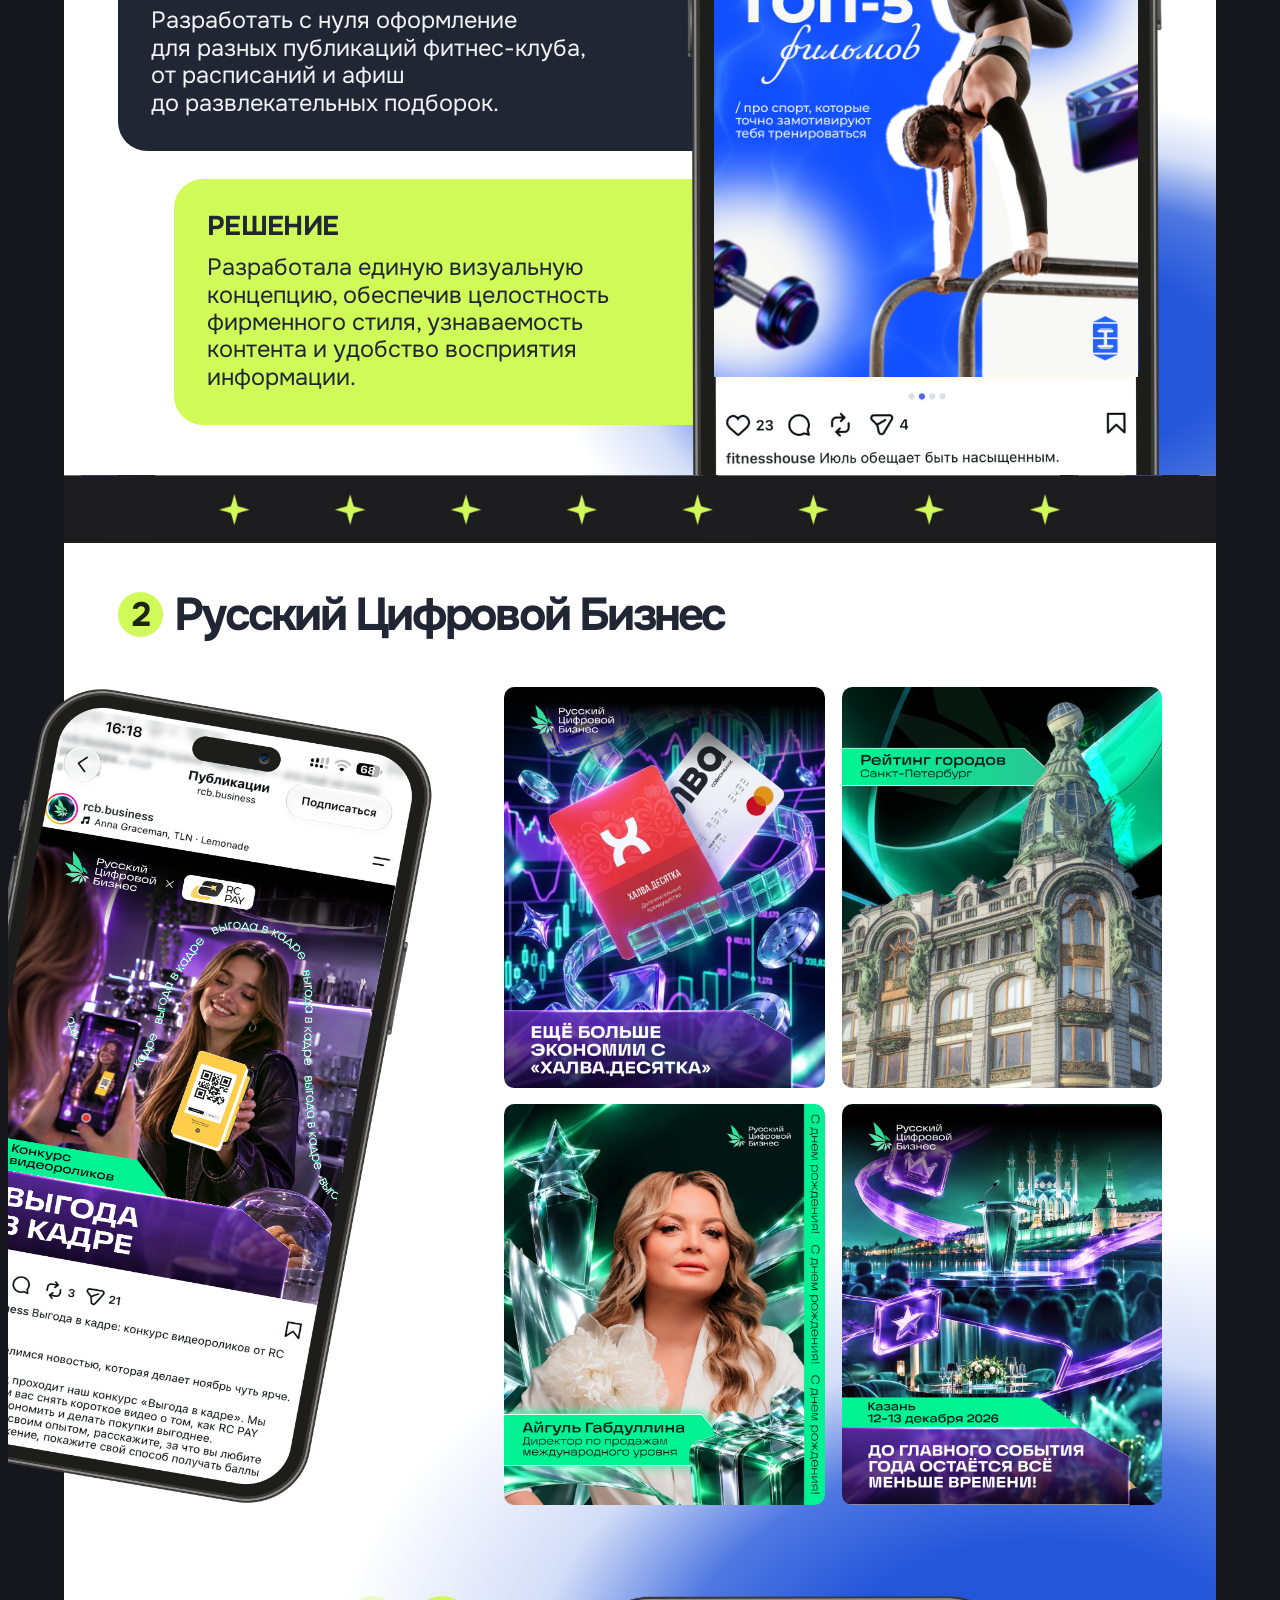
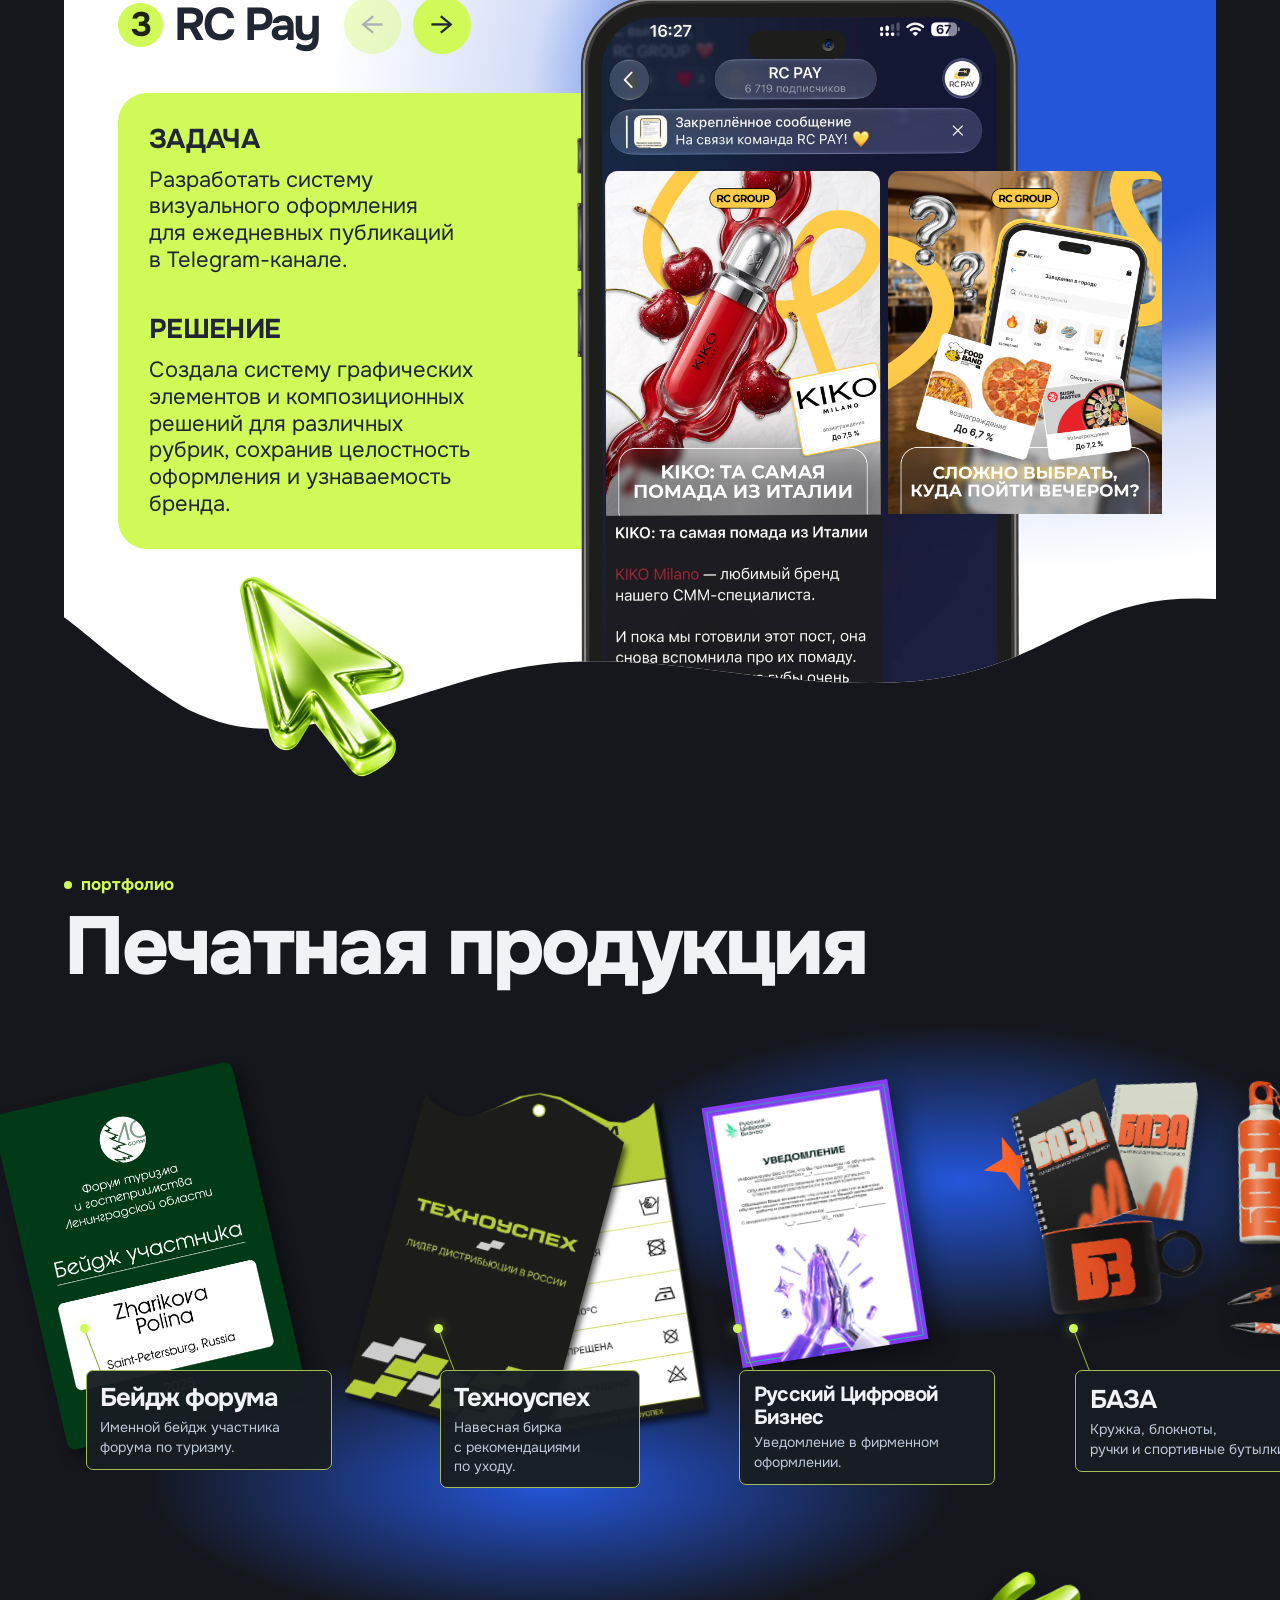
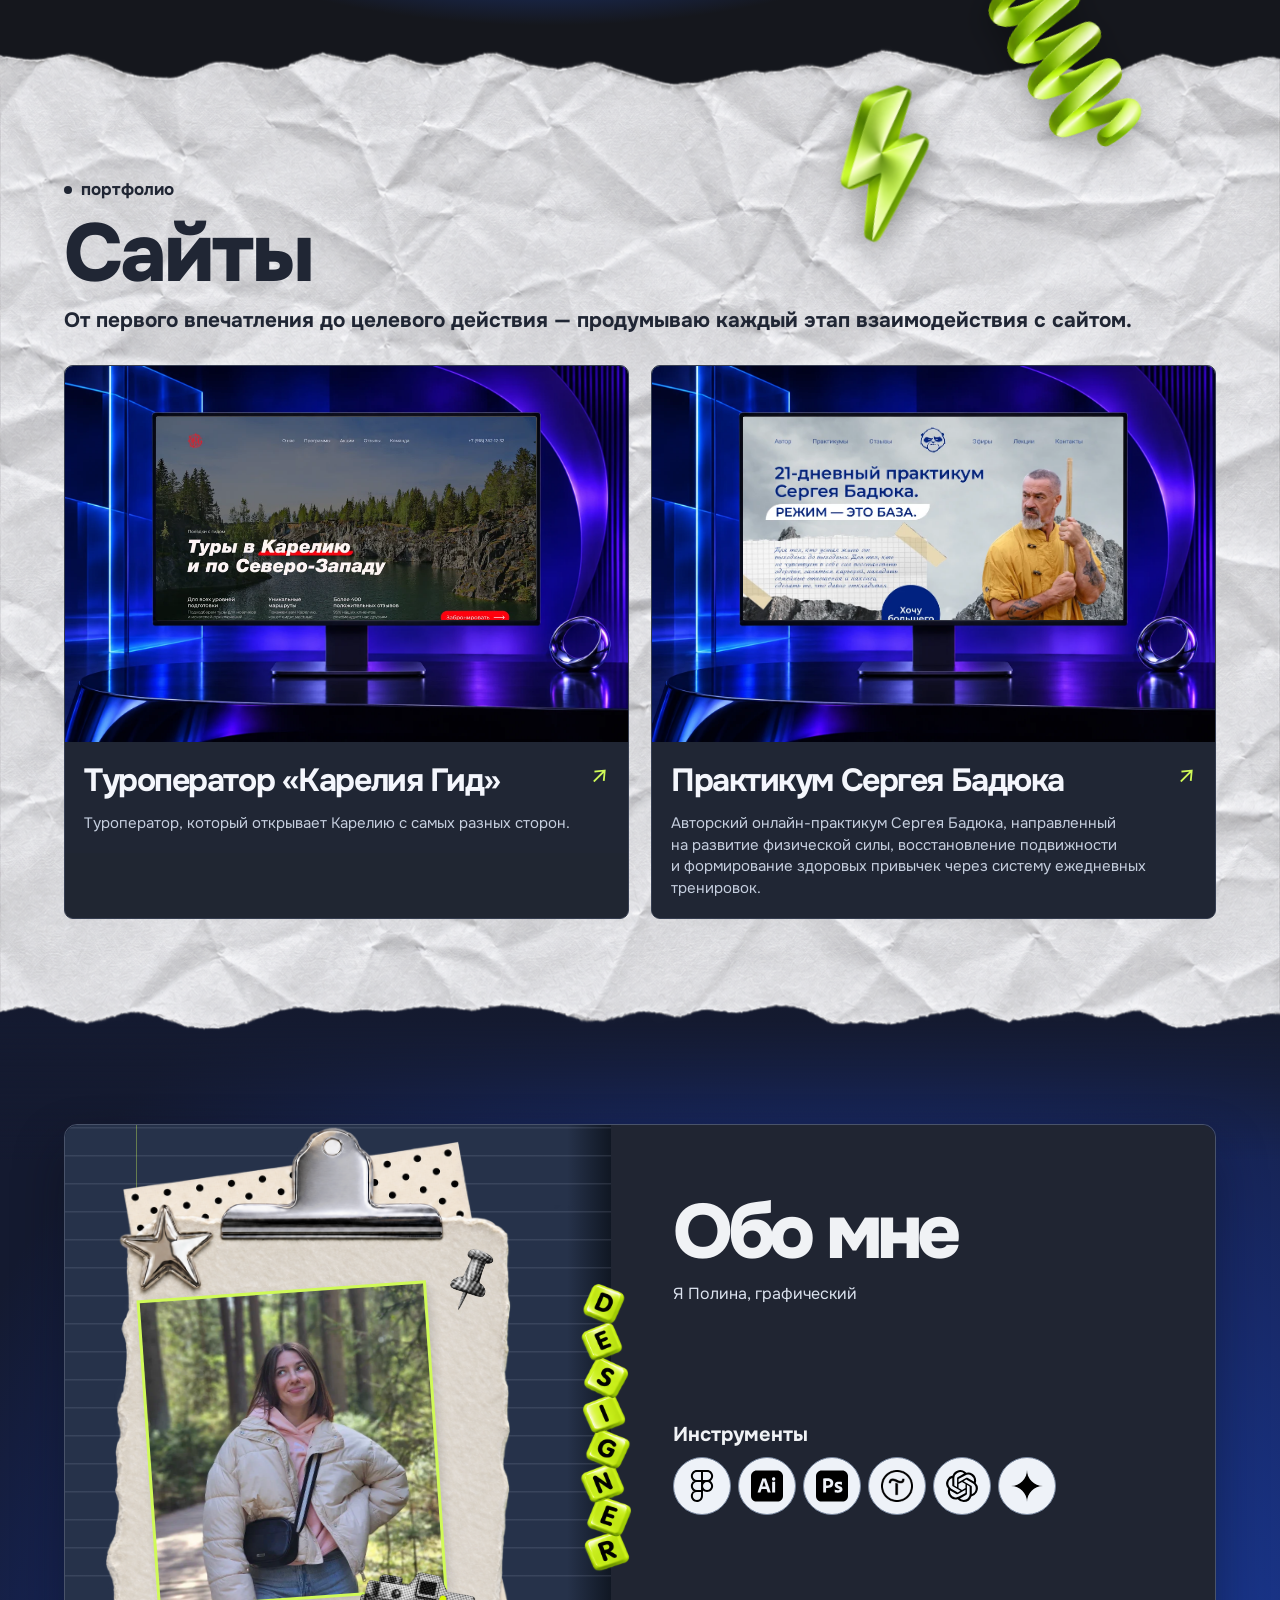
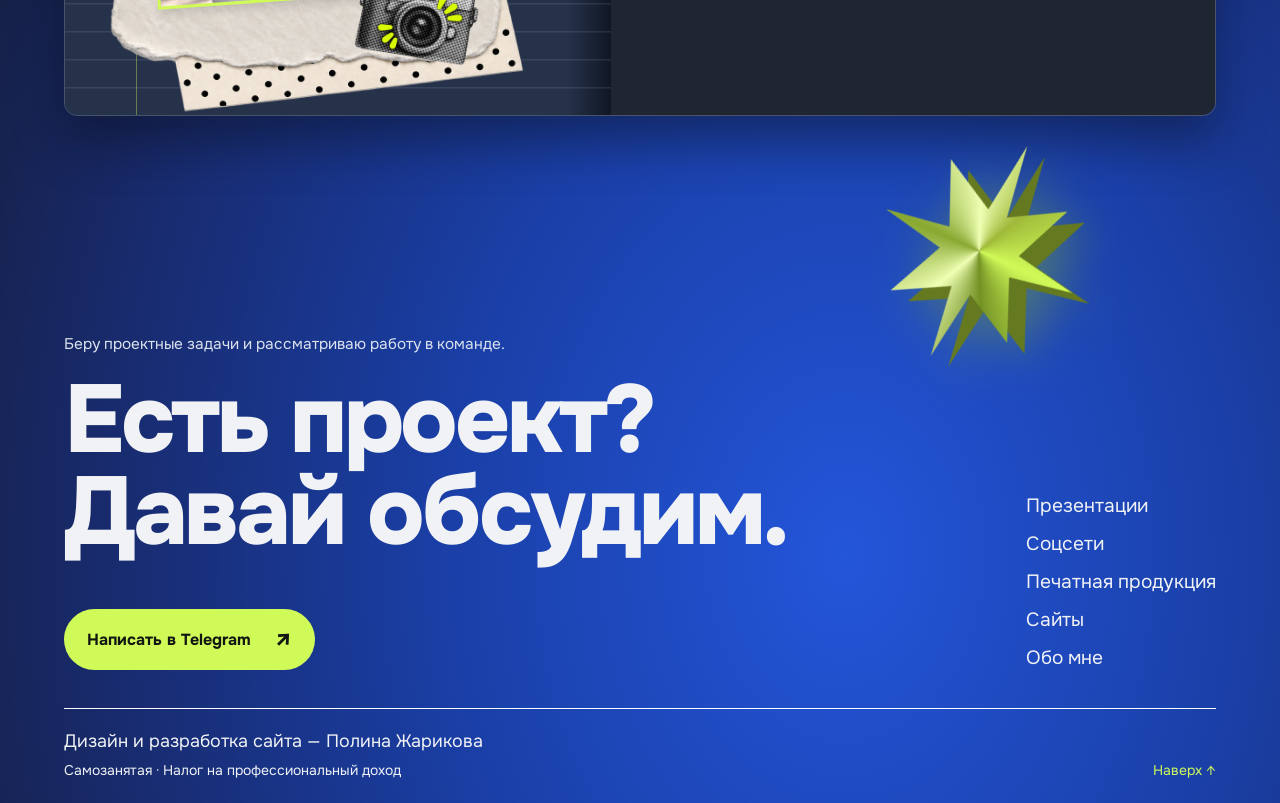
==== commit 06c7a18a: "Update index.html Убрана кнопка из блока «Обо мне»" ====
--- a/index.html
+++ b/index.html
@@ -93,7 +93,6 @@
           <li title="ChatGPT"><img src="assets/tools/chatgpt.svg" alt="ChatGPT"></li>
           <li title="Gemini"><img src="assets/tools/gemini.svg" alt="Gemini"></li>
         </ul>
-        <a class="contact" href="https://t.me/pollyyzh">Обсудить проект <span aria-hidden="true">↗</span></a>
       </div>
     </div>
   </section>
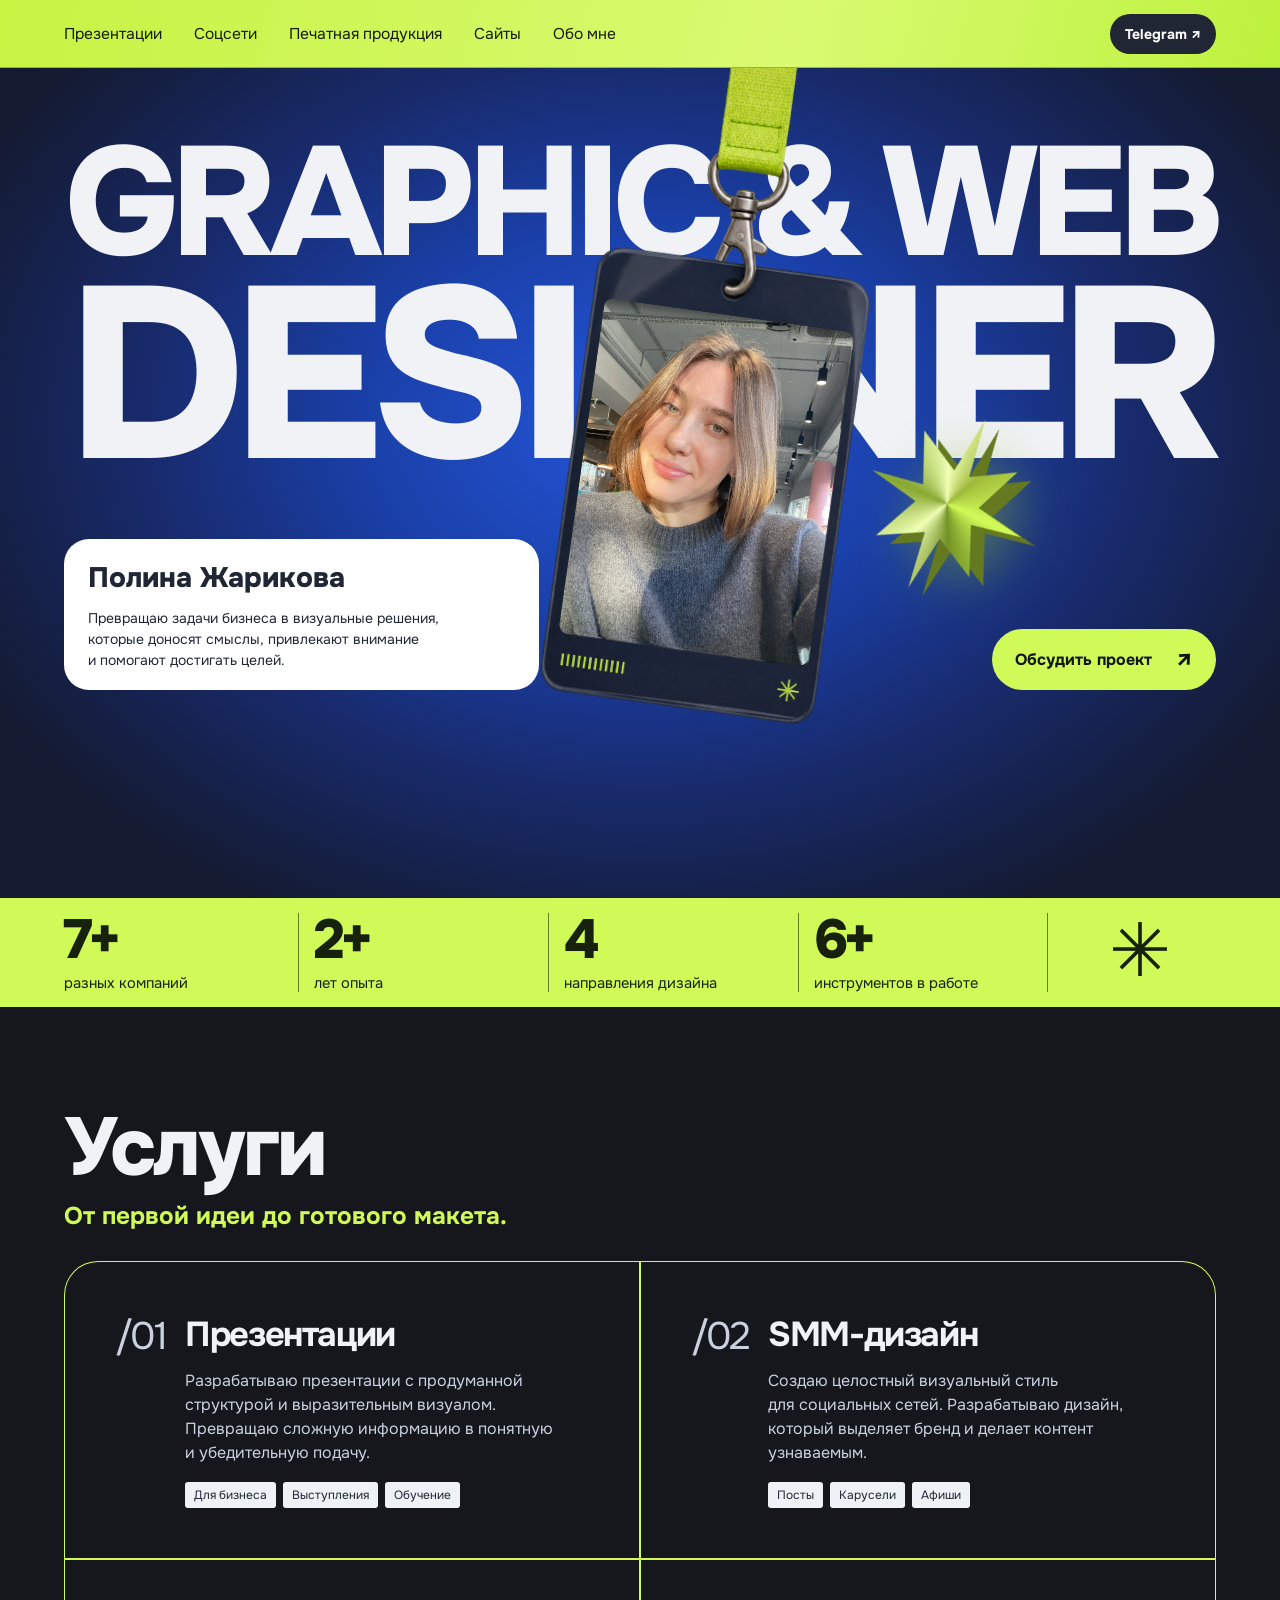
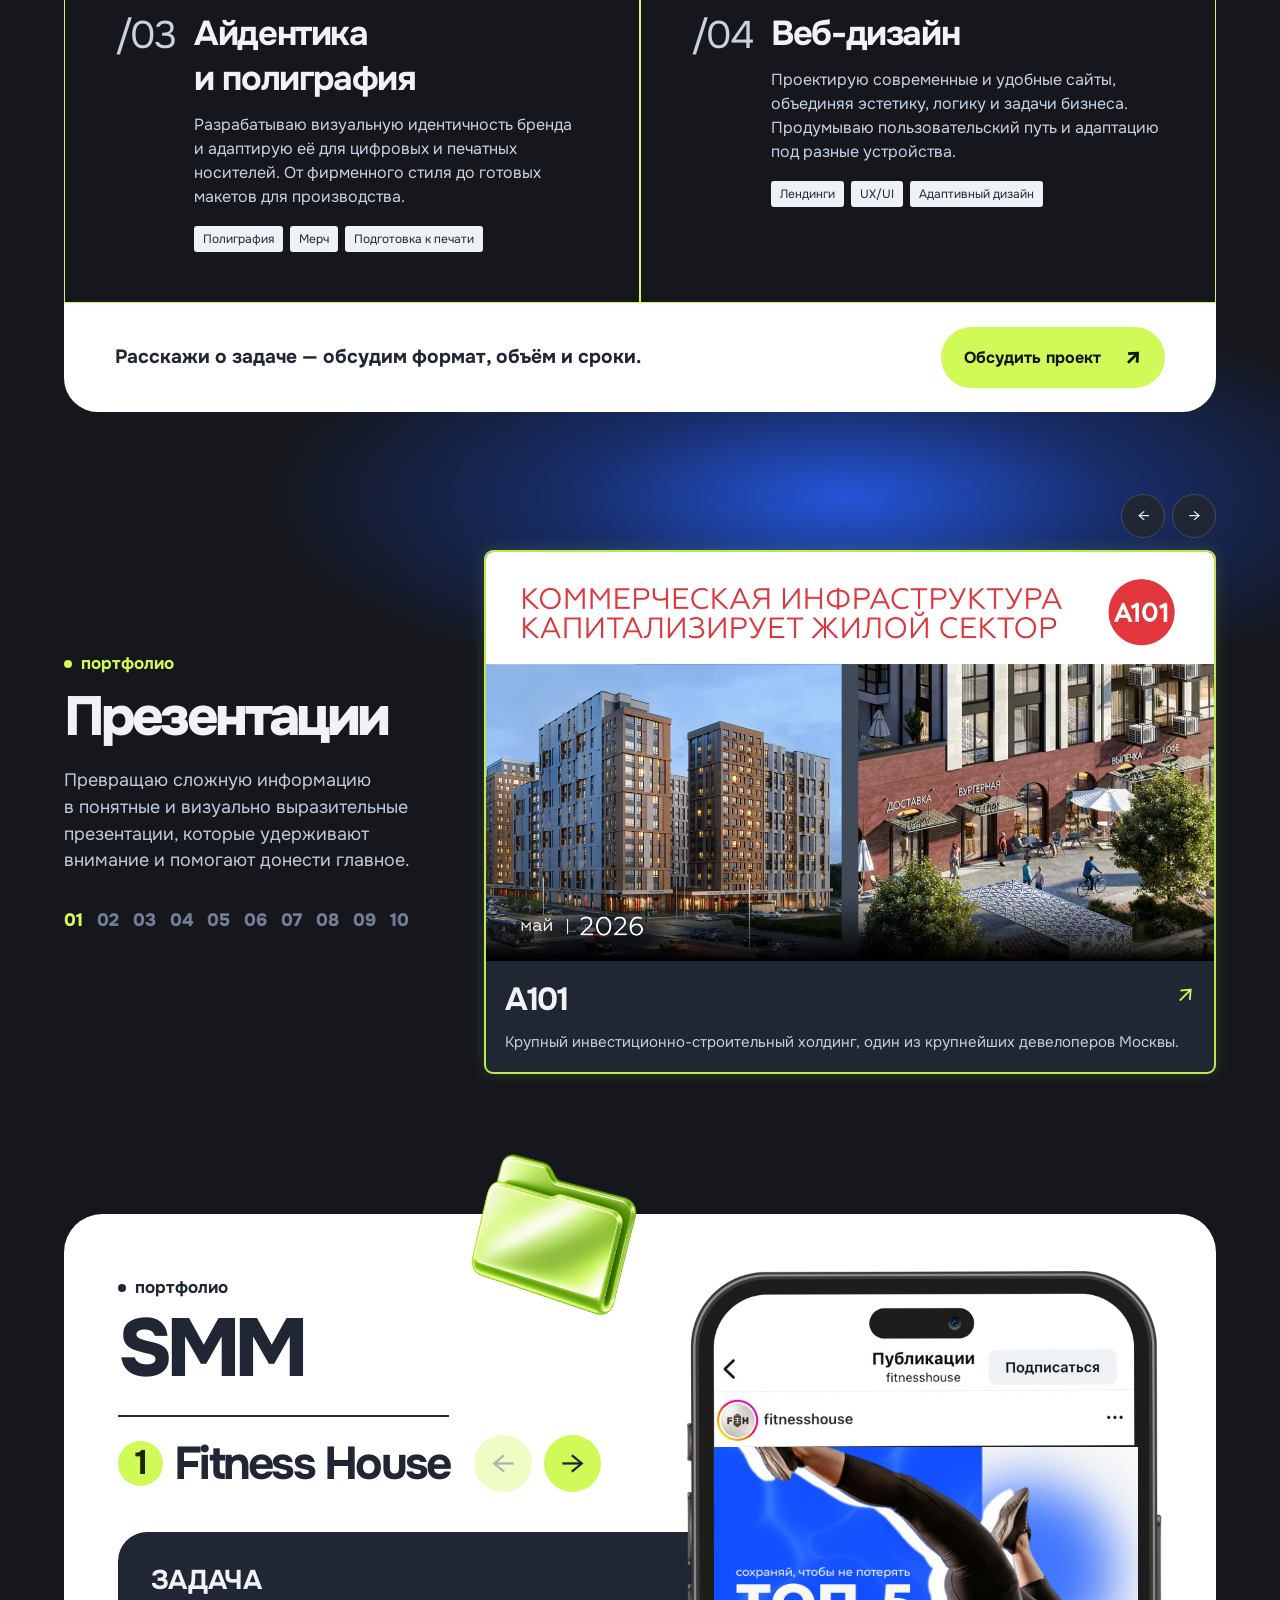
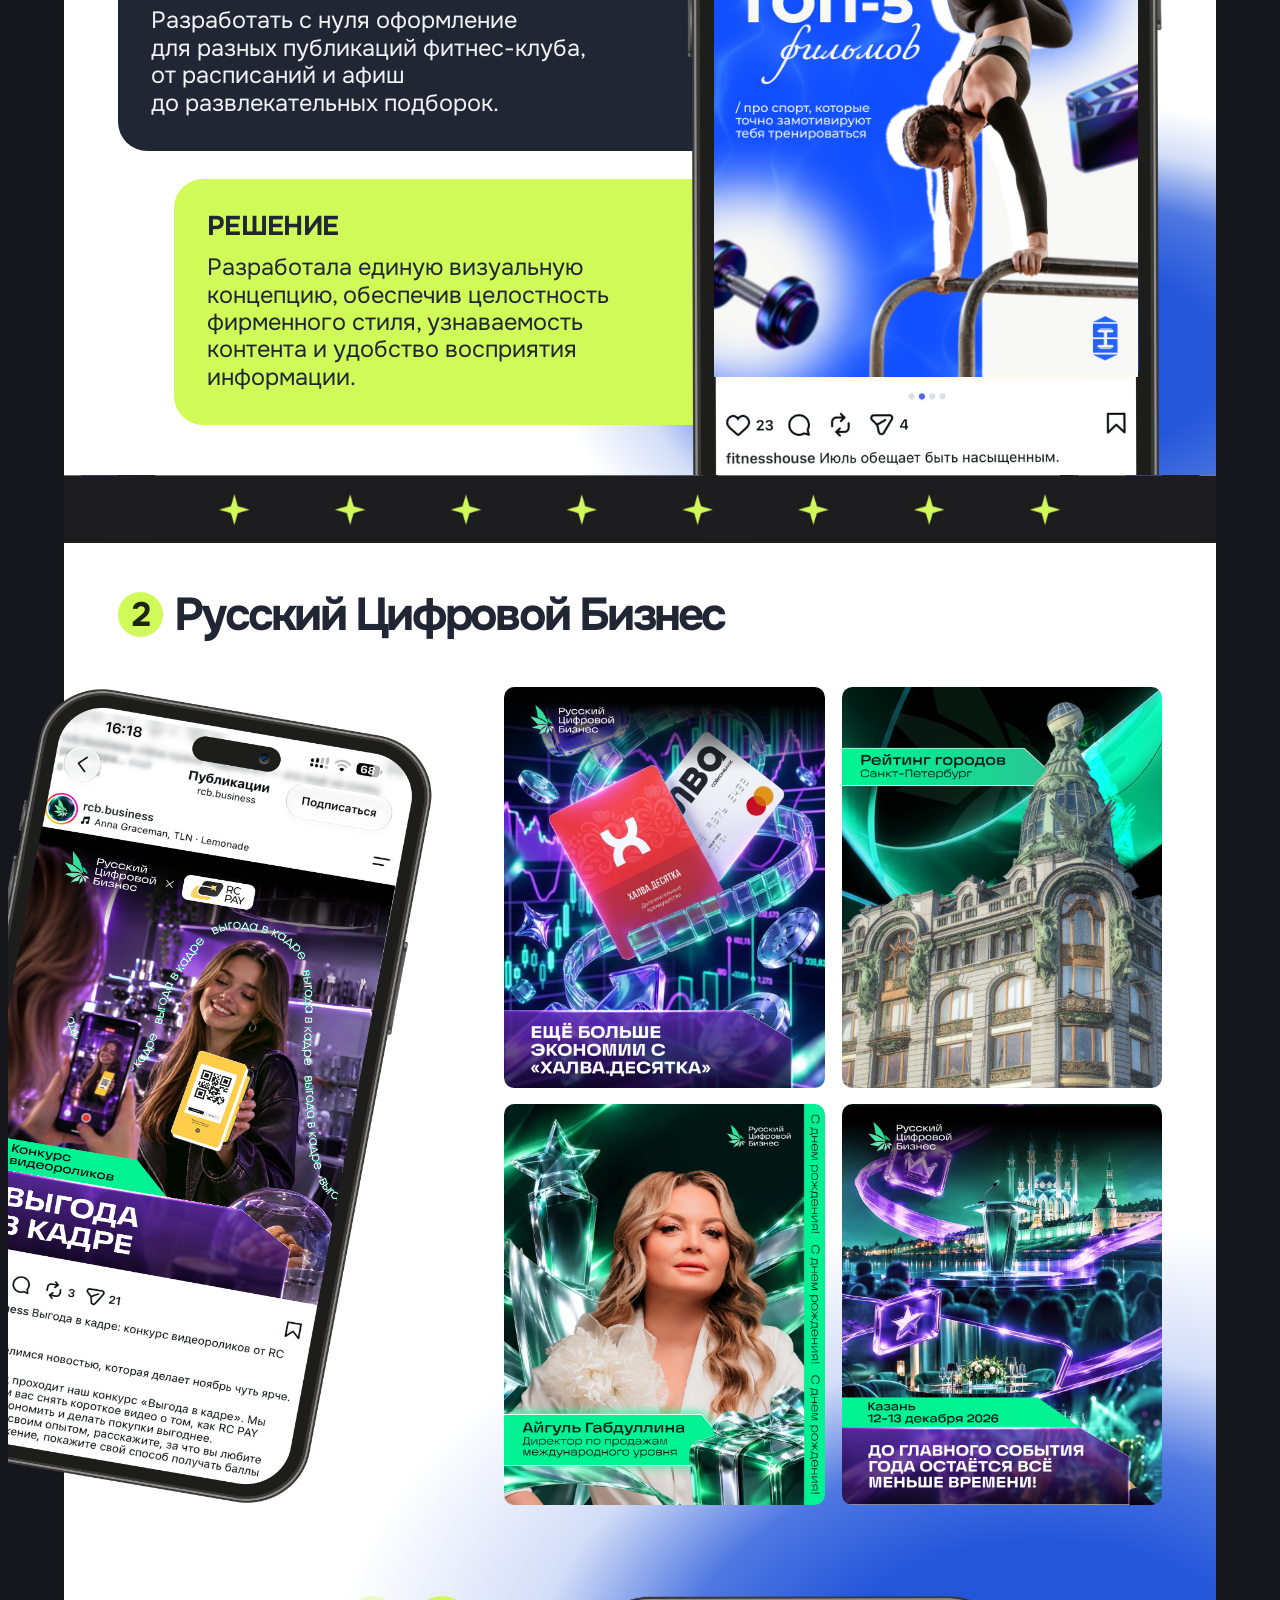
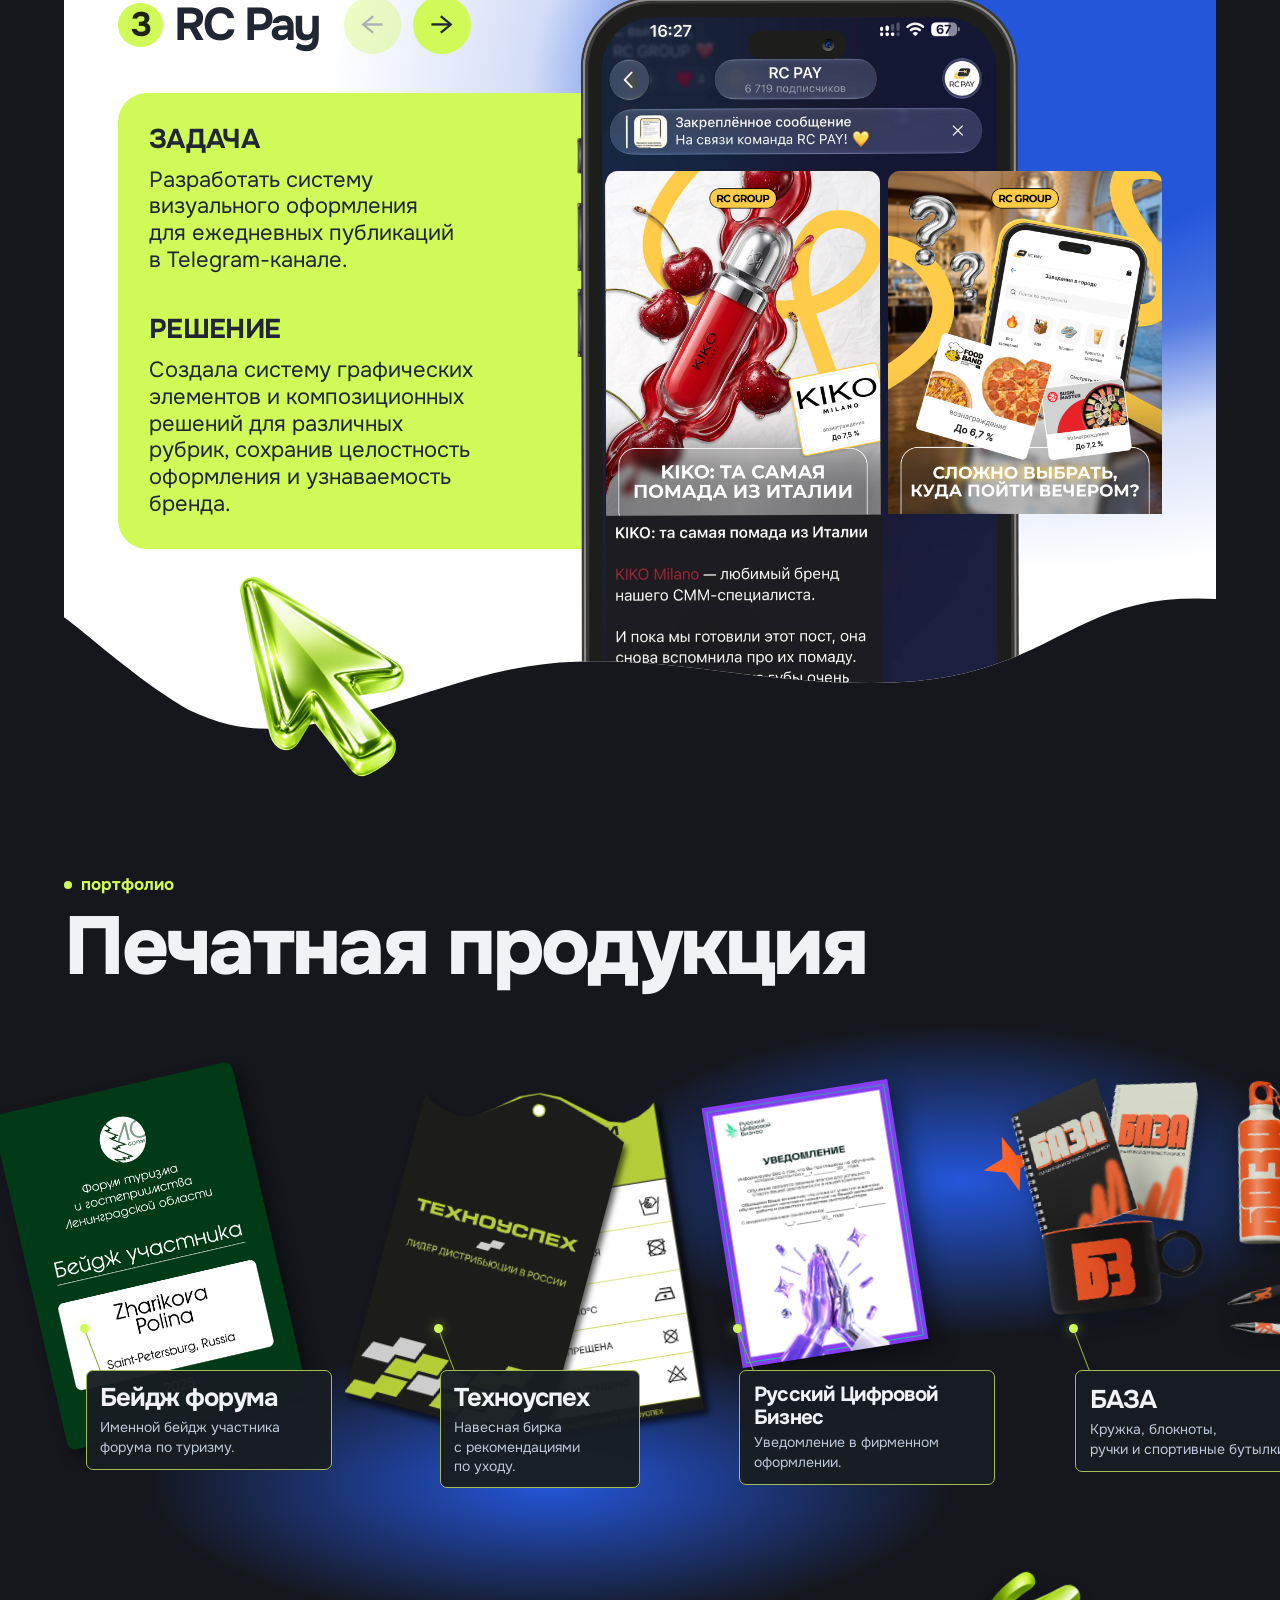
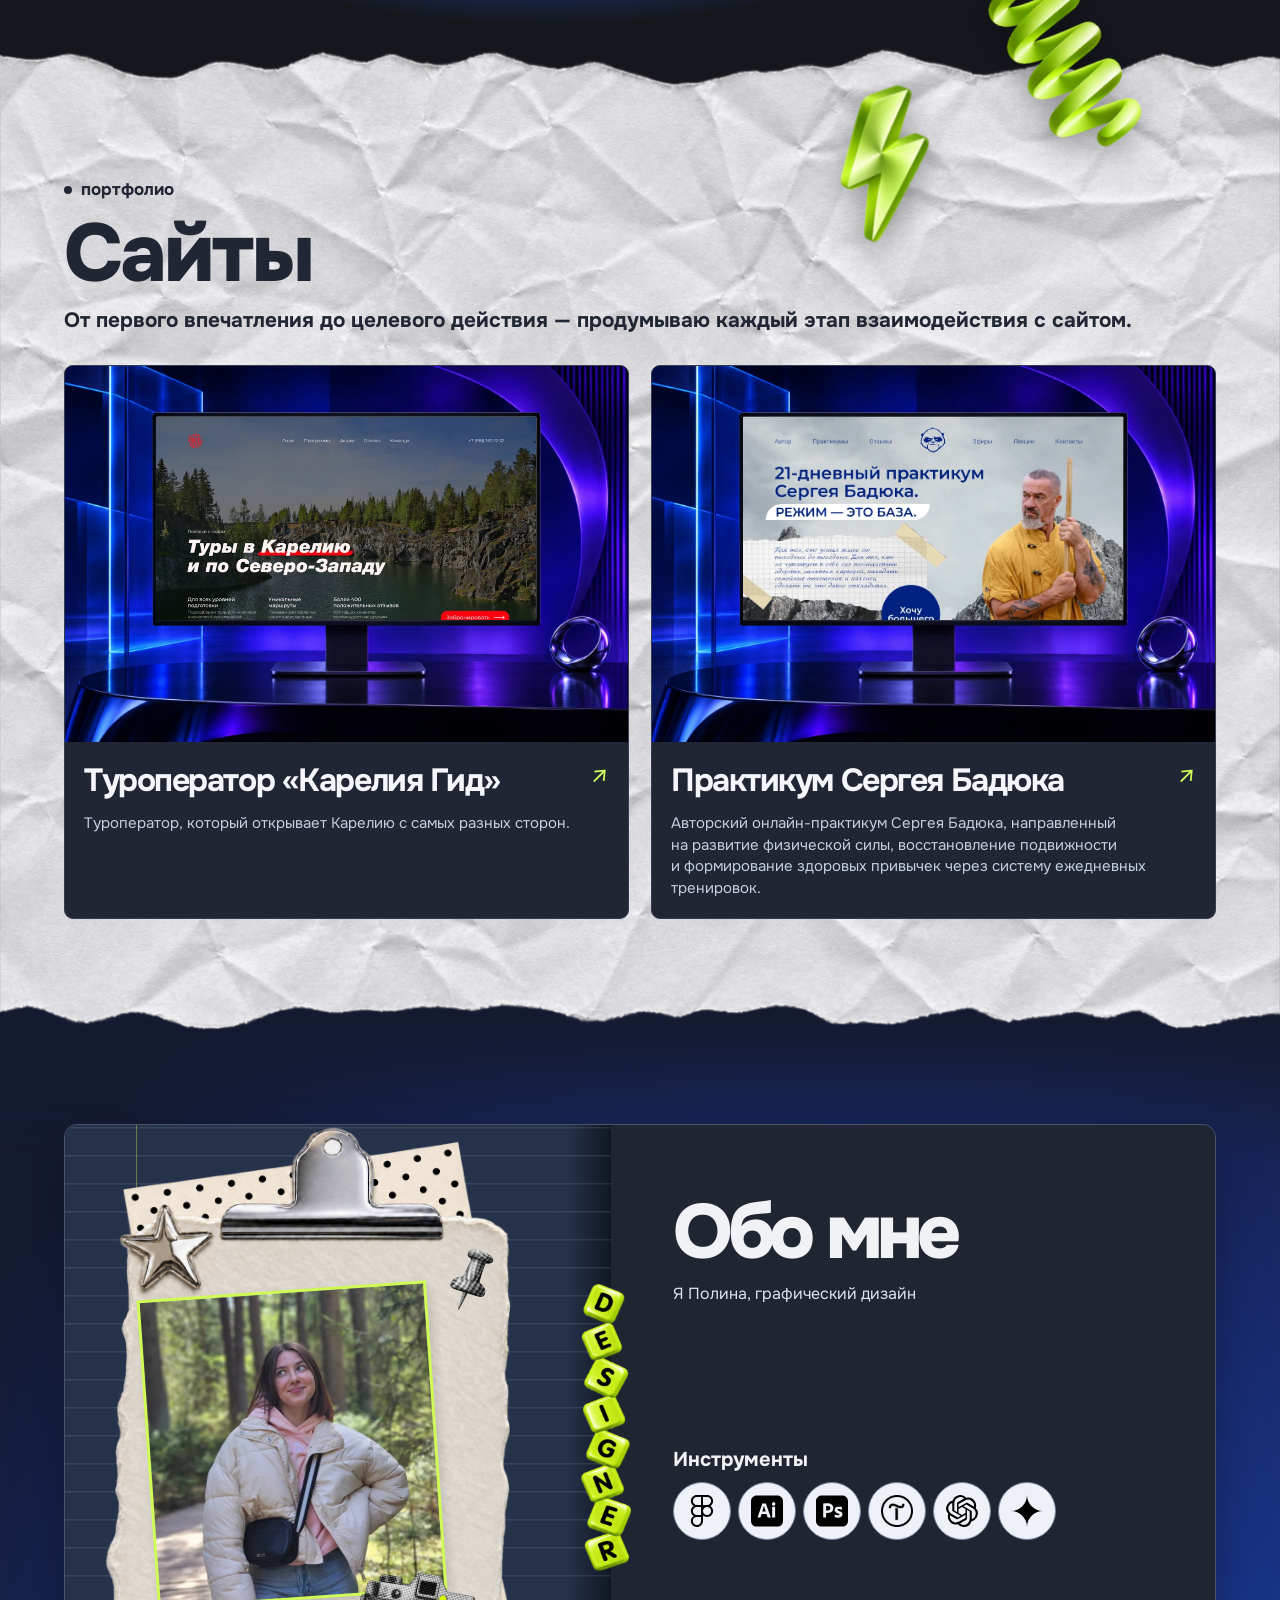
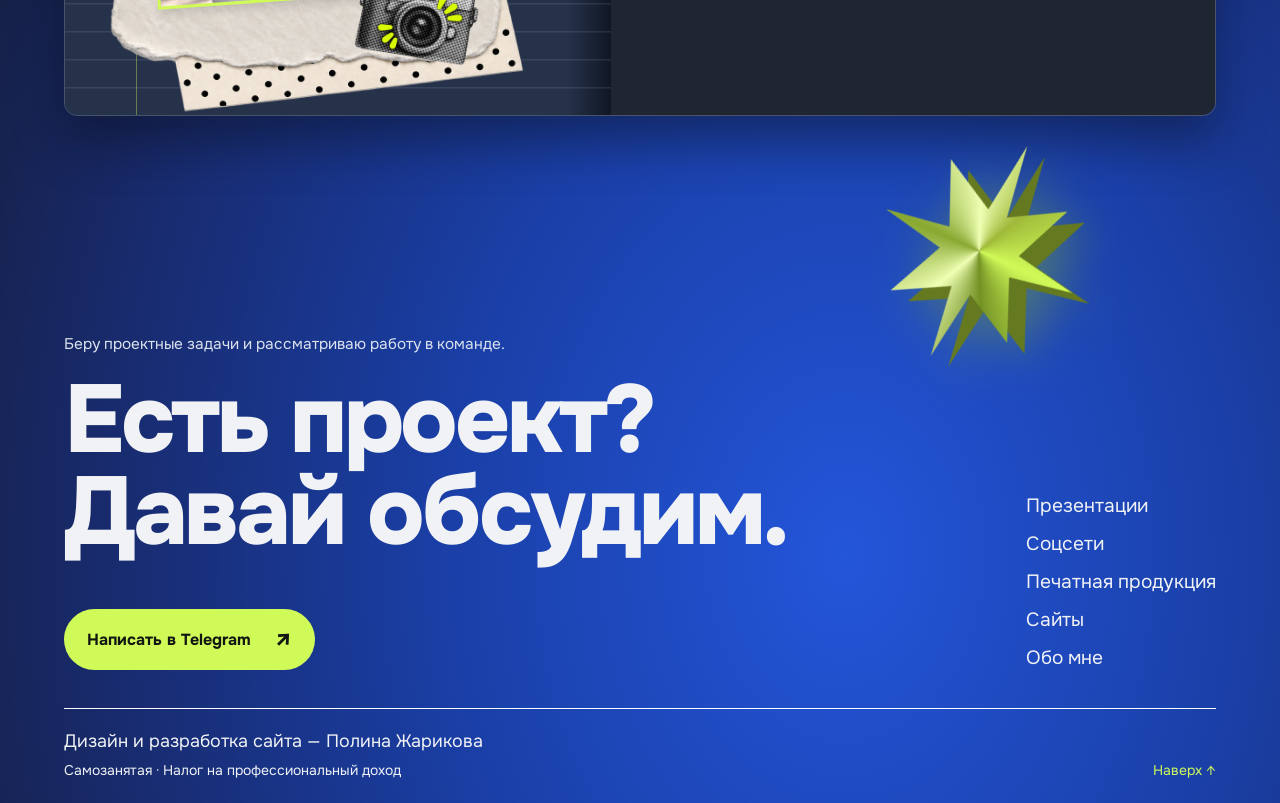
==== commit 0627d450: "SEO и фавикон" ====
--- a/index.html
+++ b/index.html
@@ -3,10 +3,122 @@
 <head>
 <meta charset="utf-8">
 <meta name="viewport" content="width=device-width, initial-scale=1">
-<meta name="description" content="Полина Жарикова, графический дизайнер. Презентации, графика для соцсетей, печатная продукция и сайты.">
-<title>Полина Жарикова — графический дизайнер</title>
+<meta name="description" content="Дизайн презентаций, сайтов, соцсетей и печатной продукции для бизнеса. Полина Жарикова — графический и веб-дизайнер. Работаю онлайн по всей России.">
+<title>Графический и веб-дизайнер — Полина Жарикова</title>
 <link rel="stylesheet" href="style.css?v=f4fd43a22270">
 <script src="portfolio.js?v=bd6a888040c3" defer></script>
+<link rel="canonical" href="https://polina-designer.ru/">
+<meta name="author" content="Полина Жарикова">
+<meta name="theme-color" content="#202634">
+<link rel="icon" href="favicon.ico" sizes="16x16 32x32 48x48">
+<link rel="icon" type="image/png" href="favicon-96x96.png" sizes="96x96">
+<link rel="icon" type="image/svg+xml" href="favicon.svg" sizes="any">
+<link rel="apple-touch-icon" href="apple-touch-icon.png" sizes="180x180">
+<meta property="og:type" content="website">
+<meta property="og:locale" content="ru_RU">
+<meta property="og:site_name" content="Полина Жарикова — дизайнер">
+<meta property="og:url" content="https://polina-designer.ru/">
+<meta property="og:title" content="Графический и веб-дизайнер — Полина Жарикова">
+<meta property="og:description" content="Дизайн презентаций, сайтов, соцсетей и печатной продукции для бизнеса. Полина Жарикова — графический и веб-дизайнер. Работаю онлайн по всей России.">
+<meta property="og:image" content="https://polina-designer.ru/favicon-512x512.png">
+<meta property="og:image:width" content="512">
+<meta property="og:image:height" content="512">
+<meta property="og:image:alt" content="Лаймовая звезда — знак портфолио Полины Жариковой">
+<meta name="twitter:card" content="summary">
+<script type="application/ld+json">
+{
+  "@context": "https://schema.org",
+  "@graph": [
+    {
+      "@type": "Person",
+      "@id": "https://polina-designer.ru/#polina",
+      "name": "Полина Жарикова",
+      "jobTitle": "Графический и веб-дизайнер",
+      "url": "https://polina-designer.ru/",
+      "image": "https://polina-designer.ru/assets/badge-portrait-original.png",
+      "sameAs": [
+        "https://t.me/pollyyzh"
+      ],
+      "knowsAbout": [
+        "Дизайн презентаций",
+        "SMM-дизайн",
+        "Айдентика и полиграфия",
+        "Веб-дизайн"
+      ]
+    },
+    {
+      "@type": "WebSite",
+      "@id": "https://polina-designer.ru/#website",
+      "url": "https://polina-designer.ru/",
+      "name": "Полина Жарикова — графический и веб-дизайнер",
+      "inLanguage": "ru-RU",
+      "publisher": {
+        "@id": "https://polina-designer.ru/#polina"
+      }
+    },
+    {
+      "@type": "Service",
+      "@id": "https://polina-designer.ru/#service-presentations",
+      "name": "Дизайн презентаций",
+      "serviceType": "Дизайн презентаций",
+      "description": "Презентации для бизнеса, выступлений и обучения.",
+      "url": "https://polina-designer.ru/#presentations",
+      "provider": {
+        "@id": "https://polina-designer.ru/#polina"
+      },
+      "areaServed": {
+        "@type": "Country",
+        "name": "Россия"
+      }
+    },
+    {
+      "@type": "Service",
+      "@id": "https://polina-designer.ru/#service-social",
+      "name": "SMM-дизайн",
+      "serviceType": "SMM-дизайн",
+      "description": "Визуальное оформление публикаций и рубрик для социальных сетей.",
+      "url": "https://polina-designer.ru/#social",
+      "provider": {
+        "@id": "https://polina-designer.ru/#polina"
+      },
+      "areaServed": {
+        "@type": "Country",
+        "name": "Россия"
+      }
+    },
+    {
+      "@type": "Service",
+      "@id": "https://polina-designer.ru/#service-print",
+      "name": "Айдентика и полиграфия",
+      "serviceType": "Айдентика и полиграфия",
+      "description": "Фирменные материалы, полиграфия и макеты для печати.",
+      "url": "https://polina-designer.ru/#print",
+      "provider": {
+        "@id": "https://polina-designer.ru/#polina"
+      },
+      "areaServed": {
+        "@type": "Country",
+        "name": "Россия"
+      }
+    },
+    {
+      "@type": "Service",
+      "@id": "https://polina-designer.ru/#service-web",
+      "name": "Веб-дизайн",
+      "serviceType": "Веб-дизайн",
+      "description": "Дизайн сайтов, лендингов и адаптивных интерфейсов.",
+      "url": "https://polina-designer.ru/#web",
+      "provider": {
+        "@id": "https://polina-designer.ru/#polina"
+      },
+      "areaServed": {
+        "@type": "Country",
+        "name": "Россия"
+      }
+    }
+  ]
+}
+</script>
 </head>
 <body>
 <header class="header">
@@ -83,7 +195,7 @@
       </div>
       <div class="about-text-page">
         <h2>Обо мне</h2>
-        <p>Я Полина, графический дизайнер. Два года работала в штате и параллельно вела фриланс-проекты. Помогаю компаниям оформлять идеи для выступлений, общения с аудиторией и продвижения продуктов. Сама разрабатываю визуальную концепцию и довожу её до готовых материалов.</p>
+        <p>Я Полина, графический дизайнер. Два года работала в штате и параллельно вела фриланс-проекты. Помогаю компаниям оформлять идеи для выступлений, общения с аудиторией и продвижения продуктов. Сама разрабатываю визуальную концепцию и довожу её до готовых материалов. Работаю онлайн с клиентами по всей России.</p>
         <h3>Инструменты</h3>
         <ul class="tools">
           <li title="Figma"><img src="assets/tools/figma.svg" alt="Figma"></li>
